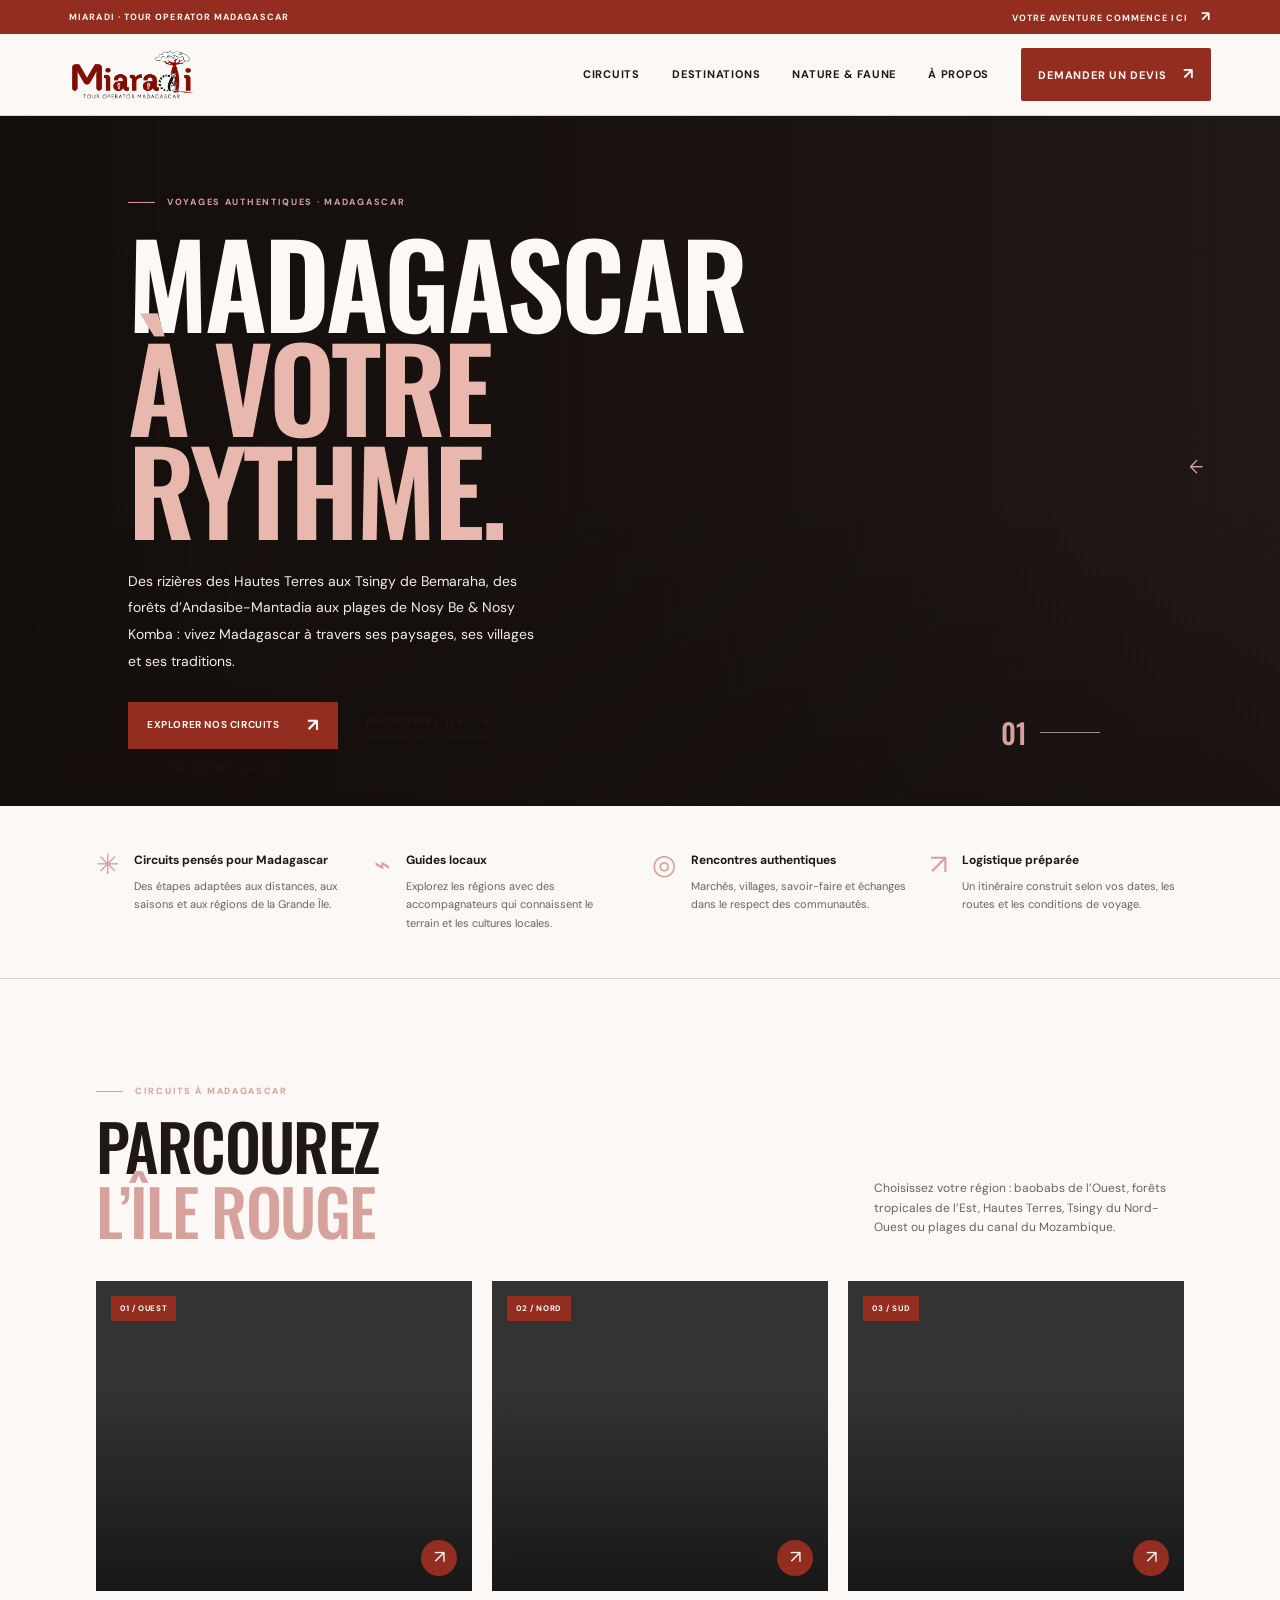
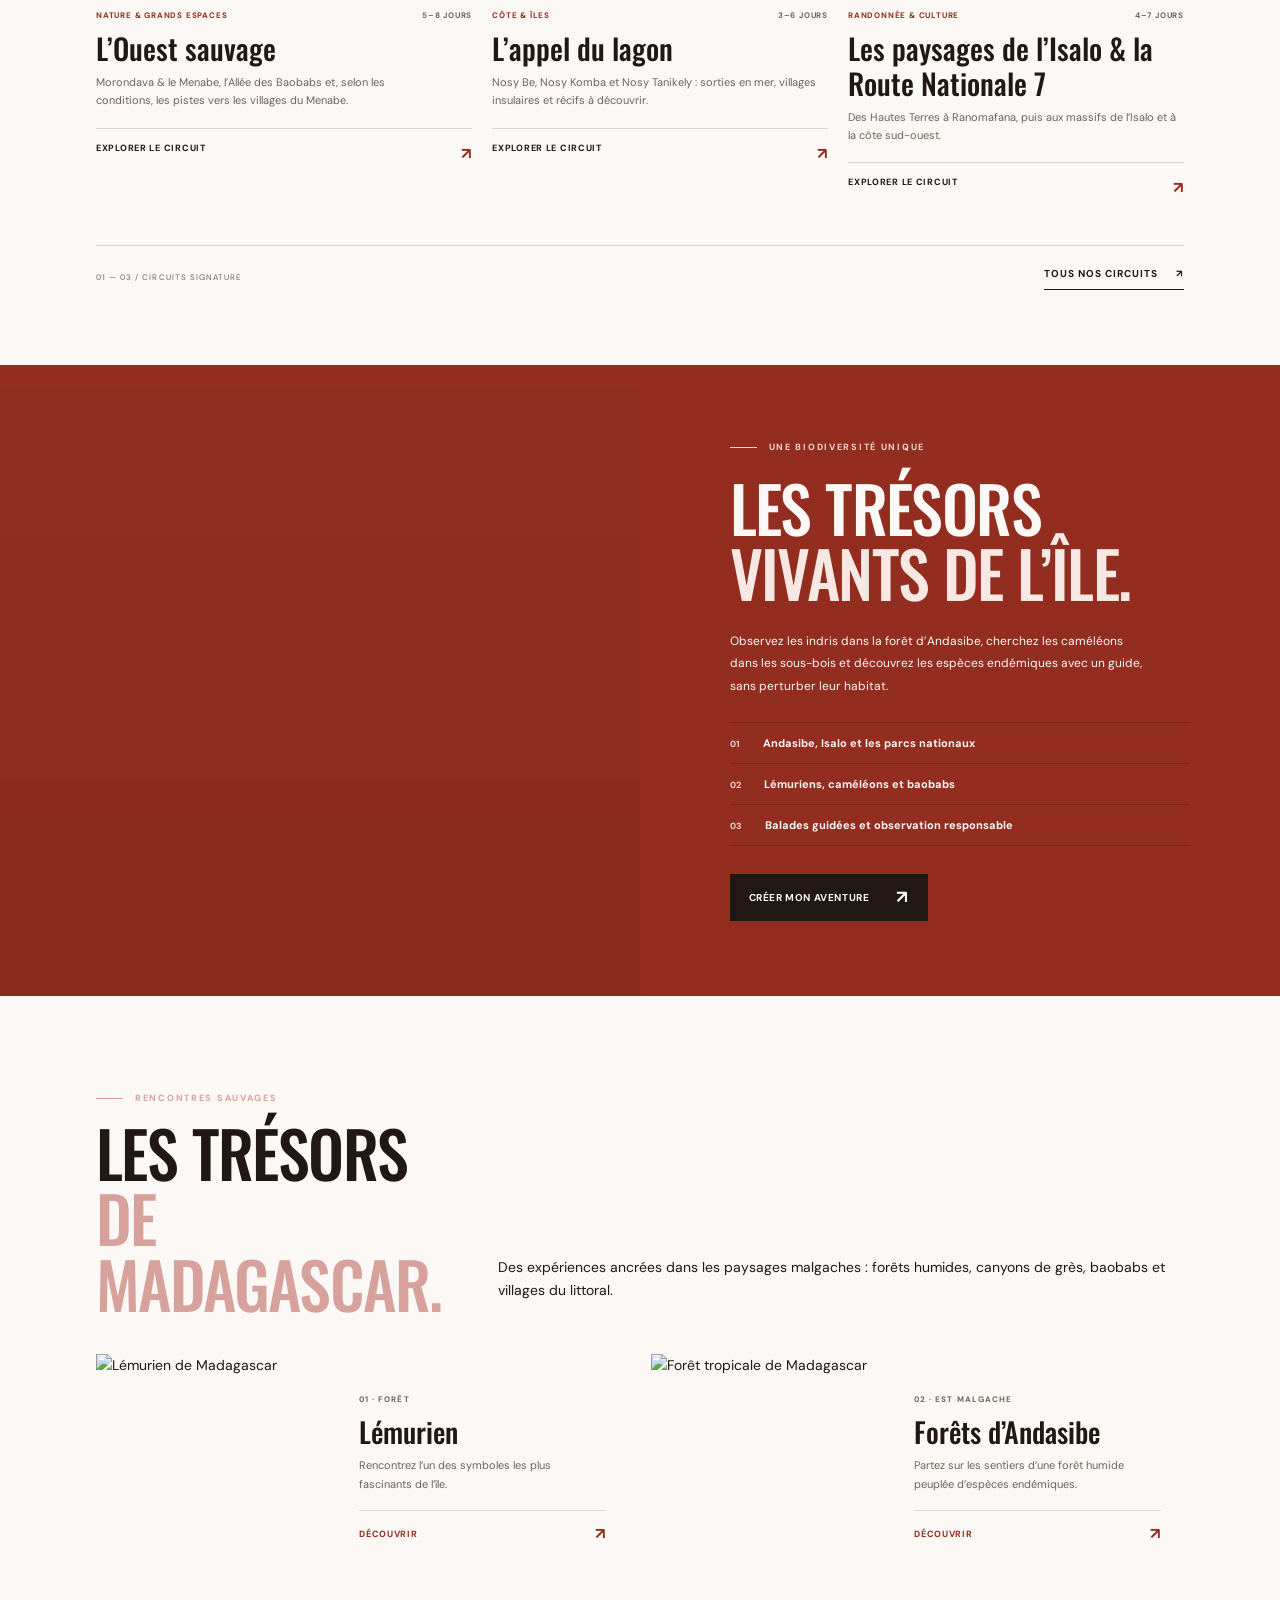
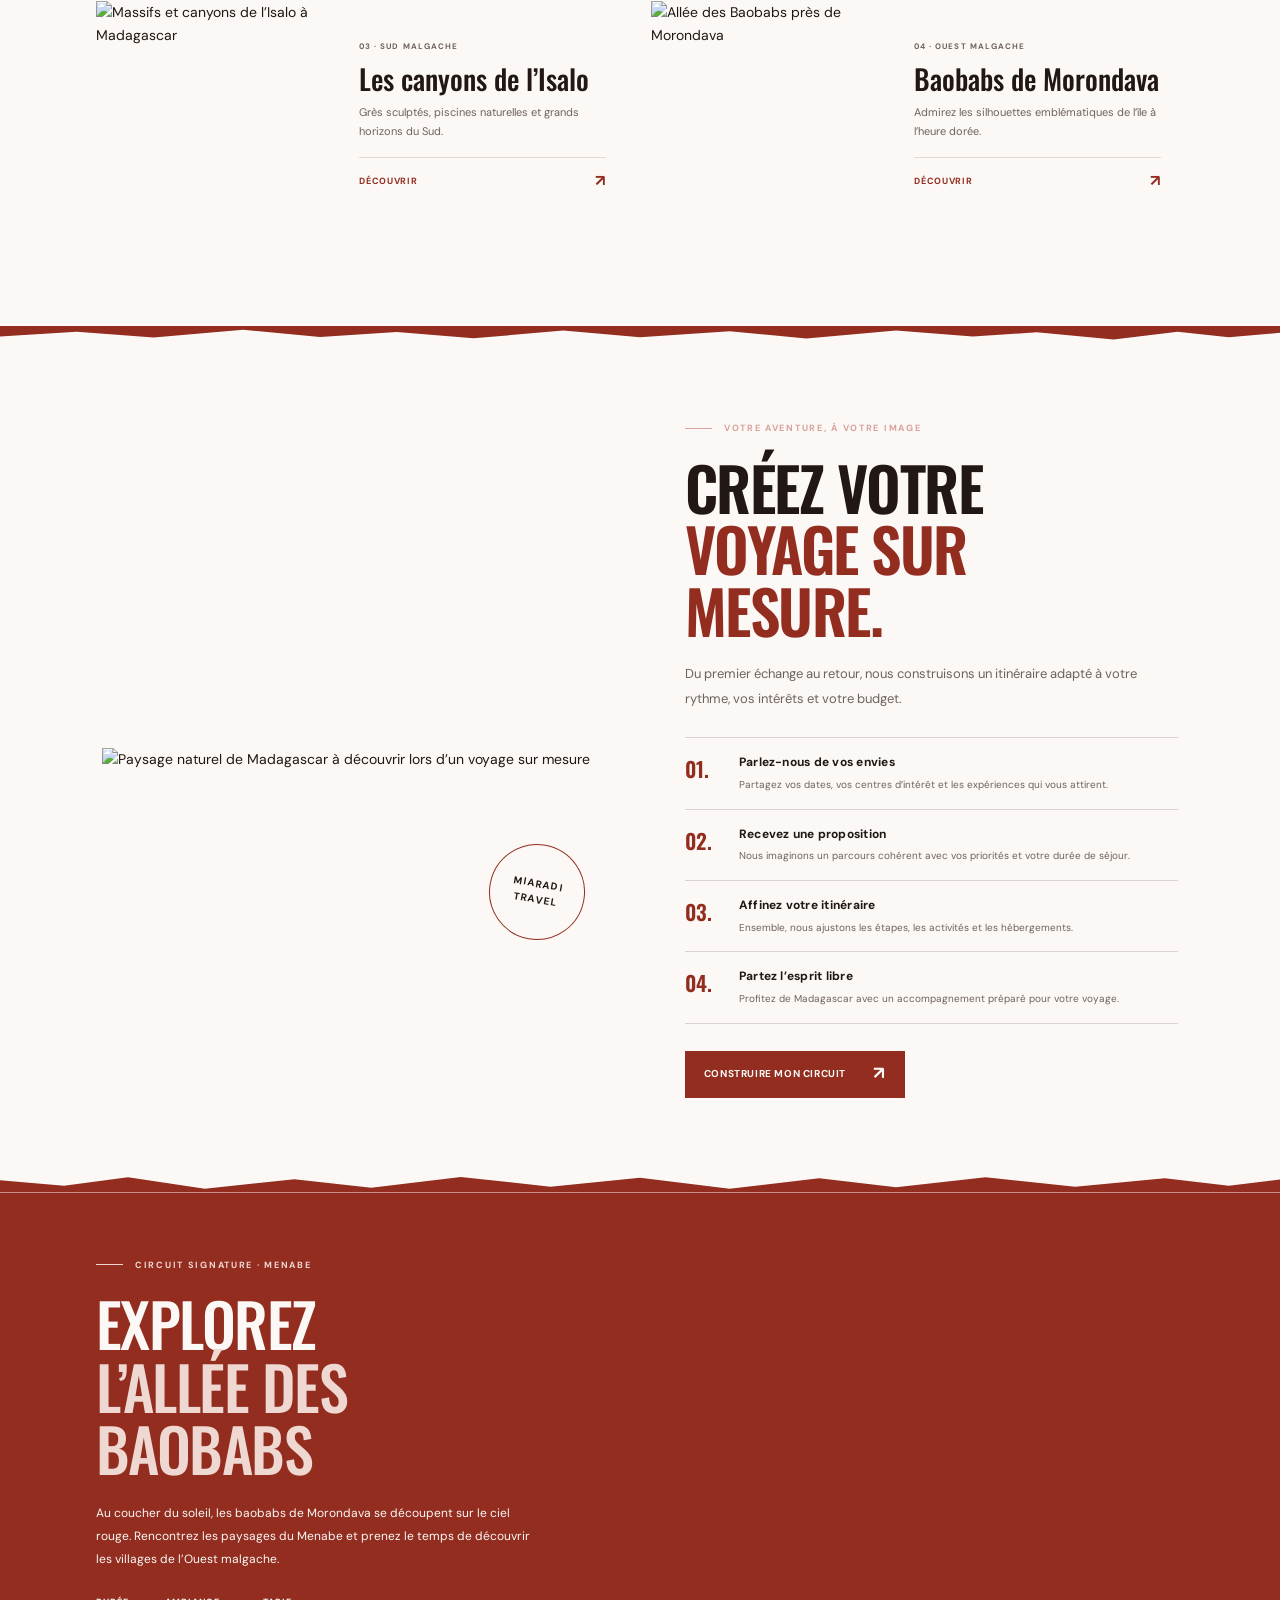
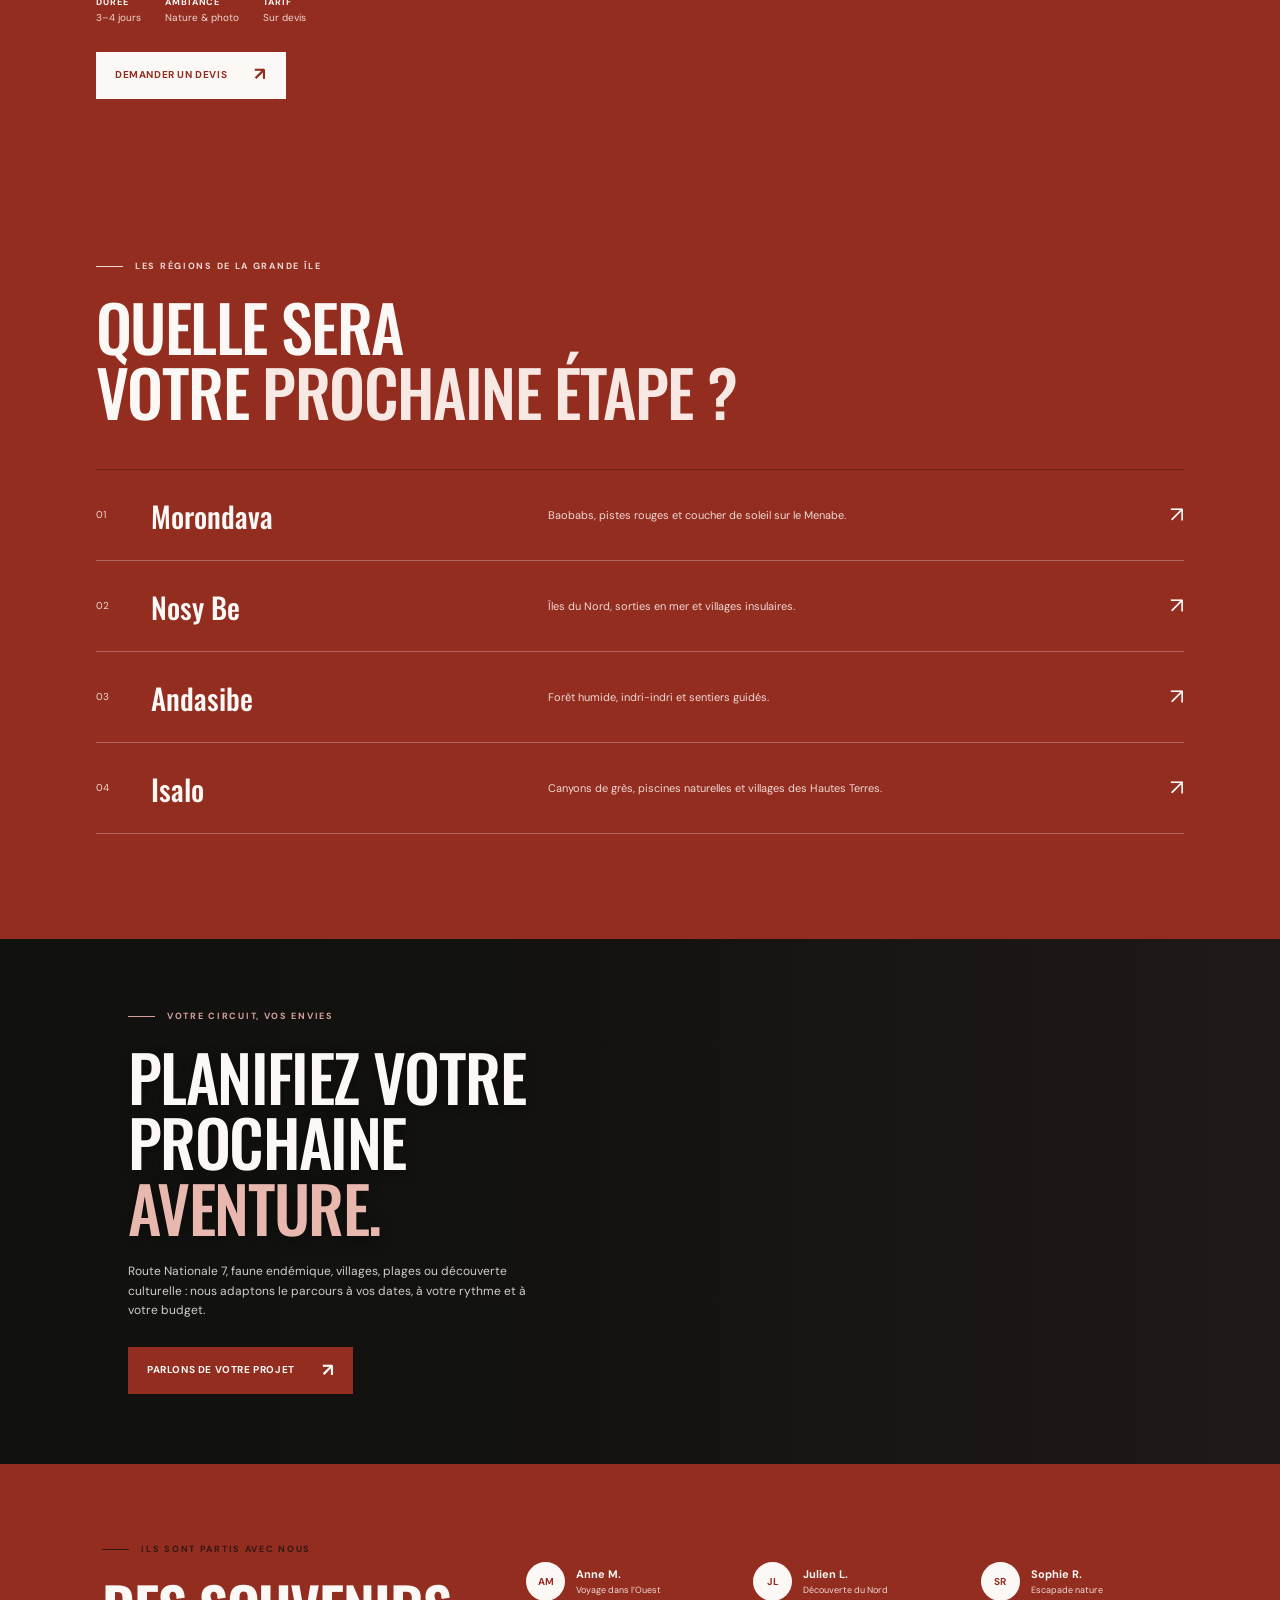
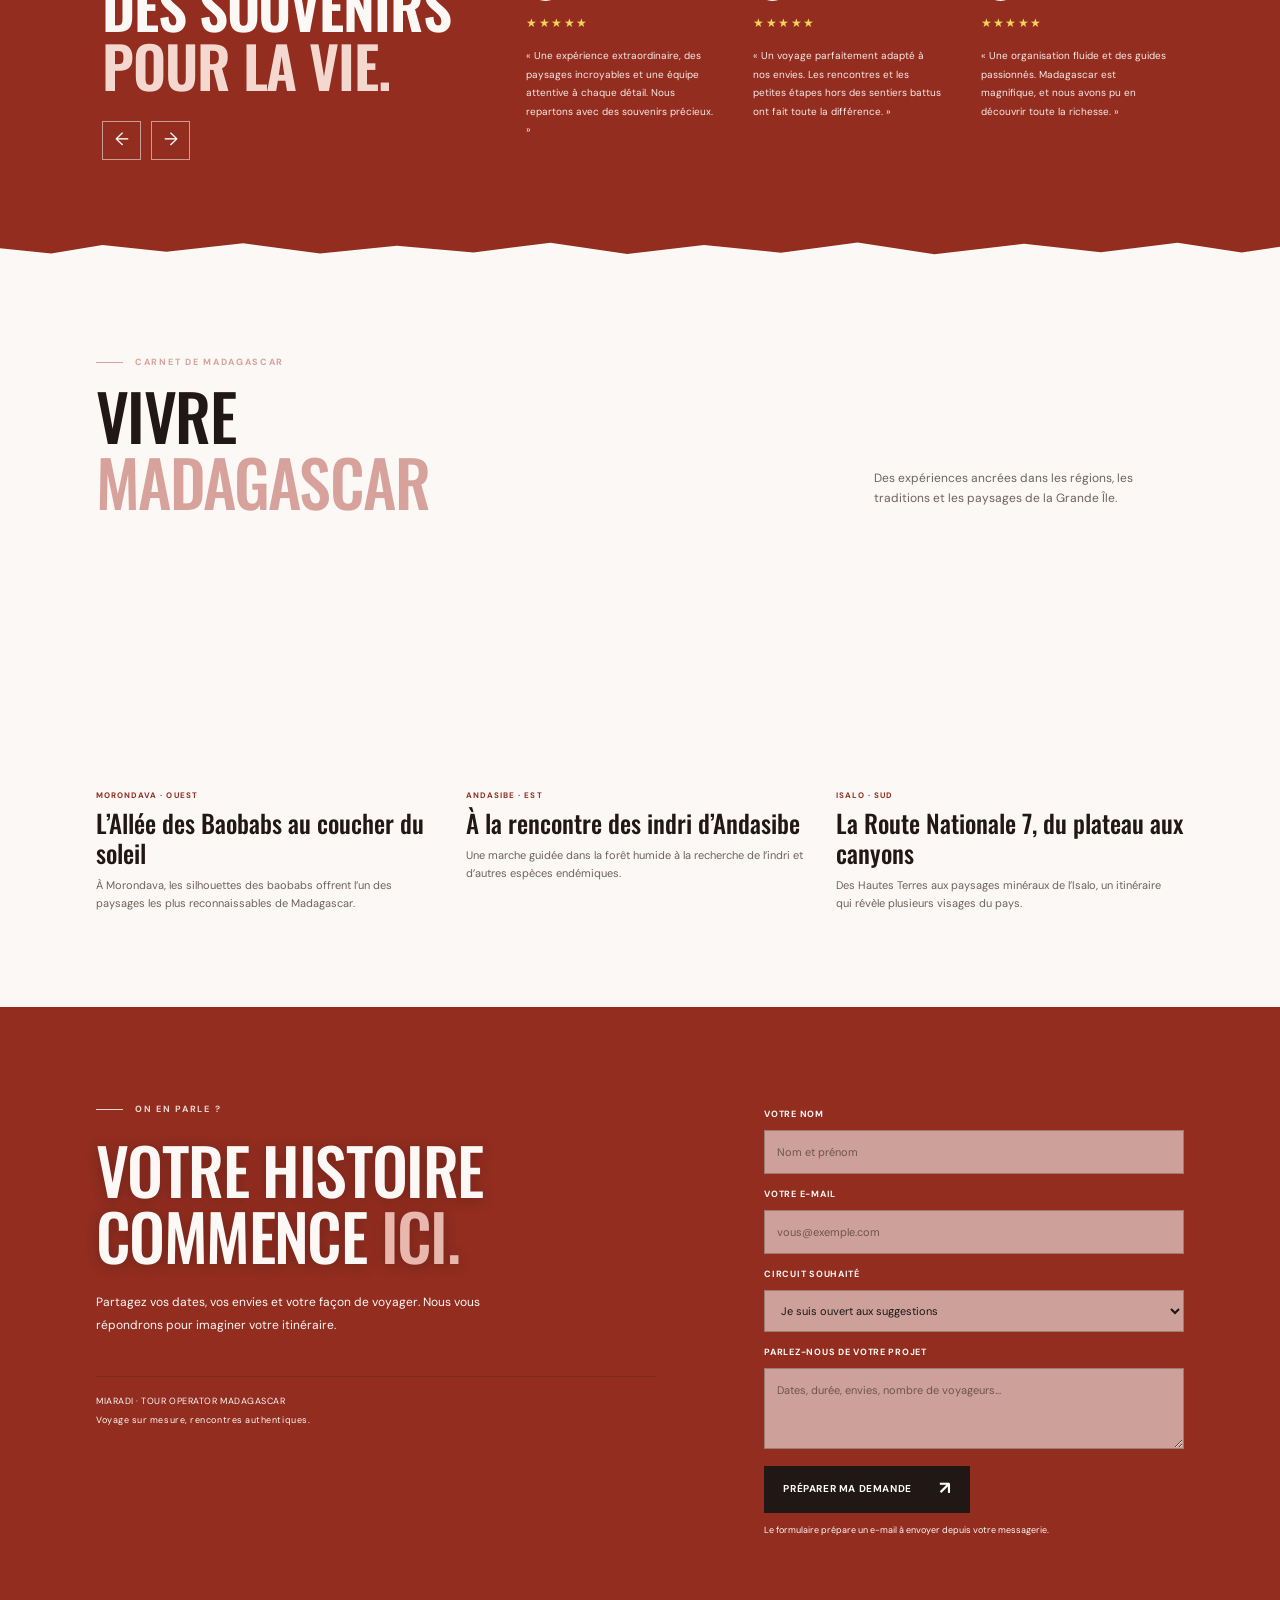
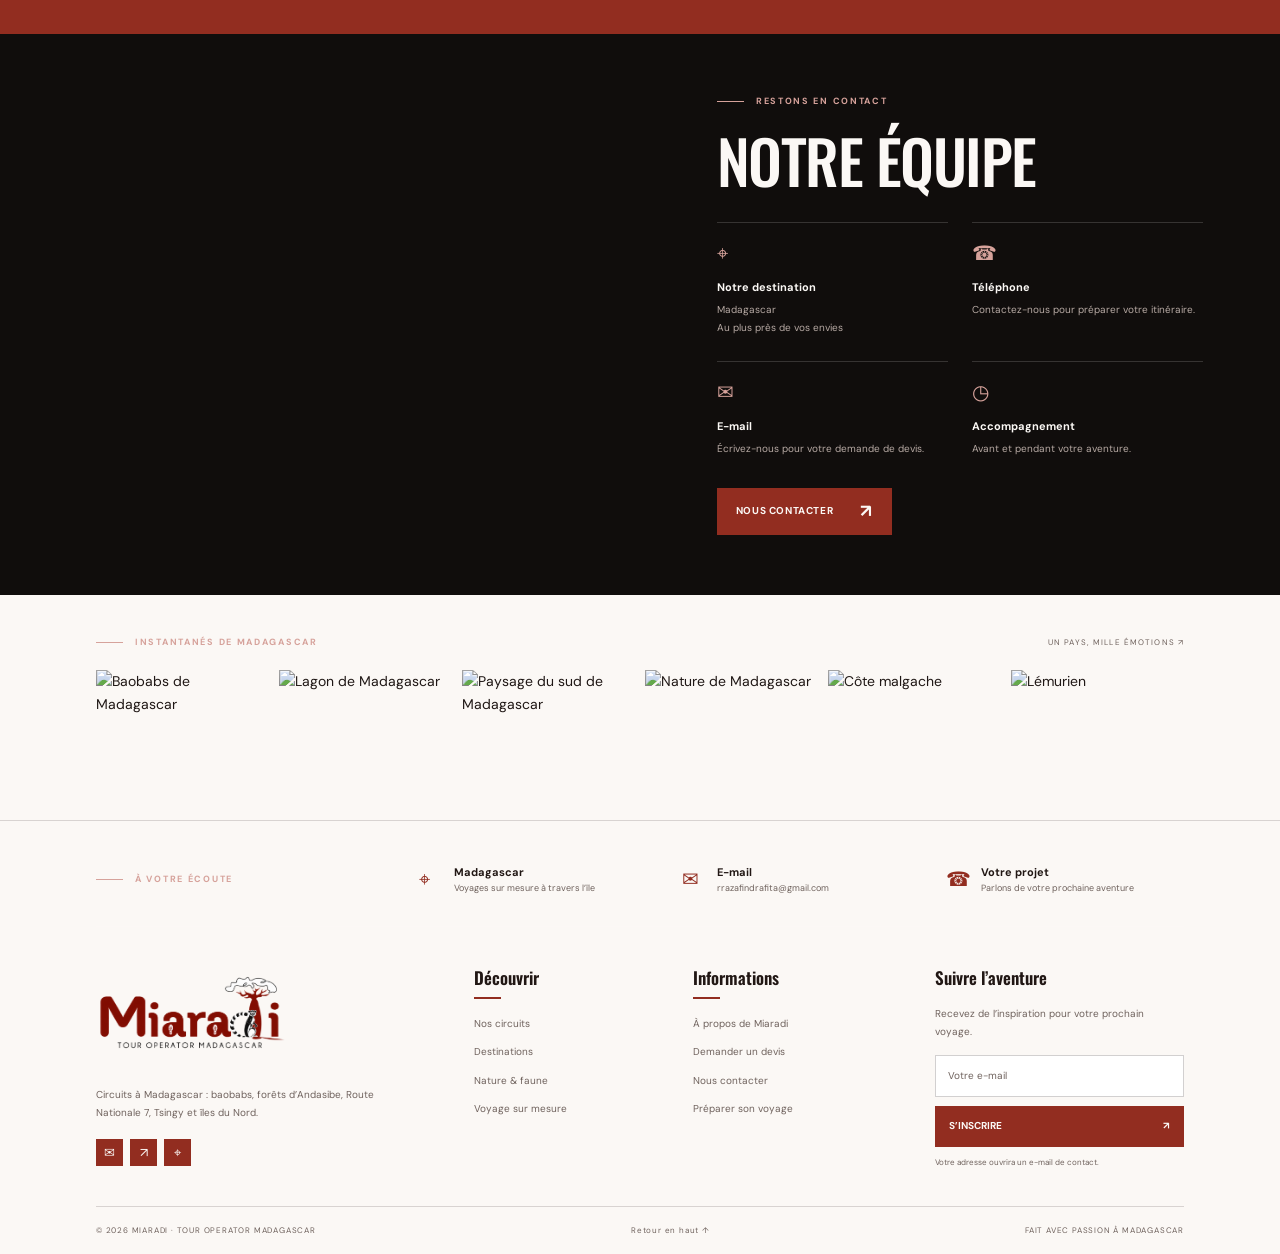
==== index.html @ cb1567d2 "Update title in index.html for branding" ====
<!doctype html>
<html lang="fr">

<head>
    <meta charset="utf-8">
    <meta name="viewport" content="width=device-width,initial-scale=1">
    <meta name="theme-color" content="#922D20">
    <meta name="description"
        content="Miaradi, tour operator à Madagascar. Safaris, circuits nature, baobabs, parcs nationaux et lagons.">
    <title>Miaradi-Travel — Tour Operator Madagascar</title>
    <link rel="preconnect" href="https://fonts.googleapis.com">
    <link rel="preconnect" href="https://fonts.gstatic.com" crossorigin>
    <link
        href="https://fonts.googleapis.com/css2?family=DM+Sans:wght@400;500;600;700&family=Oswald:wght@400;500;600;700&display=swap"
        rel="stylesheet">
    <link rel="stylesheet" href="styles.css">
    <link rel="stylesheet" href="brand-logo.css">
    <link rel="stylesheet" href="reference-sections.css">
</head>

<body>
    <div class="topline"><span>MIARADI · TOUR OPERATOR MADAGASCAR</span><span>VOTRE AVENTURE COMMENCE ICI
            <b>↗</b></span></div>
    <header class="site-header"><a class="brand" href="#accueil" aria-label="Miaradi, accueil"><img class="brand-logo"
                src="assets/miaradi-logo.png" alt="Miaradi — Tour Operator Madagascar"></a>
        <button class="menu-toggle" aria-label="Ouvrir le menu" aria-expanded="false"><i></i><i></i></button>
        <nav class="main-nav" aria-label="Navigation principale"><a href="#circuits">Circuits</a><a
                href="#destinations">Destinations</a><a href="#faune">Nature & faune</a><a href="#apropos">À
                propos</a><a class="nav-cta" href="#contact">Demander un devis <span>↗</span></a></nav>
    </header>
    <main>
        <section class="hero" id="accueil" aria-label="Voyage à Madagascar">
            <div class="hero-bg hero-bg-one is-active"></div>
            <div class="hero-bg hero-bg-two"></div>
            <div class="hero-bg hero-bg-three"></div>
            <div class="hero-shade"></div>
            <div class="hero-content">
                <p class="eyebrow"><span class="eyebrow-line"></span> VOYAGES AUTHENTIQUES · MADAGASCAR</p>
                <h1>MADAGASCAR<br><span>À VOTRE RYTHME.</span></h1>
                <p class="hero-copy">Des rizières des Hautes Terres aux Tsingy de Bemaraha, des forêts d’Andasibe-Mantadia aux plages de Nosy Be & Nosy Komba : vivez Madagascar à travers ses paysages, ses villages et ses traditions.</p>
                <div class="hero-actions"><a class="button button-yellow" href="#circuits">Explorer nos circuits
                        <span>↗</span></a><a class="text-link light-link" href="#destinations">Découvrir l’île
                        <span>↓</span></a></div>
            </div>
            <div class="hero-counter"><strong id="slide-number">01</strong><span></span><small>03 — MADAGASCAR</small>
            </div>
            <div class="hero-caption">TERRE SAUVAGE. RENCONTRES VRAIES.</div>
            <div class="hero-scroll">DÉFILER <span>↓</span></div>
        </section>
        <section class="benefits section-dark" id="apropos">
            <div class="benefit"><span class="benefit-icon">✳</span>
                <div>
                    <h3>Circuits pensés pour Madagascar</h3>
                    <p>Des étapes adaptées aux distances, aux saisons et aux régions de la Grande Île.</p>
                </div>
            </div>
            <div class="benefit"><span class="benefit-icon">⌁</span>
                <div>
                    <h3>Guides locaux</h3>
                    <p>Explorez les régions avec des accompagnateurs qui connaissent le terrain et les cultures locales.</p>
                </div>
            </div>
            <div class="benefit"><span class="benefit-icon">◎</span>
                <div>
                    <h3>Rencontres authentiques</h3>
                    <p>Marchés, villages, savoir-faire et échanges dans le respect des communautés.</p>
                </div>
            </div>
            <div class="benefit"><span class="benefit-icon">↗</span>
                <div>
                    <h3>Logistique préparée</h3>
                    <p>Un itinéraire construit selon vos dates, les routes et les conditions de voyage.</p>
                </div>
            </div>
        </section>
        <section class="tours section-dark" id="circuits">
            <div class="section-heading">
                <div>
                    <p class="eyebrow"><span class="eyebrow-line"></span> CIRCUITS À MADAGASCAR</p>
                    <h2>PARCOUREZ<br><em>L’ÎLE ROUGE</em></h2>
                </div>
                <p class="heading-note">Choisissez votre région : baobabs de l’Ouest, forêts tropicales de l’Est, Hautes Terres, Tsingy du Nord-Ouest ou plages du canal du Mozambique.</p>
            </div>
            <div class="tour-grid"><a class="tour-card" href="#contact" data-circuit="L’Allée des Baobabs & l’Ouest">
                    <div class="tour-image"
                        style="background-image:url('https://i.pinimg.com/1200x/d6/9a/62/d69a620d5d4794825691bd96022f7e22.jpg')">
                        <span class="tour-number">01 / OUEST</span><span class="tour-arrow">↗</span></div>
                    <div class="tour-meta"><span>NATURE & GRANDS ESPACES</span><span>5–8 JOURS</span></div>
                    <h3>L’Ouest sauvage</h3>
                    <p>Morondava & le Menabe, l’Allée des Baobabs et, selon les conditions, les pistes vers les villages du Menabe.</p><span
                        class="tour-bottom">Explorer le circuit <b>↗</b></span>
                </a>
                <a class="tour-card" href="#contact" data-circuit="Nosy Be & les îles du Nord">
                    <div class="tour-image"
                        style="background-image:url('https://i.pinimg.com/1200x/ce/5a/6a/ce5a6a8b551845ef0f94c06014775e08.jpg')">
                        <span class="tour-number">02 / NORD</span><span class="tour-arrow">↗</span></div>
                    <div class="tour-meta"><span>CÔTE & ÎLES</span><span>3–6 JOURS</span></div>
                    <h3>L’appel du lagon</h3>
                    <p>Nosy Be, Nosy Komba et Nosy Tanikely : sorties en mer, villages insulaires et récifs à découvrir.</p><span
                        class="tour-bottom">Explorer le circuit <b>↗</b></span>
                </a>
                <a class="tour-card" href="#contact" data-circuit="La Route Nationale 7">
                    <div class="tour-image"
                        style="background-image:url('https://i.pinimg.com/1200x/e2/0e/b8/e20eb83b04b99a3bc5eb8a1d47cd78f9.jpg')">
                        <span class="tour-number">03 / SUD</span><span class="tour-arrow">↗</span></div>
                    <div class="tour-meta"><span>RANDONNÉE & CULTURE</span><span>4–7 JOURS</span></div>
                    <h3>Les paysages de l’Isalo & la Route Nationale 7</h3>
                    <p>Des Hautes Terres à Ranomafana, puis aux massifs de l’Isalo et à la côte sud-ouest.</p><span class="tour-bottom">Explorer
                        le circuit <b>↗</b></span>
                </a>
            </div>
            <div class="section-foot"><span>01 — 03 / CIRCUITS SIGNATURE</span><a class="text-link light-link"
                    href="#circuit">Tous nos circuits <span>↗</span></a></div>
        </section>
        <section class="wildlife" id="faune">
            <div class="wildlife-photo"></div>
            <div class="wildlife-copy">
                <p class="eyebrow"><span class="eyebrow-line"></span> UNE BIODIVERSITÉ UNIQUE</p>
                <h2>LES TRÉSORS<br><em>VIVANTS DE L’ÎLE.</em></h2>
                <p>Observez les indris dans la forêt d’Andasibe, cherchez les caméléons dans les sous-bois et découvrez les espèces endémiques avec un guide, sans perturber leur habitat.</p>
                <ul>
                    <li><span>01</span> Andasibe, Isalo et les parcs nationaux</li>
                    <li><span>02</span> Lémuriens, caméléons et baobabs</li>
                    <li><span>03</span> Balades guidées et observation responsable</li>
                </ul><a class="button button-dark" href="#contact">Créer mon aventure <span>↗</span></a>
            </div>
        </section>
        <section class="animal-section section-dark">
            <div class="section-heading">
                <div>
                    <p class="eyebrow"><span class="eyebrow-line"></span> RENCONTRES SAUVAGES</p>
                    <h2>LES TRÉSORS<br><em>DE MADAGASCAR.</em></h2>
                </div>
                <p>Des expériences ancrées dans les paysages malgaches : forêts humides, canyons de grès, baobabs et villages du littoral.</p>
            </div>
            <div class="animal-grid">
                <article class="animal-card"><img
                        src="https://i.pinimg.com/1200x/6f/12/fc/6f12fc48f11db8be2513bf3d987f7986.jpg"
                        alt="Lémurien de Madagascar" loading="lazy">
                    <div><span>01 · FORÊT</span>
                        <h3>Lémurien</h3>
                        <p>Rencontrez l’un des symboles les plus fascinants de l’île.</p><a href="#contact"
                            data-circuit="Andasibe & la forêt">Découvrir <b>↗</b></a>
                    </div>
                </article>
                <article class="animal-card"><img
                        src="https://i.pinimg.com/736x/dd/da/d6/dddad6c0ab63dd80abd047c042da6660.jpg"
                        alt="Forêt tropicale de Madagascar" loading="lazy">
                    <div><span>02 · EST MALGACHE</span>
                        <h3>Forêts d’Andasibe</h3>
                        <p>Partez sur les sentiers d’une forêt humide peuplée d’espèces endémiques.</p><a href="#contact"
                            data-circuit="Andasibe & la forêt">Découvrir <b>↗</b></a>
                    </div>
                </article>
                <article class="animal-card"><img
                        src="https://i.pinimg.com/1200x/53/9d/ae/539dae8e523c2ca5fb8d807de6aece96.jpg"
                        alt="Massifs et canyons de l’Isalo à Madagascar" loading="lazy">
                    <div><span>03 · SUD MALGACHE</span>
                        <h3>Les canyons de l’Isalo</h3>
                        <p>Grès sculptés, piscines naturelles et grands horizons du Sud.</p><a href="#contact"
                            data-circuit="Isalo & le grand Sud">Découvrir <b>↗</b></a>
                    </div>
                </article>
                <article class="animal-card"><img
                        src="https://i.pinimg.com/736x/b8/cb/83/b8cb83576ed988700c936399088315d0.jpg"
                        alt="Allée des Baobabs près de Morondava" loading="lazy">
                    <div><span>04 · OUEST MALGACHE</span>
                        <h3>Baobabs de Morondava</h3>
                        <p>Admirez les silhouettes emblématiques de l’île à l’heure dorée.</p><a href="#contact"
                            data-circuit="Morondava & l’Allée des Baobabs">Découvrir <b>↗</b></a>
                    </div>
                </article>
            </div>
        </section>
        <section class="custom-tour section-dark" id="voyage-sur-mesure">
            <div class="custom-tour-art">
                <div class="madagascar-shape" aria-hidden="true"></div><img
                    src="https://i.pinimg.com/1200x/85/e8/76/85e876d92e2cc6d2ae5d0a829f440d01.jpg"
                    alt="Paysage naturel de Madagascar à découvrir lors d’un voyage sur mesure" loading="lazy"><span
                    class="art-stamp">MIARADI<br>TRAVEL</span>
            </div>
            <div class="custom-tour-copy">
                <p class="eyebrow"><span class="eyebrow-line"></span> VOTRE AVENTURE, À VOTRE IMAGE</p>
                <h2>CRÉEZ VOTRE<br><em>VOYAGE SUR MESURE.</em></h2>
                <p>Du premier échange au retour, nous construisons un itinéraire adapté à votre rythme, vos intérêts et
                    votre budget.</p>
                <ol class="tour-steps">
                    <li><span class="step-number">01.</span>
                        <div>
                            <h3>Parlez-nous de vos envies</h3>
                            <p>Partagez vos dates, vos centres d’intérêt et les expériences qui vous attirent.</p>
                        </div>
                    </li>
                    <li><span class="step-number">02.</span>
                        <div>
                            <h3>Recevez une proposition</h3>
                            <p>Nous imaginons un parcours cohérent avec vos priorités et votre durée de séjour.</p>
                        </div>
                    </li>
                    <li><span class="step-number">03.</span>
                        <div>
                            <h3>Affinez votre itinéraire</h3>
                            <p>Ensemble, nous ajustons les étapes, les activités et les hébergements.</p>
                        </div>
                    </li>
                    <li><span class="step-number">04.</span>
                        <div>
                            <h3>Partez l’esprit libre</h3>
                            <p>Profitez de Madagascar avec un accompagnement préparé pour votre voyage.</p>
                        </div>
                    </li>
                </ol><a class="button button-yellow" href="#contact">Construire mon circuit <span>↗</span></a>
            </div>
        </section>
        <section class="featured-trip">
            <div class="featured-copy">
                <p class="eyebrow"><span class="eyebrow-line"></span> CIRCUIT SIGNATURE · MENABE</p>
                <h2>EXPLOREZ<br><em>L’ALLÉE DES BAOBABS</em></h2>
                <p>Au coucher du soleil, les baobabs de Morondava se découpent sur le ciel rouge. Rencontrez les paysages du Menabe et prenez le temps de découvrir les villages de l’Ouest malgache.</p>
                <div class="trip-facts"><span><b>Durée</b> 3–4 jours</span><span><b>Ambiance</b> Nature &
                        photo</span><span><b>Tarif</b> Sur devis</span></div><a class="button button-dark"
                    href="#contact" data-circuit="Morondava & l’Allée des Baobabs">Demander un devis <span>↗</span></a>
            </div>
            <div class="featured-photo"></div>
        </section>
        <section class="destination section-yellow" id="destinations">
            <div class="destination-head">
                <p class="eyebrow"><span class="eyebrow-line"></span> LES RÉGIONS DE LA GRANDE ÎLE</p>
                <h2>QUELLE SERA<br>VOTRE <em>PROCHAINE ÉTAPE ?</em></h2>
            </div>
            <div class="destination-list">
                <a href="morondava.html"><span
                        class="dest-index">01</span><span class="dest-name">Morondava</span><span
                        class="dest-description">Baobabs, pistes rouges et coucher de soleil sur le Menabe.</span><span
                        class="dest-arrow">↗</span>
                    <div class="dest-photo photo-baobab"></div>
                </a>
                <a href="nosy-be.html"><span class="dest-index">02</span><span
                        class="dest-name">Nosy Be</span><span class="dest-description">Îles du Nord, sorties en mer et villages insulaires.</span><span class="dest-arrow">↗</span>
                    <div class="dest-photo photo-beach"></div>
                </a>
                <a href="andasibe.html"><span class="dest-index">03</span><span
                        class="dest-name">Andasibe</span><span class="dest-description">Forêt humide, indri-indri et sentiers guidés.</span><span class="dest-arrow">↗</span>
                    <div class="dest-photo photo-forest"></div>
                </a>
                <a href="isalo.html"><span class="dest-index">04</span><span
                        class="dest-name">Isalo</span><span class="dest-description">Canyons de grès, piscines naturelles et villages des Hautes Terres.</span><span class="dest-arrow">↗</span>
                    <div class="dest-photo photo-isalo"></div>
                </a>
            </div>
        </section>
        <section class="cta-banner">
            <div class="cta-image"></div>
            <div class="cta-content">
                <p class="eyebrow"><span class="eyebrow-line"></span> VOTRE CIRCUIT, VOS ENVIES</p>
                <h2>PLANIFIEZ VOTRE<br>PROCHAINE <em>AVENTURE.</em></h2>
                <p>Route Nationale 7, faune endémique, villages, plages ou découverte culturelle : nous adaptons le parcours à vos dates, à votre rythme et à votre budget.</p><a
                    class="button button-yellow" href="#contact">Parlons de votre projet <span>↗</span></a>
            </div>
        </section>
        <section class="testimonials reference-testimonials">
            <div class="testimonial-title">
                <p class="eyebrow"><span class="eyebrow-line"></span> ILS SONT PARTIS AVEC NOUS</p>
                <h2>DES SOUVENIRS<br><em>POUR LA VIE.</em></h2>
                <div class="testimonial-controls"><button type="button" id="testimonial-prev"
                        aria-label="Témoignage précédent">←</button><button type="button" id="testimonial-next"
                        aria-label="Témoignage suivant">→</button></div>
            </div>
            <div class="testimonial-track" id="testimonial-track">
                <article class="testimonial is-current">
                    <div class="testimonial-person"><span class="avatar">AM</span>
                        <div>
                            <h3>Anne M.</h3><small>Voyage dans l’Ouest</small>
                        </div>
                    </div>
                    <div class="stars">★★★★★</div>
                    <blockquote>« Une expérience extraordinaire, des paysages incroyables et une équipe attentive à
                        chaque détail. Nous repartons avec des souvenirs précieux. »</blockquote>
                </article>
                <article class="testimonial">
                    <div class="testimonial-person"><span class="avatar">JL</span>
                        <div>
                            <h3>Julien L.</h3><small>Découverte du Nord</small>
                        </div>
                    </div>
                    <div class="stars">★★★★★</div>
                    <blockquote>« Un voyage parfaitement adapté à nos envies. Les rencontres et les petites étapes hors
                        des sentiers battus ont fait toute la différence. »</blockquote>
                </article>
                <article class="testimonial">
                    <div class="testimonial-person"><span class="avatar">SR</span>
                        <div>
                            <h3>Sophie R.</h3><small>Escapade nature</small>
                        </div>
                    </div>
                    <div class="stars">★★★★★</div>
                    <blockquote>« Une organisation fluide et des guides passionnés. Madagascar est magnifique, et nous
                        avons pu en découvrir toute la richesse. »</blockquote>
                </article>
            </div>
        </section>
        <section class="journal section-dark">
            <div class="section-heading">
                <div>
                    <p class="eyebrow"><span class="eyebrow-line"></span> CARNET DE MADAGASCAR</p>
                    <h2>VIVRE<br><em>MADAGASCAR</em></h2>
                </div>
                <p class="heading-note">Des expériences ancrées dans les régions, les traditions et les paysages de la Grande Île.</p>
            </div>
            <div class="journal-grid">
                <article>
                    <div class="journal-image journal-one"></div>
                    <p class="journal-category">MORONDAVA · OUEST</p>
                    <h3>L’Allée des Baobabs au coucher du soleil</h3>
                    <p>À Morondava, les silhouettes des baobabs offrent l’un des paysages les plus reconnaissables de Madagascar.</p>
                </article>
                <article>
                    <div class="journal-image journal-two"></div>
                    <p class="journal-category">ANDASIBE · EST</p>
                    <h3>À la rencontre des indri d’Andasibe</h3>
                    <p>Une marche guidée dans la forêt humide à la recherche de l’indri et d’autres espèces endémiques.</p>
                </article>
                <article>
                    <div class="journal-image journal-three"></div>
                    <p class="journal-category">ISALO · SUD</p>
                    <h3>La Route Nationale 7, du plateau aux canyons</h3>
                    <p>Des Hautes Terres aux paysages minéraux de l’Isalo, un itinéraire qui révèle plusieurs visages du pays.</p>
                </article>
            </div>
        </section>
        <section class="contact-section section-yellow" id="contact">
            <div>
                <p class="eyebrow"><span class="eyebrow-line"></span> ON EN PARLE ?</p>
                <h2>VOTRE HISTOIRE<br>COMMENCE <em>ICI.</em></h2>
                <p>Partagez vos dates, vos envies et votre façon de voyager. Nous vous répondrons pour imaginer votre
                    itinéraire.</p>
                <div class="contact-detail"><span>MIARADI · TOUR OPERATOR MADAGASCAR</span><span>Voyage sur mesure,
                        rencontres authentiques.</span></div>
            </div>
            <form class="quote-form" id="quote-form"><label for="name">Votre nom</label><input id="name" name="name"
                    required placeholder="Nom et prénom"><label for="email">Votre e-mail</label><input id="email"
                    name="email" type="email" required placeholder="vous@exemple.com"><label for="circuit">Circuit
                    souhaité</label><select id="circuit" name="circuit">
                    <option value="">Je suis ouvert aux suggestions</option>
                    <option>L’Allée des Baobabs & l’Ouest</option>
                    <option>Nosy Be & les îles du Nord</option>
                    <option>La Route Nationale 7</option>
                    <option>Morondava & l’Allée des Baobabs</option>
                    <option>Nosy Be & Nosy Komba</option>
                    <option>Andasibe-Mantadia</option>
                    <option>Andasibe &amp; la forêt humide</option>
                    <option>Isalo &amp; la Route Nationale 7</option>
                    <option>Isalo & le grand Sud</option>
                    <option>Morondava & le Menabe</option>
                    <option>Voyage sur mesure</option>
                </select><label for="message">Parlez-nous de votre projet</label><textarea id="message" name="message"
                    rows="3" placeholder="Dates, durée, envies, nombre de voyageurs…"></textarea><button
                    class="button button-dark" type="submit">Préparer ma demande <span>↗</span></button>
                <p class="form-note" id="form-note">Le formulaire prépare un e-mail à envoyer depuis votre messagerie.
                </p>
            </form>
        </section>
        <section class="offices">
            <div class="offices-image"></div>
            <div class="offices-panel">
                <p class="eyebrow"><span class="eyebrow-line"></span> RESTONS EN CONTACT</p>
                <h2>NOTRE ÉQUIPE<br><em></em></h2>
                <div class="office-grid">
                    <div><span class="office-icon">⌖</span>
                        <h3>Notre destination</h3>
                        <p>Madagascar<br>Au plus près de vos envies</p>
                    </div>
                    <div><span class="office-icon">☎</span>
                        <h3>Téléphone</h3>
                        <p>Contactez-nous pour préparer votre itinéraire.</p>
                    </div>
                    <div><span class="office-icon">✉</span>
                        <h3>E-mail</h3>
                        <p>Écrivez-nous pour votre demande de devis.</p>
                    </div>
                    <div><span class="office-icon">◷</span>
                        <h3>Accompagnement</h3>
                        <p>Avant et pendant votre aventure.</p>
                    </div>
                </div><a class="button button-yellow" href="#contact">Nous contacter <span>↗</span></a>
            </div>
        </section>
    </main>
    <section class="travel-gallery" aria-label="Galerie de Madagascar">
        <div class="travel-gallery-heading">
            <p class="eyebrow"><span class="eyebrow-line"></span> INSTANTANÉS DE MADAGASCAR</p><span>UN PAYS, MILLE
                ÉMOTIONS ↗</span>
        </div>
        <div class="travel-gallery-grid"><img
                src="https://i.pinimg.com/1200x/e8/8b/93/e88b93ed052915fd778de66064371cd7.jpg"
                alt="Baobabs de Madagascar" loading="lazy"><img
                src="https://i.pinimg.com/1200x/73/11/56/731156af7645c36c724df7b31f07c82f.jpg" alt="Lagon de Madagascar"
                loading="lazy"><img src="https://i.pinimg.com/1200x/53/9d/ae/539dae8e523c2ca5fb8d807de6aece96.jpg"
                alt="Paysage du sud de Madagascar" loading="lazy"><img
                src="https://i.pinimg.com/1200x/c2/54/de/c254dee5bce66d9e261929d6e4b37e70.jpg"
                alt="Nature de Madagascar" loading="lazy"><img
                src="https://i.pinimg.com/1200x/7a/b9/ec/7ab9ec64c60090d18c8f4789a9f16e9e.jpg" alt="Côte malgache"
                loading="lazy"><img
                src="https://images.unsplash.com/photo-1561731216-c3a4d99437d5?auto=format&fit=crop&w=700&q=85"
                alt="Lémurien" loading="lazy"></div>
    </section>
    <footer class="site-footer reference-footer">
        <div class="footer-contact">
            <p class="eyebrow"><span class="eyebrow-line"></span> À VOTRE ÉCOUTE</p>
            <div class="footer-contact-grid">
                <p><span>⌖</span><strong>Madagascar</strong><small>Voyages sur mesure à travers l’île</small></p>
                <p><span>✉</span><strong>E-mail</strong><small>rrazafindrafita@gmail.com</small></p>
                <p><span>☎</span><strong>Votre projet</strong><small>Parlons de votre prochaine aventure</small></p>
            </div>
        </div>
        <div class="footer-gallery-rule"></div>
        <div class="footer-main">
            <div class="footer-about"><a class="brand footer-brand" href="#accueil" aria-label="Miaradi, accueil"><img
                        class="brand-logo" src="assets/miaradi-logo.png" alt="Miaradi — Tour Operator Madagascar"></a>
                <p>Circuits à Madagascar : baobabs, forêts d’Andasibe, Route Nationale 7, Tsingy et îles du Nord.</p>
                <div class="footer-social"><a href="#contact" aria-label="Contact">✉</a><a href="#circuits"
                        aria-label="Circuits">↗</a><a href="#destinations" aria-label="Destinations">⌖</a></div>
            </div>
            <div class="footer-column">
                <h3>Découvrir</h3><a href="#circuits">Nos circuits</a><a href="#destinations">Destinations</a><a
                    href="#faune">Nature & faune</a><a href="#voyage-sur-mesure">Voyage sur mesure</a>
            </div>
            <div class="footer-column">
                <h3>Informations</h3><a href="#apropos">À propos de Miaradi</a><a href="#contact">Demander un
                    devis</a><a href="#contact">Nous contacter</a><a href="#contact">Préparer son voyage</a>
            </div>
            <div class="footer-newsletter">
                <h3>Suivre l’aventure</h3>
                <p>Recevez de l’inspiration pour votre prochain voyage.</p>
                <form id="newsletter-form"><label class="visually-hidden" for="newsletter-email">Votre adresse
                        e-mail</label><input id="newsletter-email" type="email" placeholder="Votre e-mail"
                        required><button type="submit">S’inscrire <span>↗</span></button><small
                        id="newsletter-note">Votre adresse ouvrira un e-mail de contact.</small></form>
            </div>
        </div>
        <div class="footer-bottom"><span>© <span id="year"></span> MIARADI · TOUR OPERATOR MADAGASCAR</span><a
                href="#accueil">Retour en haut ↑</a><span>FAIT AVEC PASSION À MADAGASCAR</span></div>
    </footer>
    <script src="script.js"></script>
</body>

</html>
---- styles.css ----
:root {
  --ink: #171312;
  --ink-soft: #211a18;
  --paper: #f7f3ef;
  --yellow: #922d20;
  --yellow-deep: #762217;
  --white: #fbf8f5;
  --muted: #b7aaa4;
  --line: rgba(251, 248, 245, .16);
  --display: 'Oswald', Impact, sans-serif;
  --body: 'DM Sans', Arial, sans-serif
}

* {
  box-sizing: border-box
}

html {
  scroll-behavior: smooth;
  scroll-padding-top: 84px
}

body {
  margin: 0;
  background: var(--ink);
  color: var(--white);
  font-family: var(--body);
  font-size: 14px;
  line-height: 1.65;
  -webkit-font-smoothing: antialiased
}

a {
  color: inherit;
  text-decoration: none
}

button,
input,
select,
textarea {
  font: inherit
}

.topline {
  height: 34px;
  padding: 0 5.4%;
  display: flex;
  align-items: center;
  justify-content: space-between;
  background: var(--yellow);
  color: #fbf8f5;
  font-size: 9px;
  font-weight: 700;
  letter-spacing: .12em
}

.topline b {
  font-size: 14px;
  margin-left: 10px
}

.site-header {
  height: 82px;
  padding: 0 5.4%;
  display: flex;
  align-items: center;
  justify-content: space-between;
  background: var(--ink);
  border-bottom: 1px solid var(--line);
  position: relative;
  z-index: 10
}

.brand {
  display: inline-flex;
  align-items: center;
  gap: 11px
}

.brand-mark {
  width: 39px;
  height: 39px;
  border: 1px solid var(--yellow);
  border-radius: 50%;
  display: grid;
  place-items: center;
  font: 500 26px var(--display);
  color: var(--yellow)
}

.brand-name {
  font: 600 20px var(--display);
  letter-spacing: .08em;
  line-height: 1.05
}

.brand-name small {
  display: block;
  font: 600 8px var(--body);
  letter-spacing: .16em;
  color: #b5b1a6;
  margin-top: 5px
}

.main-nav {
  display: flex;
  align-items: center;
  gap: 32px;
  font-size: 11px;
  font-weight: 700;
  text-transform: uppercase;
  letter-spacing: .07em
}

.main-nav>a:not(.nav-cta) {
  transition: color .2s
}

.main-nav>a:hover {
  color: var(--yellow)
}

.nav-cta {
  padding: 13px 17px;
  background: var(--yellow);
  color: var(--ink);
  border-radius: 2px
}

.nav-cta span {
  margin-left: 13px;
  font-size: 16px
}

.menu-toggle {
  display: none;
  background: none;
  border: 0
}

.hero {
  height: min(690px, calc(100svh - 116px));
  min-height: 560px;
  position: relative;
  overflow: hidden;
  background: #211a18
}

.hero-bg {
  position: absolute;
  inset: 0;
  background-position: center 48%;
  background-size: cover;
  opacity: 0;
  transform: scale(1.08);
  transition: opacity 1.2s ease;
  animation: heroZoom 12s linear infinite alternate
}

.hero-bg.is-active {
  opacity: 1
}

.hero-bg-one {
  background-image: url('https://i.pinimg.com/736x/8a/25/7f/8a257fb433d74bcf21dae10694b885fb.jpg')
}

.hero-bg-two {
  background-image: url('whttps://i.pinimg.com/1200x/07/2d/a5/072da5c80b9c1261d7d853fb8816b186.jpg')
}

.hero-bg-three {
  background-image: url('https://i.pinimg.com/1200x/53/9d/ae/539dae8e523c2ca5fb8d807de6aece96.jpg')
}

.hero-shade {
  position: absolute;
  inset: 0;
  background: linear-gradient(90deg, rgba(18, 12, 11, .88) 0%, rgba(18, 12, 11, .65) 42%, rgba(18, 12, 11, .12) 100%), linear-gradient(0deg, rgba(18, 12, 11, .42), transparent 45%)
}

.hero-content {
  position: absolute;
  left: 10%;
  top: 50%;
  transform: translateY(-48%);
  max-width: 650px
}

.eyebrow {
  display: flex;
  align-items: center;
  gap: 12px;
  margin: 0 0 20px;
  color: var(--yellow);
  font-size: 9px;
  font-weight: 700;
  letter-spacing: .19em;
  text-transform: uppercase
}

.eyebrow-line {
  width: 27px;
  height: 1px;
  background: currentColor;
  display: inline-block
}

.hero h1 {
  font: 600 clamp(64px, 9vw, 130px)/.9 var(--display);
  letter-spacing: -.025em;
  margin: 0;
  text-transform: uppercase
}

.hero h1 span {
  color: var(--yellow)
}

.hero-copy {
  max-width: 420px;
  color: #f0eee7;
  font-size: 14px;
  line-height: 1.9;
  margin: 27px 0 28px
}

.hero-actions {
  display: flex;
  align-items: center;
  gap: 28px
}

.button {
  display: inline-flex;
  align-items: center;
  justify-content: space-between;
  gap: 27px;
  min-height: 47px;
  padding: 0 19px;
  border: 0;
  font-size: 10px;
  font-weight: 700;
  text-transform: uppercase;
  letter-spacing: .06em;
  cursor: pointer;
  transition: transform .2s, background .2s, color .2s
}

.button:hover {
  transform: translateY(-3px)
}

.button span {
  font-size: 18px
}

.button-yellow {
  background: var(--yellow);
  color: #151512
}

.button-yellow:hover {
  background: #b34b3d
}

.button-dark {
  background: var(--ink);
  color: var(--white)
}

.button-dark:hover {
  background: #3a2b28
}

.text-link {
  font-size: 10px;
  font-weight: 700;
  text-transform: uppercase;
  letter-spacing: .1em;
  border-bottom: 1px solid currentColor;
  padding-bottom: 7px
}

.text-link span {
  margin-left: 15px
}

.light-link {
  color: white
}

.hero-counter {
  position: absolute;
  right: 5.5%;
  bottom: 53px;
  display: flex;
  align-items: center;
  gap: 13px
}

.hero-counter strong {
  font: 500 28px var(--display);
  color: var(--yellow)
}

.hero-counter>span {
  width: 60px;
  height: 1px;
  background: rgba(255, 255, 255, .55)
}

.hero-counter small {
  font-size: 9px;
  letter-spacing: .1em
}

.hero-caption {
  position: absolute;
  left: 5.4%;
  bottom: 30px;
  font-size: 9px;
  letter-spacing: .18em
}

.hero-scroll {
  position: absolute;
  right: 5.5%;
  top: 42%;
  writing-mode: vertical-rl;
  font-size: 8px;
  letter-spacing: .2em;
  display: flex;
  align-items: center;
  gap: 12px
}

.hero-scroll span {
  color: var(--yellow);
  font-size: 18px
}

.benefits {
  display: grid;
  grid-template-columns: repeat(4, 1fr);
  gap: 24px;
  padding: 45px 7.5%;
  border-bottom: 1px solid var(--line)
}

.benefit {
  display: flex;
  gap: 15px;
  align-items: flex-start
}

.benefit-icon {
  color: var(--yellow);
  font-size: 28px;
  line-height: 1
}

.benefit h3 {
  margin: 0 0 6px;
  font-size: 12px;
  font-weight: 700
}

.benefit p {
  margin: 0;
  color: var(--muted);
  font-size: 11px;
  line-height: 1.7;
  max-width: 220px
}

.section-dark {
  background: var(--ink)
}

.tours {
  padding: 105px 7.5% 75px
}

.section-heading {
  display: flex;
  justify-content: space-between;
  align-items: end;
  gap: 35px;
  margin-bottom: 38px
}

.section-heading .eyebrow {
  margin-bottom: 14px
}

.section-heading h2,
.destination h2,
.wildlife h2,
.cta-content h2,
.contact-section h2 {
  font: 500 clamp(38px, 5vw, 65px)/1.02 var(--display);
  letter-spacing: -.025em;
  margin: 0;
  text-transform: uppercase
}

.section-heading h2 em,
.destination h2 em,
.wildlife h2 em,
.cta-content h2 em,
.contact-section h2 em {
  font-style: normal;
  color: var(--yellow)
}

.heading-note {
  max-width: 310px;
  color: #aaa89f;
  font-size: 12px;
  margin: 0 0 5px
}

.tour-grid {
  display: grid;
  grid-template-columns: 1.12fr 1fr 1fr;
  gap: 20px
}

.tour-card {
  display: block;
  min-width: 0
}

.tour-image {
  height: 310px;
  background-size: cover;
  background-position: center;
  position: relative;
  overflow: hidden;
  background-color: #333
}

.tour-image:after {
  content: "";
  position: absolute;
  inset: 35% 0 0;
  background: linear-gradient(transparent, rgba(0, 0, 0, .55))
}

.tour-card:hover .tour-image {
  background-size: cover
}

.tour-card:hover .tour-image:before {
  transform: scale(1.06)
}

.tour-number {
  position: absolute;
  top: 15px;
  left: 15px;
  z-index: 1;
  background: var(--yellow);
  color: #111;
  padding: 6px 9px;
  font-size: 8px;
  font-weight: 700;
  letter-spacing: .08em
}

.tour-arrow {
  position: absolute;
  right: 15px;
  bottom: 15px;
  z-index: 1;
  width: 36px;
  height: 36px;
  border-radius: 50%;
  display: grid;
  place-items: center;
  background: var(--yellow);
  color: #111;
  font-size: 18px;
  transition: transform .25s
}

.tour-card:hover .tour-arrow {
  transform: rotate(45deg)
}

.tour-meta {
  display: flex;
  justify-content: space-between;
  gap: 10px;
  margin-top: 18px;
  color: var(--yellow);
  font-size: 8px;
  font-weight: 700;
  letter-spacing: .1em
}

.tour-meta span:last-child {
  color: #b3b0a6
}

.tour-card h3 {
  font: 500 29px/1.2 var(--display);
  margin: 9px 0 7px
}

.tour-card>p {
  font-size: 11px;
  color: #a9a79f;
  margin: 0 0 18px;
  max-width: 340px
}

.tour-bottom {
  display: flex;
  justify-content: space-between;
  border-top: 1px solid var(--line);
  padding-top: 12px;
  font-size: 9px;
  font-weight: 700;
  letter-spacing: .08em;
  text-transform: uppercase
}

.tour-bottom b {
  color: var(--yellow);
  font-size: 16px
}

.section-foot {
  display: flex;
  justify-content: space-between;
  align-items: center;
  margin-top: 43px;
  padding-top: 20px;
  border-top: 1px solid var(--line);
  font-size: 8px;
  letter-spacing: .13em;
  color: #aaa89f
}

.wildlife {
  display: grid;
  grid-template-columns: 1fr 1fr;
  background: var(--yellow);
  color: #fbf8f5;
  min-height: 510px
}

.wildlife-photo {
  min-height: 480px;
  background-image: linear-gradient(0deg, rgba(0, 0, 0, .05), transparent), url('https://i.pinimg.com/1200x/c9/ce/78/c9ce780a4932a3e43074d985909fcd03.jpg');
  background-size: cover;
  background-position: center
}

.wildlife-copy {
  padding: 75px clamp(35px, 7vw, 105px);
  align-self: center
}

.wildlife-copy .eyebrow {
  color: #321914
}

.wildlife h2 {
  font-size: clamp(42px, 5vw, 66px)
}

.wildlife h2 em {
  color: #fff
}

.wildlife-copy>p:not(.eyebrow) {
  max-width: 420px;
  font-size: 12px;
  line-height: 1.9;
  margin: 24px 0
}

.wildlife ul {
  list-style: none;
  margin: 24px 0 28px;
  padding: 0;
  border-top: 1px solid rgba(0, 0, 0, .18)
}

.wildlife li {
  padding: 11px 0;
  border-bottom: 1px solid rgba(0, 0, 0, .18);
  font-size: 11px;
  font-weight: 700
}

.wildlife li span {
  margin-right: 20px;
  color: #70271e;
  font-size: 9px
}

.destination {
  padding: 95px 7.5% 105px;
  background: var(--yellow);
  color: #fbf8f5
}

.destination-head {
  margin-bottom: 45px
}

.destination .eyebrow {
  color: #25231a
}

.destination h2 {
  max-width: 700px
}

.destination h2 em {
  color: #fff
}

.destination-list {
  border-top: 1px solid rgba(0, 0, 0, .25)
}

.destination-list>a {
  display: grid;
  grid-template-columns: 55px minmax(190px, .8fr) minmax(230px, 1.2fr) 40px;
  align-items: center;
  min-height: 91px;
  border-bottom: 1px solid rgba(0, 0, 0, .25);
  position: relative;
  z-index: 1
}

.dest-index {
  font-size: 10px;
  color: #762217
}

.dest-name {
  font: 500 29px var(--display);
  transition: transform .25s
}

.dest-description {
  font-size: 11px;
  color: #5c4a45
}

.dest-arrow {
  font-size: 22px;
  justify-self: end;
  transition: transform .2s
}

.destination-list>a:hover .dest-name {
  transform: translateX(10px)
}

.destination-list>a:hover .dest-arrow {
  transform: rotate(45deg)
}

.dest-photo {
  position: absolute;
  right: 10%;
  top: 50%;
  width: 220px;
  height: 145px;
  object-fit: cover;
  background-size: cover;
  background-position: center;
  opacity: 0;
  transform: translateY(-45%) rotate(4deg) scale(.9);
  transition: opacity .25s, transform .25s;
  z-index: -1;
  box-shadow: 0 14px 35px #5c211b55
}

.destination-list>a:hover .dest-photo {
  opacity: 1;
  transform: translateY(-50%) rotate(0) scale(1)
}

.photo-baobab {
  background-image: url('https://i.pinimg.com/1200x/e8/8b/93/e88b93ed052915fd778de66064371cd7.jpg')
}

.photo-beach {
  background-image: url('https://i.pinimg.com/1200x/7a/b9/ec/7ab9ec64c60090d18c8f4789a9f16e9e.jpg')
}

.photo-forest {
  background-image: url('https://i.pinimg.com/1200x/c2/54/de/c254dee5bce66d9e261929d6e4b37e70.jpg')
}

.photo-isalo {
  background-image: url('https://i.pinimg.com/1200x/53/9d/ae/539dae8e523c2ca5fb8d807de6aece96.jpg')
}

.cta-banner {
  position: relative;
  min-height: 410px;
  display: flex;
  align-items: center;
  overflow: hidden;
  background: #211a18
}

.cta-image {
  position: absolute;
  inset: 0;
  background: url('https://i.pinimg.com/1200x/e8/8b/93/e88b93ed052915fd778de66064371cd7.jpg') center 52%/cover;
  opacity: .62
}

.cta-banner:after {
  content: "";
  position: absolute;
  inset: 0;
  background: linear-gradient(90deg, #111110 0%, rgba(17, 17, 16, .9) 40%, rgba(17, 17, 16, .1) 100%)
}

.cta-content {
  position: relative;
  z-index: 1;
  padding: 70px 10%;
  max-width: 720px
}

.cta-content h2 {
  font-size: clamp(42px, 5vw, 64px)
}

.cta-content>p:not(.eyebrow) {
  max-width: 410px;
  color: #d0cec6;
  font-size: 12px;
  margin: 22px 0 26px
}

.journal {
  padding: 95px 7.5%
}

.journal-grid {
  display: grid;
  grid-template-columns: repeat(3, 1fr);
  gap: 22px
}

.journal-image {
  height: 220px;
  background-size: cover;
  background-position: center;
  filter: saturate(.85);
  transition: filter .3s, transform .4s
}

.journal article:hover .journal-image {
  filter: saturate(1.1)
}

.journal-one {
  background-image: url('https://i.pinimg.com/1200x/2f/15/de/2f15dea11b76efecbb3653715569e0d4.jpg')
}

.journal-two {
  background-image: url('https://i.pinimg.com/1200x/1c/9a/99/1c9a99413f147b07a1d80eb1602cfcb8.jpg')
}

.journal-three {
  background-image: url('https://i.pinimg.com/1200x/2b/f9/8c/2bf98c579638f57730a1d9515d0a8baa.jpg')
}

.journal-category {
  color: var(--yellow);
  font-size: 8px;
  letter-spacing: .13em;
  font-weight: 700;
  margin: 17px 0 6px
}

.journal article h3 {
  font: 500 25px/1.2 var(--display);
  margin: 0 0 8px
}

.journal article>p:last-child {
  font-size: 11px;
  color: #aaa89f;
  margin: 0;
  max-width: 340px
}

.contact-section {
  padding: 95px 7.5%;
  display: grid;
  grid-template-columns: 1fr minmax(300px, .75fr);
  gap: 10%;
  background: var(--yellow);
  color: #fbf8f5
}

.contact-section .eyebrow {
  color: #25231a
}

.contact-section h2 em {
  color: #fff
}

.contact-section>div>p:not(.eyebrow) {
  font-size: 12px;
  max-width: 390px;
  line-height: 1.9;
  margin: 23px 0
}

.contact-detail {
  border-top: 1px solid #17171435;
  padding-top: 17px;
  margin-top: 40px;
  display: flex;
  flex-direction: column;
  gap: 4px;
  font-size: 9px;
  letter-spacing: .06em
}

.quote-form {
  display: grid;
  gap: 8px
}

.quote-form label {
  font-size: 9px;
  font-weight: 700;
  text-transform: uppercase;
  letter-spacing: .08em;
  margin-top: 5px
}

.quote-form input,
.quote-form select,
.quote-form textarea {
  width: 100%;
  border: 1px solid #17171445;
  background: rgba(255, 255, 255, .55);
  padding: 12px;
  color: #171714;
  border-radius: 0;
  outline: none;
  font-size: 11px
}

.quote-form input:focus,
.quote-form select:focus,
.quote-form textarea:focus {
  border-color: #922d20;
  background: #fffaf7
}

.quote-form input::placeholder,
.quote-form textarea::placeholder {
  color: #6d554f
}

.quote-form .button {
  margin-top: 9px;
  width: max-content
}

.form-note {
  font-size: 9px;
  margin: 2px 0;
  color: #5f433d
}

.site-footer {
  padding: 35px 7.5%;
  display: grid;
  grid-template-columns: 1.1fr 1fr 1fr auto;
  align-items: center;
  gap: 30px;
  background: #100d0c
}

.footer-brand .brand-mark {
  width: 34px;
  height: 34px
}

.footer-brand .brand-name {
  font-size: 17px
}

.site-footer>p {
  font-size: 11px;
  color: #aaa89f
}

.footer-links {
  display: flex;
  gap: 18px;
  font-size: 10px
}

.footer-links a:hover {
  color: var(--yellow)
}

.copyright {
  font-size: 8px;
  letter-spacing: .1em;
  color: #77766f
}

@keyframes heroZoom {
  from {
    transform: scale(1.04)
  }

  to {
    transform: scale(1.14)
  }
}

@media(prefers-reduced-motion:reduce) {

  *,
  *::before,
  *::after {
    scroll-behavior: auto !important;
    animation-duration: .01ms !important;
    animation-iteration-count: 1 !important;
    transition-duration: .01ms !important
  }
}

@media(min-width:1500px) {
  .hero {
    height: 720px
  }

  .hero-content {
    left: 12%
  }

  .tours,
  .journal {
    padding-left: 10%;
    padding-right: 10%
  }

  .tour-image {
    height: 360px
  }
}

@media(max-width:900px) {
  .main-nav {
    gap: 17px
  }

  .nav-cta {
    padding: 12px
  }

  .benefits {
    grid-template-columns: repeat(2, 1fr);
    padding: 35px 6%
  }

  .tours,
  .journal {
    padding: 75px 5%
  }

  .tour-grid {
    gap: 14px
  }

  .tour-image {
    height: 240px
  }

  .tour-card h3 {
    font-size: 25px
  }

  .destination,
  .contact-section {
    padding-left: 6%;
    padding-right: 6%
  }

  .wildlife-copy {
    padding: 55px 7%
  }

  .site-footer {
    grid-template-columns: 1fr 1fr
  }

  .copyright {
    justify-self: start
  }
}

@media(max-width:650px) {
  .topline {
    height: 30px;
    padding: 0 5%;
    font-size: 7px
  }

  .topline span:last-child {
    display: none
  }

  .site-header {
    height: 72px;
    padding: 0 5%
  }

  .brand-mark {
    width: 35px;
    height: 35px
  }

  .brand-name {
    font-size: 18px
  }

  .menu-toggle {
    display: flex;
    flex-direction: column;
    gap: 6px;
    padding: 10px
  }

  .menu-toggle i {
    display: block;
    width: 24px;
    height: 2px;
    background: var(--yellow)
  }

  .main-nav {
    display: none;
    position: absolute;
    top: 72px;
    left: 0;
    right: 0;
    padding: 24px 5% 28px;
    background: #111110;
    flex-direction: column;
    align-items: stretch;
    gap: 0;
    border-bottom: 1px solid var(--line)
  }

  .main-nav.open {
    display: flex
  }

  .main-nav>a:not(.nav-cta) {
    padding: 13px 0;
    border-bottom: 1px solid var(--line)
  }

  .nav-cta {
    margin-top: 18px;
    text-align: center
  }

  .hero {
    height: 690px;
    min-height: 570px
  }

  .hero-content {
    left: 6%;
    right: 6%;
    top: 45%
  }

  .hero h1 {
    font-size: clamp(62px, 16vw, 94px)
  }

  .hero-copy {
    font-size: 12px;
    max-width: 340px
  }

  .hero-actions {
    gap: 18px;
    flex-wrap: wrap
  }

  .hero-scroll {
    display: none
  }

  .hero-counter {
    right: 6%;
    bottom: 52px
  }

  .hero-caption {
    left: 6%;
    font-size: 7px
  }

  .benefits {
    gap: 25px 17px;
    padding: 32px 6%
  }

  .benefit {
    gap: 10px
  }

  .benefit-icon {
    font-size: 23px
  }

  .benefit h3 {
    font-size: 11px
  }

  .benefit p {
    font-size: 10px
  }

  .section-heading {
    align-items: start;
    flex-direction: column;
    gap: 18px
  }

  .section-heading h2,
  .destination h2,
  .wildlife h2,
  .cta-content h2,
  .contact-section h2 {
    font-size: 46px
  }

  .heading-note {
    max-width: 380px
  }

  .tour-grid {
    grid-template-columns: 1fr;
    gap: 35px
  }

  .tour-image {
    height: 310px
  }

  .tour-card h3 {
    font-size: 30px
  }

  .tour-card>p {
    font-size: 12px
  }

  .tour-meta {
    font-size: 8px
  }

  .section-foot {
    gap: 15px
  }

  .wildlife {
    grid-template-columns: 1fr
  }

  .wildlife-photo {
    min-height: 310px
  }

  .wildlife-copy {
    padding: 55px 7%
  }

  .destination {
    padding-top: 70px;
    padding-bottom: 75px
  }

  .destination-list>a {
    grid-template-columns: 35px 1fr 28px;
    min-height: 88px
  }

  .dest-name {
    font-size: 26px
  }

  .dest-description {
    grid-column: 2;
    grid-row: 2;
    margin-top: -19px;
    font-size: 10px;
    padding-bottom: 13px
  }

  .dest-arrow {
    grid-column: 3;
    grid-row: 1/3
  }

  .dest-photo {
    display: none
  }

  .cta-banner {
    min-height: 440px
  }

  .cta-content {
    padding: 55px 6%
  }

  .journal-grid {
    grid-template-columns: 1fr;
    gap: 30px
  }

  .journal-image {
    height: 240px
  }

  .journal article h3 {
    font-size: 27px
  }

  .contact-section {
    grid-template-columns: 1fr;
    gap: 35px;
    padding-top: 70px;
    padding-bottom: 70px
  }

  .contact-detail {
    margin-top: 25px
  }

  .quote-form .button {
    width: 100%
  }

  .site-footer {
    grid-template-columns: 1fr;
    gap: 15px;
    padding: 30px 6%
  }

  .site-footer>p {
    margin: 0
  }

  .footer-links {
    flex-wrap: wrap
  }

  .copyright {
    margin-top: 8px
  }
}


/* Identité officielle Miaradi : rouge et ivoire */
:root {
  --ink: #171312;
  --ink-soft: #211a18;
  --paper: #FBF8F5;
  --yellow: #922D20;
  --yellow-deep: #762217;
  --white: #FBF8F5;
  --muted: #b7aaa4;
  --line: rgba(251, 248, 245, .16);
}

.brand {
  display: inline-flex;
  align-items: center;
  flex: 0 0 auto;
  min-width: 0;
}

.brand-logo {
  display: block;
  width: clamp(150px, 16vw, 225px);
  height: auto;
  max-height: 64px;
  object-fit: contain;
  object-position: left center;
}

.footer-brand .brand-logo {
  width: clamp(180px, 18vw, 260px);
  max-height: 76px;
}

@media(max-width:650px) {
  .brand-logo {
    width: clamp(140px, 42vw, 180px);
    max-height: 52px;
  }

  .footer-brand .brand-logo {
    width: 180px;
    max-height: 65px;
  }
}

/* Palette officielle : rouge Miaradi et ivoire clair */
:root {
  --paper: #FBF8F5;
  --yellow: #922D20;
  --yellow-deep: #762217;
  --white: #FBF8F5;
}

/* Explicit brand palette: use red instead of the former yellow accent everywhere */
:root {
  --ink: #171312;
  --ink-soft: #211a18;
  --paper: #FBF8F5;
  --yellow: #922D20;
  --yellow-deep: #762217;
  --white: #FBF8F5;
  --muted: #b7aaa4;
  --line: rgba(251, 248, 245, .16);
}

.button-yellow,
.nav-cta,
.tour-number,
.tour-arrow {
  background-color: #922D20;
  color: #FBF8F5;
}

.hero h1 span,
.section-heading h2 em,
.destination h2 em,
.wildlife h2 em,
.cta-content h2 em,
.contact-section h2 em,
.benefit-icon,
.tour-meta,
.tour-bottom b,
.hero-counter strong,
.hero-scroll span,
.journal-category {
  color: #922D20;
}

.button-yellow:hover {
  background-color: #762217;
  color: #FBF8F5;
}

.brand-logo {
  display: block;
  width: clamp(150px, 16vw, 225px);
  height: auto;
  max-height: 64px;
  object-fit: contain;
  object-position: left center;
  background: transparent;
}

.footer-brand .brand-logo {
  width: clamp(180px, 18vw, 260px);
  max-height: 76px;
}

@media(max-width:650px) {
  .brand-logo {
    width: clamp(140px, 42vw, 180px);
    max-height: 52px;
  }

  .footer-brand .brand-logo {
    width: 180px;
    max-height: 65px;
  }
}


/* MIARADI redesign — section structure inspired by the supplied safari reference */
:root {
  --ink: #171312;
  --ink-soft: #211a18;
  --paper: #FBF8F5;
  --yellow: #922D20;
  --yellow-deep: #762217;
  --white: #FBF8F5;
  --muted: #b7aaa4;
  --line: rgba(251, 248, 245, .16)
}

body {
  background: var(--ink);
  color: var(--white)
}

.topline {
  background: #922D20;
  color: #FBF8F5
}

.site-header {
  background: #FBF8F5;
  color: #211a18;
  border-bottom: 1px solid rgba(23, 19, 18, .12)
}

.main-nav>a:not(.nav-cta):hover {
  color: #922D20
}

.nav-cta,
.button-yellow,
.tour-number,
.tour-arrow {
  background: #922D20;
  color: #FBF8F5
}

.button-yellow:hover {
  background: #762217;
  color: #FBF8F5
}

.hero h1 span,
.section-heading h2 em,
.destination h2 em,
.wildlife h2 em,
.cta-content h2 em,
.contact-section h2 em,
.benefit-icon,
.tour-meta,
.tour-bottom b,
.hero-counter strong,
.hero-scroll span,
.journal-category {
  color: #d6a29b
}

.eyebrow {
  color: #d6a29b
}

.wildlife,
.destination,
.contact-section {
  background: #922D20;
  color: #FBF8F5
}

.destination .eyebrow,
.contact-section .eyebrow {
  color: #f0d8d2
}

.destination h2 em,
.contact-section h2 em,
.wildlife h2 em {
  color: #f8e8e3
}

.wildlife-copy .eyebrow {
  color: #f0d8d2
}

.wildlife li span {
  color: #f0d8d2
}

.destination-list>a {
  border-color: rgba(251, 248, 245, .28)
}

.dest-index,
.dest-description {
  color: #f0d8d2
}

.dest-photo {
  box-shadow: 0 14px 35px #35100c55
}

.tour-image {
  background-size: cover
}

.tour-card .tour-image {
  isolation: isolate
}

.tour-card .tour-image:before {
  content: "";
  position: absolute;
  inset: 0;
  background: inherit;
  background-size: cover;
  background-position: center;
  z-index: -1;
  transition: transform .65s cubic-bezier(.2, .7, .2, 1)
}

.tour-card:hover .tour-image:before {
  transform: scale(1.07)
}

.animal-section {
  padding: 95px 7.5% 100px
}

.animal-grid {
  display: grid;
  grid-template-columns: repeat(2, minmax(0, 1fr));
  gap: 22px
}

.animal-card {
  display: grid;
  grid-template-columns: minmax(140px, .82fr) 1fr;
  min-height: 225px;
  background: #FBF8F5;
  color: #211a18;
  overflow: hidden
}

.animal-card img {
  width: 100%;
  height: 100%;
  min-height: 225px;
  object-fit: cover;
  transition: transform .7s
}

.animal-card:hover img {
  transform: scale(1.045)
}

.animal-card>div {
  padding: 24px 23px;
  align-self: center
}

.animal-card>div>span {
  font-size: 8px;
  font-weight: 700;
  letter-spacing: .13em;
  color: #922D20
}

.animal-card h3 {
  font: 500 28px/1.1 var(--display);
  margin: 8px 0
}

.animal-card p {
  font-size: 11px;
  line-height: 1.75;
  color: #71645f;
  margin: 0 0 16px
}

.animal-card a {
  display: flex;
  justify-content: space-between;
  align-items: center;
  border-top: 1px solid #e3d8d2;
  padding-top: 10px;
  font-size: 9px;
  text-transform: uppercase;
  letter-spacing: .08em;
  font-weight: 700
}

.animal-card a b {
  font-size: 16px;
  color: #922D20
}

.featured-trip {
  display: grid;
  grid-template-columns: 1fr 1fr;
  min-height: 440px;
  background: #922D20;
  color: #FBF8F5
}

.featured-copy {
  padding: 65px clamp(35px, 7.5vw, 110px);
  align-self: center
}

.featured-copy .eyebrow {
  color: #f0d8d2
}

.featured-copy h2,
.offices-panel h2 {
  font: 500 clamp(38px, 4.7vw, 62px)/1.04 var(--display);
  letter-spacing: -.025em;
  margin: 0;
  text-transform: uppercase
}

.featured-copy h2 em,
.offices-panel h2 em {
  font-style: normal;
  color: #f0d8d2
}

.featured-copy>p:not(.eyebrow) {
  font-size: 12px;
  line-height: 1.9;
  max-width: 440px;
  margin: 22px 0
}

.featured-photo {
  min-height: 400px;
  background: url('https://i.pinimg.com/1200x/62/75/b5/6275b5524c84f37e491d8b9e3ff0929b.jpg') center/cover
}

.trip-facts {
  display: flex;
  flex-wrap: wrap;
  gap: 10px 24px;
  margin: 25px 0
}

.trip-facts span {
  font-size: 10px;
  color: #f0d8d2
}

.trip-facts b {
  display: block;
  color: #FBF8F5;
  font-size: 9px;
  text-transform: uppercase;
  letter-spacing: .1em
}

.featured-copy .button-dark {
  background: #FBF8F5;
  color: #922D20
}

.featured-copy .button-dark:hover {
  background: #f0d8d2
}

.testimonials {
  background: #922D20;
  color: #FBF8F5;
  padding: 75px 7.5%;
  display: grid;
  grid-template-columns: .8fr 1.2fr;
  gap: 8%;
  align-items: center
}

.testimonial-title .eyebrow {
  color: #f0d8d2
}

.testimonial-title h2 {
  font: 500 clamp(35px, 4.5vw, 58px)/1.05 var(--display);
  margin: 0
}

.testimonial-title h2 em {
  font-style: normal;
  color: #f0d8d2
}

.testimonial-controls {
  display: flex;
  gap: 9px;
  margin-top: 28px
}

.testimonial-controls button {
  width: 42px;
  height: 42px;
  border: 1px solid #ffffff70;
  background: transparent;
  color: #FBF8F5;
  font-size: 20px;
  cursor: pointer;
  transition: background .2s
}

.testimonial-controls button:hover {
  background: #762217
}

.testimonial-track {
  display: grid;
  grid-template-columns: repeat(3, minmax(0, 1fr));
  gap: 22px
}

.testimonial {
  padding: 5px 0
}

.testimonial-person {
  display: flex;
  gap: 10px;
  align-items: center
}

.avatar {
  width: 38px;
  height: 38px;
  border-radius: 50%;
  display: grid;
  place-items: center;
  background: #FBF8F5;
  color: #922D20;
  font-size: 11px;
  font-weight: 700
}

.testimonial-person h3 {
  font-size: 11px;
  margin: 0
}

.testimonial-person small {
  display: block;
  color: #f0d8d2;
  font-size: 9px
}

.stars {
  color: #f3d5a8;
  letter-spacing: .12em;
  font-size: 11px;
  margin: 18px 0 10px
}

.testimonial blockquote {
  margin: 0;
  color: #fff1ed;
  font-size: 11px;
  line-height: 1.9
}

.offices {
  position: relative;
  background: #100d0c;
  color: #FBF8F5;
  min-height: 500px;
  display: grid;
  grid-template-columns: 1fr 1fr
}

.offices-image {
  background: url('https://i.pinimg.com/1200x/f3/f4/e6/f3f4e6d7b26ec6a64d40cedcf98309c1.jpg') center/cover;
  min-height: 430px
}

.offices-panel {
  padding: 60px clamp(30px, 6vw, 85px);
  align-self: center
}

.offices-panel .eyebrow {
  color: #d6a29b
}

.office-grid {
  display: grid;
  grid-template-columns: 1fr 1fr;
  gap: 24px;
  margin: 30px 0
}

.office-grid>div {
  border-top: 1px solid var(--line);
  padding-top: 14px
}

.office-icon {
  color: #d6a29b;
  font-size: 20px
}

.office-grid h3 {
  font-size: 11px;
  margin: 8px 0 5px
}

.office-grid p {
  font-size: 10px;
  line-height: 1.8;
  color: #b7aaa4;
  margin: 0
}

.site-footer {
  background: #100d0c
}

.brand-logo {
  width: clamp(155px, 17vw, 230px);
  max-height: 64px
}

.footer-brand .brand-logo {
  width: clamp(175px, 18vw, 245px);
  max-height: 74px
}

@media(max-width:900px) {
  .animal-section {
    padding: 75px 5%
  }

  .animal-grid {
    gap: 15px
  }

  .animal-card {
    grid-template-columns: .8fr 1fr
  }

  .animal-card>div {
    padding: 17px
  }

  .testimonials {
    padding: 65px 5%;
    grid-template-columns: 1fr;
    gap: 30px
  }

  .testimonial-track {
    gap: 20px
  }

  .featured-copy {
    padding: 55px 6%
  }

  .offices-panel {
    padding: 45px 6%
  }
}

@media(max-width:650px) {
  .animal-section {
    padding: 65px 6%
  }

  .animal-grid {
    grid-template-columns: 1fr;
    gap: 16px
  }

  .animal-card {
    grid-template-columns: 42% 1fr;
    min-height: 190px
  }

  .animal-card img {
    min-height: 190px
  }

  .animal-card>div {
    padding: 15px
  }

  .animal-card h3 {
    font-size: 24px
  }

  .animal-card p {
    font-size: 10px
  }

  .featured-trip {
    grid-template-columns: 1fr
  }

  .featured-copy {
    padding: 55px 6%
  }

  .featured-photo {
    min-height: 280px;
    grid-row: 1
  }

  .trip-facts {
    gap: 10px 20px
  }

  .testimonials {
    padding: 60px 6%
  }

  .testimonial-track {
    grid-template-columns: 1fr;
    gap: 25px
  }

  .testimonial:not(.is-current) {
    display: none
  }

  .testimonial blockquote {
    font-size: 12px
  }

  .offices {
    grid-template-columns: 1fr
  }

  .offices-image {
    min-height: 250px
  }

  .offices-panel {
    padding: 48px 6%
  }

  .office-grid {
    gap: 18px
  }

  .brand-logo {
    width: 150px
  }

  .footer-brand .brand-logo {
    width: 175px
  }
}


/* MIARADI LIGHT THEME — ivory replaces dark section backgrounds */
:root {
  --ink: #FBF8F5;
  --ink-soft: #F2EBE5;
  --paper: #FBF8F5;
  --white: #211714;
  --muted: #6F625D;
  --line: rgba(34, 23, 20, .16)
}

body {
  background: #FBF8F5;
  color: #211714
}

.site-header,
.section-dark,
.tours,
.animal-section,
.journal,
.site-footer {
  background: #FBF8F5;
  color: #211714
}

.site-header {
  border-bottom-color: rgba(34, 23, 20, .16)
}

.brand-name small,
.heading-note,
.tour-card>p,
.section-foot,
.journal article>p:last-child,
.site-footer>p {
  color: #6F625D
}

.brand-mark {
  color: #922D20;
  border-color: #922D20
}

.main-nav>a:not(.nav-cta) {
  color: #211714
}

.main-nav>a:hover,
.footer-links a:hover {
  color: #922D20
}

.nav-cta {
  background: #922D20;
  color: #FBF8F5
}

.menu-toggle i {
  background: #922D20
}

.benefits,
.tour-bottom,
.section-foot,
.tour-steps,
.tour-steps li {
  border-color: rgba(34, 23, 20, .16)
}

.benefit h3,
.tour-card h3,
.tour-bottom,
.journal article h3 {
  color: #211714
}

.benefit p,
.tour-card>p,
.tour-meta span:last-child,
.journal article>p:last-child {
  color: #6F625D
}

.tour-meta,
.tour-bottom b,
.journal-category {
  color: #922D20
}

.tour-number,
.tour-arrow {
  background: #922D20;
  color: #FBF8F5
}

.button-dark {
  background: #211714;
  color: #FBF8F5
}

.button-dark:hover {
  background: #922D20;
  color: #FBF8F5
}

.light-link {
  color: #211714
}

.animal-section .animal-card,
.animal-card>div {
  background: #FBF8F5;
  color: #211714
}

.animal-card p,
.animal-card>div>span {
  color: #6F625D
}

.animal-card a {
  color: #922D20
}

.site-footer {
  border-top: 1px solid rgba(34, 23, 20, .16)
}

.copyright {
  color: #6F625D
}

@media(max-width:650px) {
  .main-nav {
    background: #FBF8F5;
    color: #211714
  }

  .main-nav>a:not(.nav-cta) {
    color: #211714
  }
}

/* Contrast fix — contact / "Planifiez votre prochaine aventure" section */
.contact-section,
.contact-section.section-yellow {
  color: #FBF8F5 !important;
}
.contact-section h2,
.contact-section h2 strong,
.contact-section h2 span {
  color: #FBF8F5 !important;
  text-shadow: 0 2px 14px rgba(0,0,0,.22);
}
.contact-section h2 em {
  color: #E8B8AE !important;
}
.contact-section .eyebrow,
.contact-section .eyebrow-line {
  color: #F0D8D2 !important;
  border-color: #F0D8D2 !important;
}
.contact-section > div > p:not(.eyebrow),
.contact-section p:not(.eyebrow) {
  color: #FBF8F5 !important;
}
.contact-section .button,
.contact-section a.button,
.contact-section .button-yellow {
  color: #FBF8F5 !important;
}


/* Final contrast override for the CTA banner title */
.cta-banner .cta-content h2,
.cta-banner .cta-content h2 *,
.cta-banner .cta-content h2:not(em) {
  color: #FBF8F5 !important;
  opacity: 1 !important;
  -webkit-text-fill-color: #FBF8F5 !important;
  text-shadow: 0 2px 12px rgba(0, 0, 0, .4) !important;
}
.cta-banner .cta-content h2 em,
.cta-banner .cta-content h2 em *,
.cta-banner .cta-content h2 .accent {
  color: #E8B8AE !important;
  -webkit-text-fill-color: #E8B8AE !important;
}


/* Hero title: make the first word "SAFARI" ivory instead of near-black */
.hero .hero-content h1 {
  color: #FBF8F5 !important;
  -webkit-text-fill-color: #FBF8F5 !important;
}
.hero .hero-content h1 > span {
  color: #E8B8AE !important;
  -webkit-text-fill-color: #E8B8AE !important;
}
---- brand-logo.css ----
/* Palette and official MIARADI logo */
:root{--ink:#171312;--ink-soft:#211a18;--paper:#FBF8F5;--yellow:#922D20;--yellow-deep:#762217;--white:#FBF8F5;--muted:#b7aaa4;--line:rgba(251,248,245,.16);}
.brand{display:inline-flex;align-items:center;flex:0 0 auto;min-width:0}.brand-logo{display:block;width:clamp(150px,16vw,225px);height:auto;max-height:64px;object-fit:contain;object-position:left center;background:transparent}.footer-brand .brand-logo{width:clamp(180px,18vw,260px);max-height:76px}@media(max-width:650px){.brand-logo{width:clamp(140px,42vw,180px);max-height:52px}.footer-brand .brand-logo{width:180px;max-height:65px}}
---- reference-sections.css ----
/* Additional editorial sections inspired by the supplied safari references.
   Brand palette: Miaradi red #922D20 and ivory #FBF8F5. */
.custom-tour{position:relative;display:grid;grid-template-columns:1fr 1fr;gap:clamp(35px,7vw,100px);align-items:center;padding:95px 8%;overflow:hidden;background:#171312;color:#FBF8F5}
.custom-tour:before,.custom-tour:after{content:"";position:absolute;left:0;right:0;height:15px;background:#922D20;pointer-events:none}
.custom-tour:before{top:0;clip-path:polygon(0 0,100% 0,100% 45%,96% 75%,92% 38%,87% 90%,81% 42%,76% 70%,70% 30%,63% 83%,57% 35%,50% 75%,44% 30%,37% 82%,31% 40%,25% 74%,19% 25%,12% 76%,6% 38%,0 70%)}
.custom-tour:after{bottom:0;height:19px;clip-path:polygon(0 35%,5% 65%,10% 20%,16% 80%,23% 30%,29% 75%,36% 18%,43% 70%,50% 22%,57% 80%,64% 25%,70% 72%,77% 20%,84% 70%,91% 25%,96% 65%,100% 32%,100% 100%,0 100%)}
.custom-tour-art{position:relative;min-height:440px;display:grid;place-items:center;isolation:isolate}
.madagascar-shape{position:absolute;z-index:-1;inset:10% 0 0;color:#922D20;font:700 clamp(45px,8vw,110px)/.8 'Oswald',Impact,sans-serif;letter-spacing:-.06em;opacity:.23;transform:rotate(-12deg);overflow:hidden;overflow-wrap:anywhere}
.custom-tour-art img{display:block;width:min(100%,600px);height:auto;max-height:none;object-fit:contain;object-position:center;border:0;border-radius:0;box-shadow:none;filter:none;mask-image:none;-webkit-mask-image:none}
.art-stamp{position:absolute;right:2%;bottom:9%;display:grid;place-items:center;width:96px;height:96px;border:1px solid #922D20;border-radius:50%;background:#171312;color:#FBF8F5;text-align:center;font-size:10px;font-weight:700;letter-spacing:.12em;transform:rotate(10deg)}
.custom-tour-copy{max-width:590px}
.custom-tour-copy h2{margin:0;font:600 clamp(38px,4.7vw,64px)/1.02 'Oswald',Impact,sans-serif;letter-spacing:-.025em}
.custom-tour-copy h2 em{font-style:normal;color:#922D20}
.custom-tour-copy>p:not(.eyebrow){max-width:480px;color:#c9bdb7;font-size:13px;line-height:1.9;margin:22px 0 26px}
.tour-steps{list-style:none;padding:0;margin:0 0 27px;border-top:1px solid rgba(251,248,245,.15)}
.tour-steps li{display:grid;grid-template-columns:42px 1fr;gap:12px;padding:15px 0;border-bottom:1px solid rgba(251,248,245,.15)}
.step-number{color:#922D20;font:600 21px 'Oswald',Impact,sans-serif}
.tour-steps h3{margin:0 0 4px;font-size:12px;letter-spacing:.02em}
.tour-steps p{margin:0;color:#b7aaa4;font-size:10px;line-height:1.65}
.reference-testimonials{position:relative;display:grid;grid-template-columns:.8fr 1.5fr;gap:6%;align-items:center;padding:78px 8% 100px;background:#922D20;color:#FBF8F5;isolation:isolate}
.reference-testimonials:after{content:"";position:absolute;z-index:-1;bottom:-1px;left:0;right:0;height:24px;background:#FBF8F5;clip-path:polygon(0 48%,4% 70%,8% 35%,13% 63%,19% 28%,25% 70%,31% 38%,37% 66%,43% 25%,49% 72%,55% 35%,61% 67%,67% 24%,73% 73%,80% 30%,86% 65%,92% 25%,97% 66%,100% 42%,100% 100%,0 100%)}
.reference-testimonials .eyebrow{color:#351711}
.testimonial-title h2{font:600 clamp(36px,4.5vw,58px)/1.03 'Oswald',Impact,sans-serif;margin:0;letter-spacing:-.02em}
.testimonial-title h2 em{font-style:normal;color:#F4D8CF}
.testimonial-controls{display:flex;gap:10px;margin-top:25px}
.testimonial-controls button{width:39px;height:39px;border:1px solid rgba(251,248,245,.55);background:transparent;color:#FBF8F5;cursor:pointer;font-size:18px}
.testimonial-controls button:hover{background:#FBF8F5;color:#922D20}
.reference-testimonials .testimonial-track{display:grid;grid-template-columns:repeat(3,minmax(0,1fr));gap:22px}
.reference-testimonials .testimonial{display:block;padding:0 8px}
.reference-testimonials .testimonial-person{display:flex;align-items:center;gap:11px}
.reference-testimonials .avatar{width:39px;height:39px;display:grid;place-items:center;border-radius:50%;background:#FBF8F5;color:#922D20;font-size:10px;font-weight:700;border:2px solid rgba(251,248,245,.65)}
.reference-testimonials .testimonial h3{font-size:11px;margin:0}
.reference-testimonials .testimonial small{font-size:9px;color:#f0d9d3}
.reference-testimonials .stars{margin:13px 0;color:#f5d25a;letter-spacing:.12em;font-size:12px}
.reference-testimonials .testimonial blockquote{margin:0;color:#f8e9e5;font-size:10px;line-height:1.85}
.travel-gallery{background:#171312;color:#FBF8F5;padding:40px 7.5% 35px}
.travel-gallery-heading{display:flex;justify-content:space-between;align-items:center;gap:20px;margin-bottom:20px}
.travel-gallery-heading .eyebrow{margin:0}
.travel-gallery-heading>span{font-size:8px;letter-spacing:.14em;color:#b7aaa4}
.travel-gallery-grid{display:grid;grid-template-columns:repeat(6,minmax(0,1fr));gap:10px}
.travel-gallery-grid img{display:block;width:100%;height:115px;object-fit:cover;filter:saturate(.8);transition:filter .25s,transform .25s}
.travel-gallery-grid img:hover{filter:saturate(1.1);transform:translateY(-3px)}
.reference-footer{padding:42px 7.5% 0;background:#171312;color:#FBF8F5}
.footer-contact{display:grid;grid-template-columns:1fr 2fr;align-items:center;gap:30px;padding-bottom:27px}
.footer-contact .eyebrow{margin:0}
.footer-contact-grid{display:grid;grid-template-columns:repeat(3,minmax(0,1fr));gap:20px}
.footer-contact-grid p{margin:0;display:grid;grid-template-columns:27px 1fr;column-gap:8px;align-items:center}
.footer-contact-grid p>span{grid-row:span 2;color:#922D20;font-size:20px}
.footer-contact-grid strong{font-size:11px}
.footer-contact-grid small{color:#b7aaa4;font-size:9px;line-height:1.5}
.footer-gallery-rule{height:1px;background:rgba(251,248,245,.14)}
.footer-main{display:grid;grid-template-columns:1.35fr .8fr .9fr 1.1fr;gap:35px;padding:35px 0}
.footer-about>p,.footer-newsletter>p{max-width:250px;font-size:10px;line-height:1.8;color:#b7aaa4}
.footer-social{display:flex;gap:7px;margin-top:17px}
.footer-social a{display:grid;place-items:center;width:27px;height:27px;background:#922D20;color:#FBF8F5;font-size:13px}
.footer-column,.footer-newsletter{display:flex;flex-direction:column;align-items:flex-start;gap:10px}
.footer-column h3,.footer-newsletter h3{margin:0 0 5px;font:600 17px 'Oswald',Impact,sans-serif}
.footer-column h3:after{content:"";display:block;width:27px;height:2px;background:#922D20;margin-top:7px}
.footer-column a{font-size:10px;color:#b7aaa4}
.footer-column a:hover{color:#FBF8F5}
.footer-newsletter>p{margin:0 0 4px}
.footer-newsletter form{width:100%;display:grid;grid-template-columns:1fr;gap:9px}
.footer-newsletter input{min-width:0;width:100%;border:1px solid rgba(251,248,245,.18);background:#24201f;color:#FBF8F5;padding:12px;font-size:10px;outline:none}
.footer-newsletter input:focus{border-color:#922D20}
.footer-newsletter button{display:flex;justify-content:space-between;align-items:center;gap:20px;width:100%;border:0;background:#922D20;color:#FBF8F5;padding:12px 14px;font-size:10px;font-weight:700;text-transform:uppercase;cursor:pointer}
.footer-newsletter small{font-size:8px;color:#b7aaa4;line-height:1.5}
.footer-bottom{display:flex;justify-content:space-between;align-items:center;gap:20px;padding:17px 0;border-top:1px solid rgba(251,248,245,.14);color:#8d817c;font-size:8px;letter-spacing:.1em}
.footer-bottom a:hover{color:#FBF8F5}
.visually-hidden{position:absolute;width:1px;height:1px;padding:0;margin:-1px;overflow:hidden;clip:rect(0,0,0,0);white-space:nowrap;border:0}
@media(max-width:900px){.custom-tour{padding:75px 6%;gap:30px}.custom-tour-art{min-height:350px}.custom-tour-art img{height:auto;max-height:none;width:min(100%,600px)}.reference-testimonials{grid-template-columns:1fr;gap:30px}.reference-testimonials .testimonial-track{gap:15px}.footer-main{grid-template-columns:repeat(2,minmax(0,1fr))}.footer-contact{grid-template-columns:1fr}.footer-contact-grid{gap:14px}}
@media(max-width:600px){.custom-tour{grid-template-columns:1fr;padding:65px 6%;gap:25px}.custom-tour-art{min-height:270px}.custom-tour-art img{height:auto;max-height:none;width:100%}.art-stamp{width:75px;height:75px;font-size:8px}.custom-tour-copy h2{font-size:43px}.reference-testimonials{padding:65px 6% 80px}.reference-testimonials .testimonial-track{grid-template-columns:1fr;gap:24px}.reference-testimonials .testimonial:not(.is-current){display:none}.travel-gallery{padding:30px 6%}.travel-gallery-heading{align-items:flex-start;flex-direction:column}.travel-gallery-grid{grid-template-columns:repeat(3,minmax(0,1fr));gap:8px}.travel-gallery-grid img{height:100px}.reference-footer{padding:32px 6% 0}.footer-contact-grid{grid-template-columns:1fr;gap:16px}.footer-main{grid-template-columns:1fr 1fr;gap:28px 20px}.footer-about{grid-column:1/-1}.footer-bottom{align-items:flex-start;flex-direction:column;gap:10px}.footer-bottom span:last-child{display:none}}


/* Ivory theme overrides for editorial sections */
.custom-tour,.travel-gallery,.reference-footer{background:#FBF8F5;color:#211714}
.custom-tour-copy>p:not(.eyebrow),.tour-steps p,.travel-gallery-heading>span,.footer-about>p,.footer-newsletter>p,.footer-column a,.footer-newsletter small,.footer-contact-grid small{color:#6F625D}
.tour-steps{border-top-color:rgba(34,23,20,.16)}
.tour-steps li{border-bottom-color:rgba(34,23,20,.16)}
.tour-steps h3,.footer-contact-grid strong,.footer-column h3,.footer-newsletter h3{color:#211714}
.art-stamp{background:#FBF8F5;color:#211714}
.footer-gallery-rule,.footer-bottom{border-color:rgba(34,23,20,.16)}
.footer-social a,.footer-newsletter button{background:#922D20;color:#FBF8F5}
.footer-newsletter input{background:#fff;color:#211714;border-color:rgba(34,23,20,.2)}
.footer-newsletter input::placeholder{color:#6F625D}
.footer-bottom{color:#6F625D}
.footer-column h3:after{background:#922D20}
@media(max-width:600px){.reference-footer{background:#FBF8F5}}


/* Footer layout correction: keep the footer sections in normal vertical flow */
.reference-footer{
  display:block;
  width:100%;
  box-sizing:border-box;
  padding:42px clamp(24px,7.5%,110px) 0;
}
.reference-footer *{box-sizing:border-box}
.reference-footer .footer-contact{
  display:grid;
  grid-template-columns:minmax(180px,.75fr) minmax(0,2fr);
  gap:36px;
  align-items:center;
  padding-bottom:30px;
}
.reference-footer .footer-contact-grid{
  grid-template-columns:repeat(3,minmax(0,1fr));
  gap:clamp(14px,2vw,30px);
}
.reference-footer .footer-contact-grid p{
  min-width:0;
  overflow-wrap:anywhere;
}
.reference-footer .footer-main{
  display:grid;
  grid-template-columns:minmax(220px,1.5fr) minmax(110px,.8fr) minmax(130px,.9fr) minmax(180px,1.1fr);
  gap:clamp(22px,3vw,48px);
  align-items:start;
  padding:38px 0;
}
.reference-footer .footer-about,
.reference-footer .footer-column,
.reference-footer .footer-newsletter{min-width:0}
.reference-footer .footer-brand{display:inline-flex;max-width:100%;align-items:center}
.reference-footer .footer-brand .brand-logo{display:block;width:clamp(160px,15vw,220px);max-width:100%;height:auto;max-height:none}
.reference-footer .footer-about>p{max-width:310px;margin:18px 0 0}
.reference-footer .footer-column{gap:12px}
.reference-footer .footer-column a{line-height:1.65}
.reference-footer .footer-newsletter form{max-width:260px}
.reference-footer .footer-bottom{display:flex;flex-wrap:wrap;justify-content:space-between;gap:12px 24px}
@media(max-width:900px){
  .reference-footer{padding:36px 5% 0}
  .reference-footer .footer-contact{grid-template-columns:1fr;gap:22px}
  .reference-footer .footer-main{grid-template-columns:repeat(2,minmax(0,1fr));gap:32px 28px}
  .reference-footer .footer-about{grid-column:1/-1}
  .reference-footer .footer-about>p{max-width:420px}
  .reference-footer .footer-newsletter form{max-width:320px}
}
@media(max-width:600px){
  .reference-footer{padding:30px 6% 0}
  .reference-footer .footer-contact-grid{grid-template-columns:1fr;gap:17px}
  .reference-footer .footer-main{grid-template-columns:repeat(2,minmax(0,1fr));gap:28px 18px;padding:30px 0}
  .reference-footer .footer-about{grid-column:1/-1}
  .reference-footer .footer-brand .brand-logo{width:180px}
  .reference-footer .footer-bottom{align-items:flex-start;flex-direction:column;gap:10px}
  .reference-footer .footer-bottom span:last-child{display:none}
}
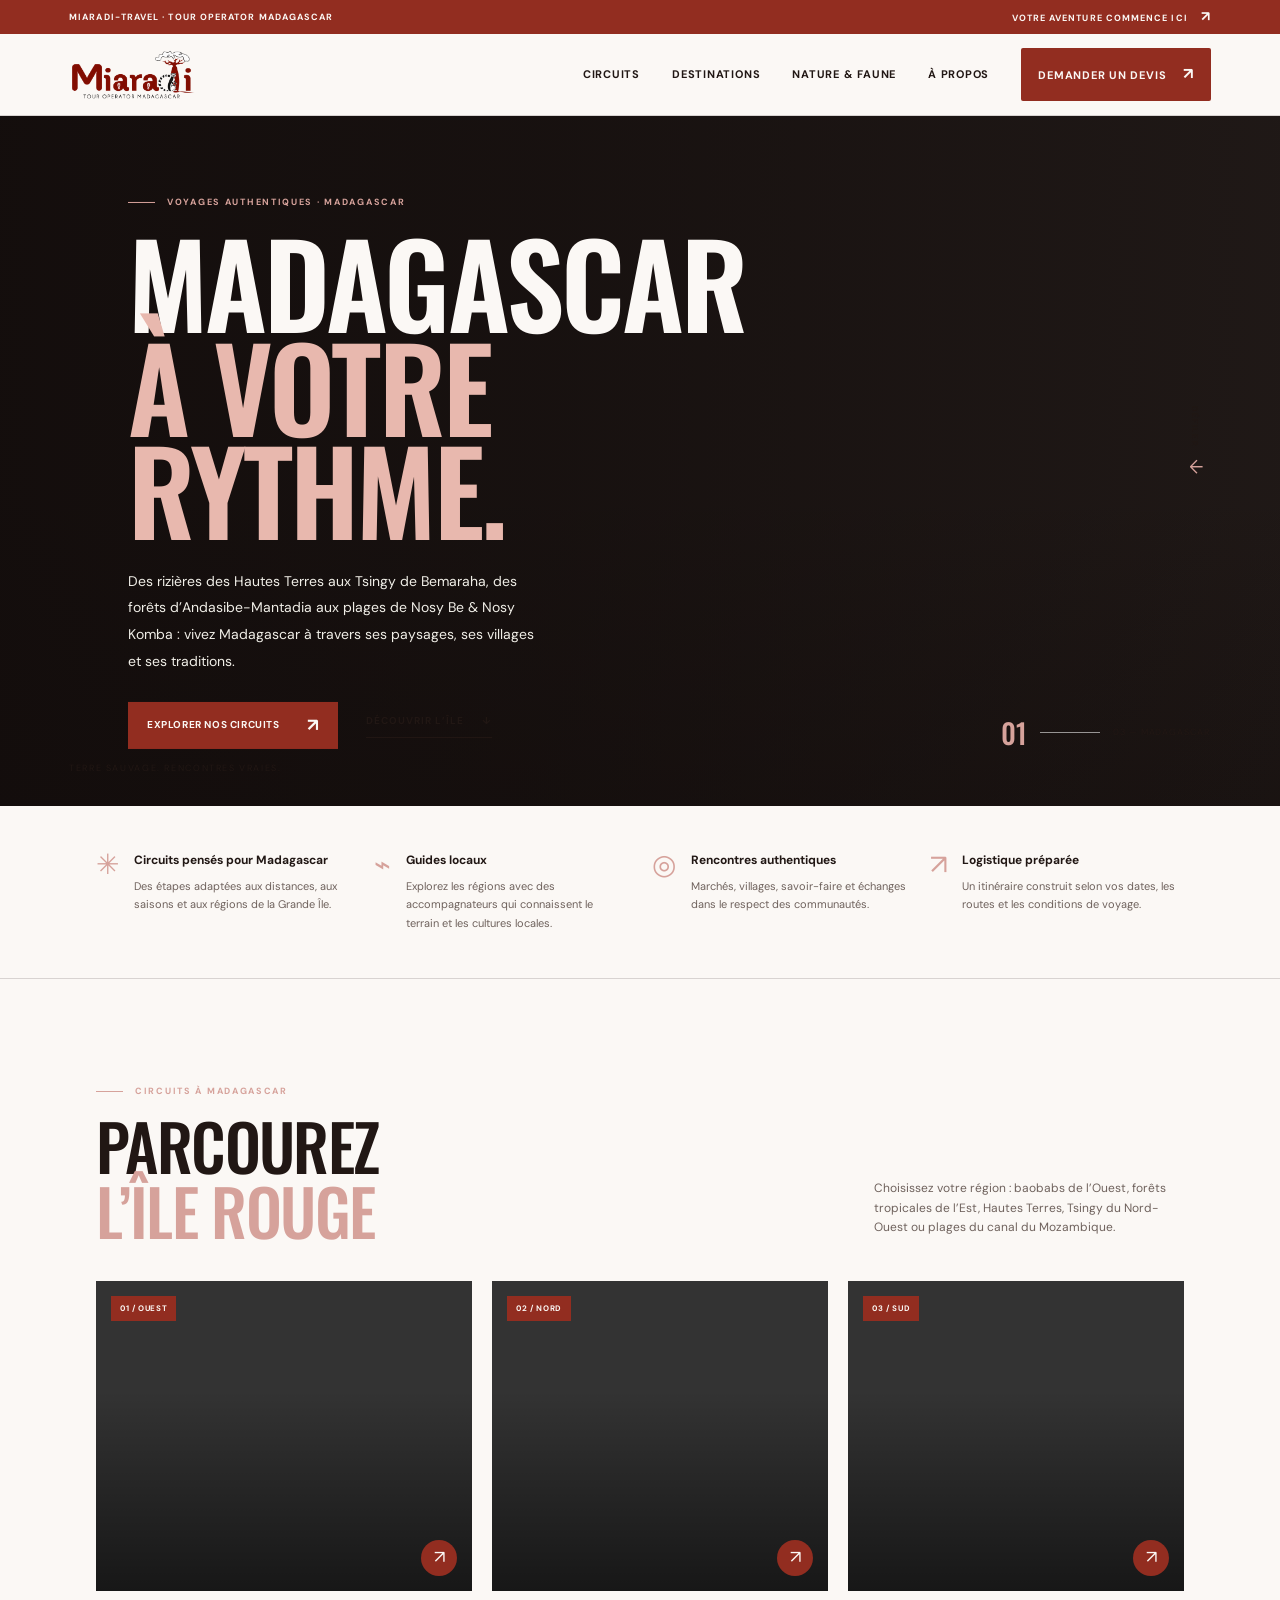
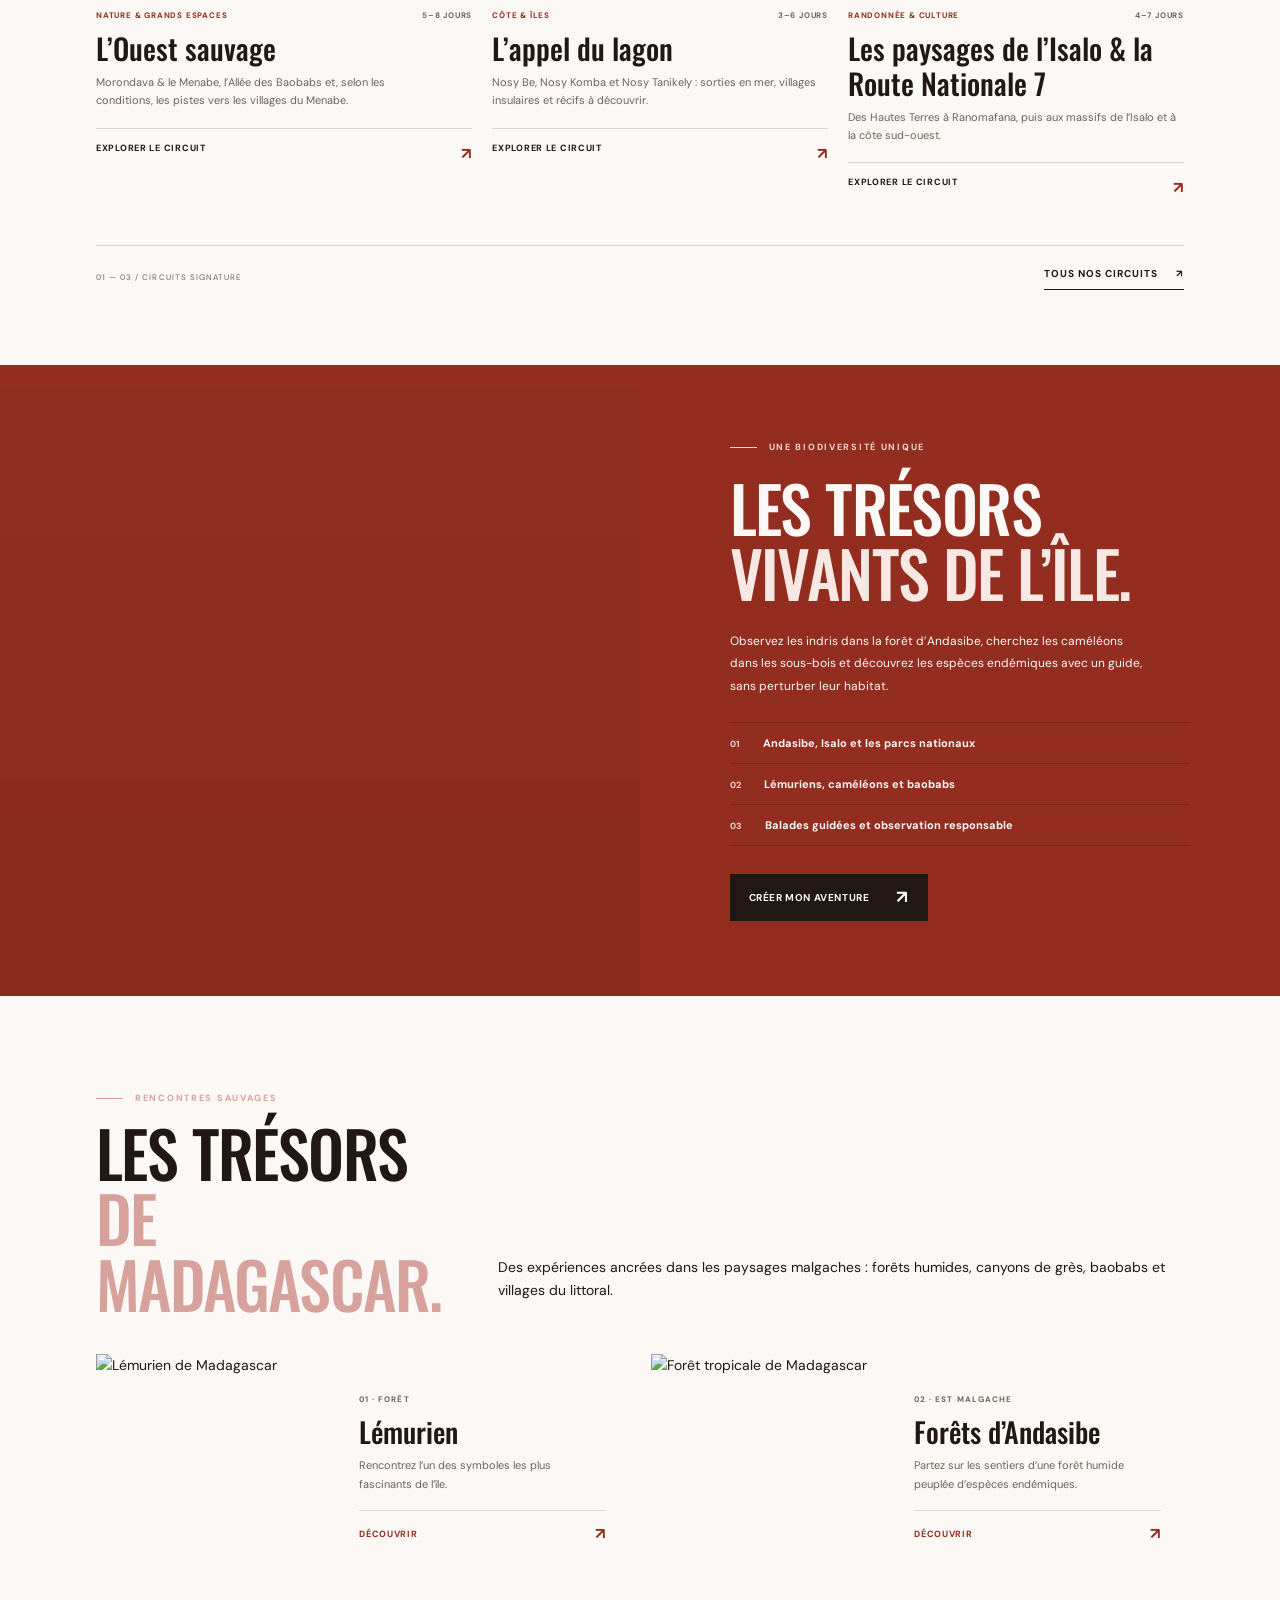
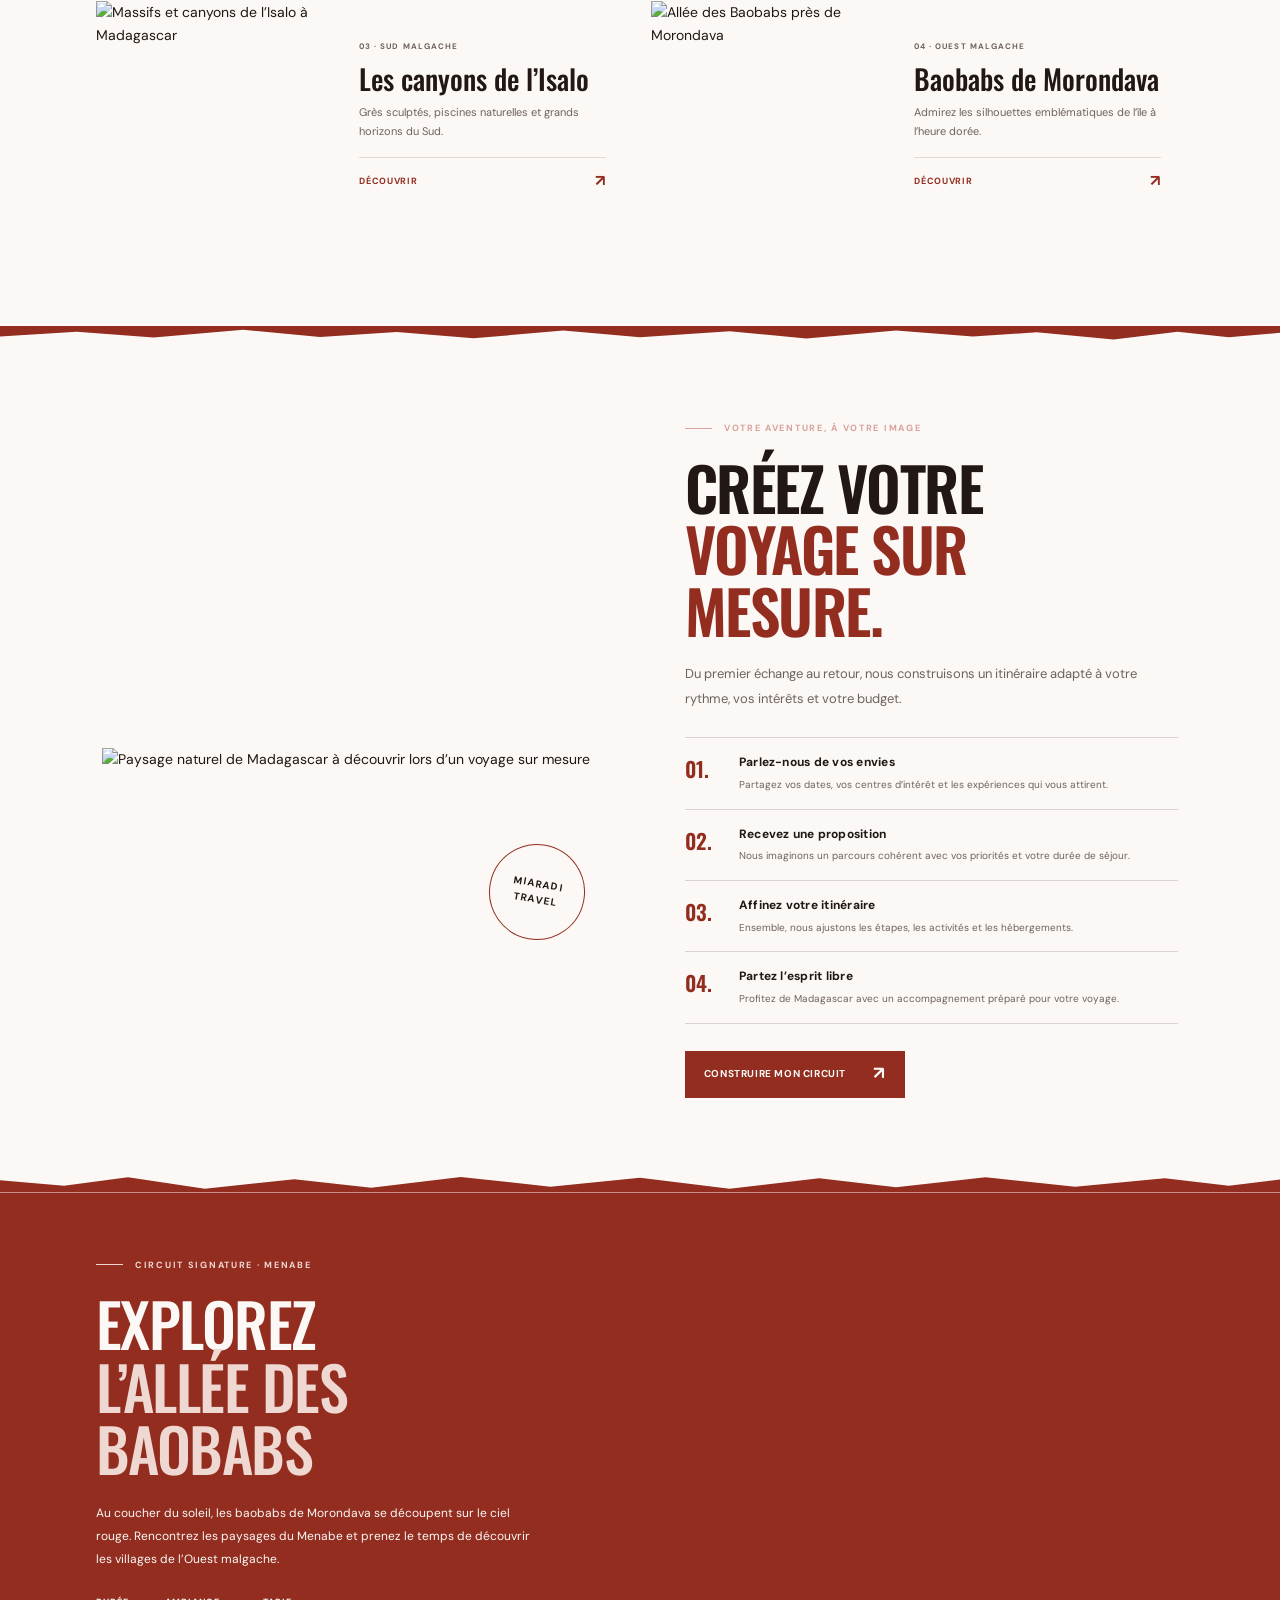
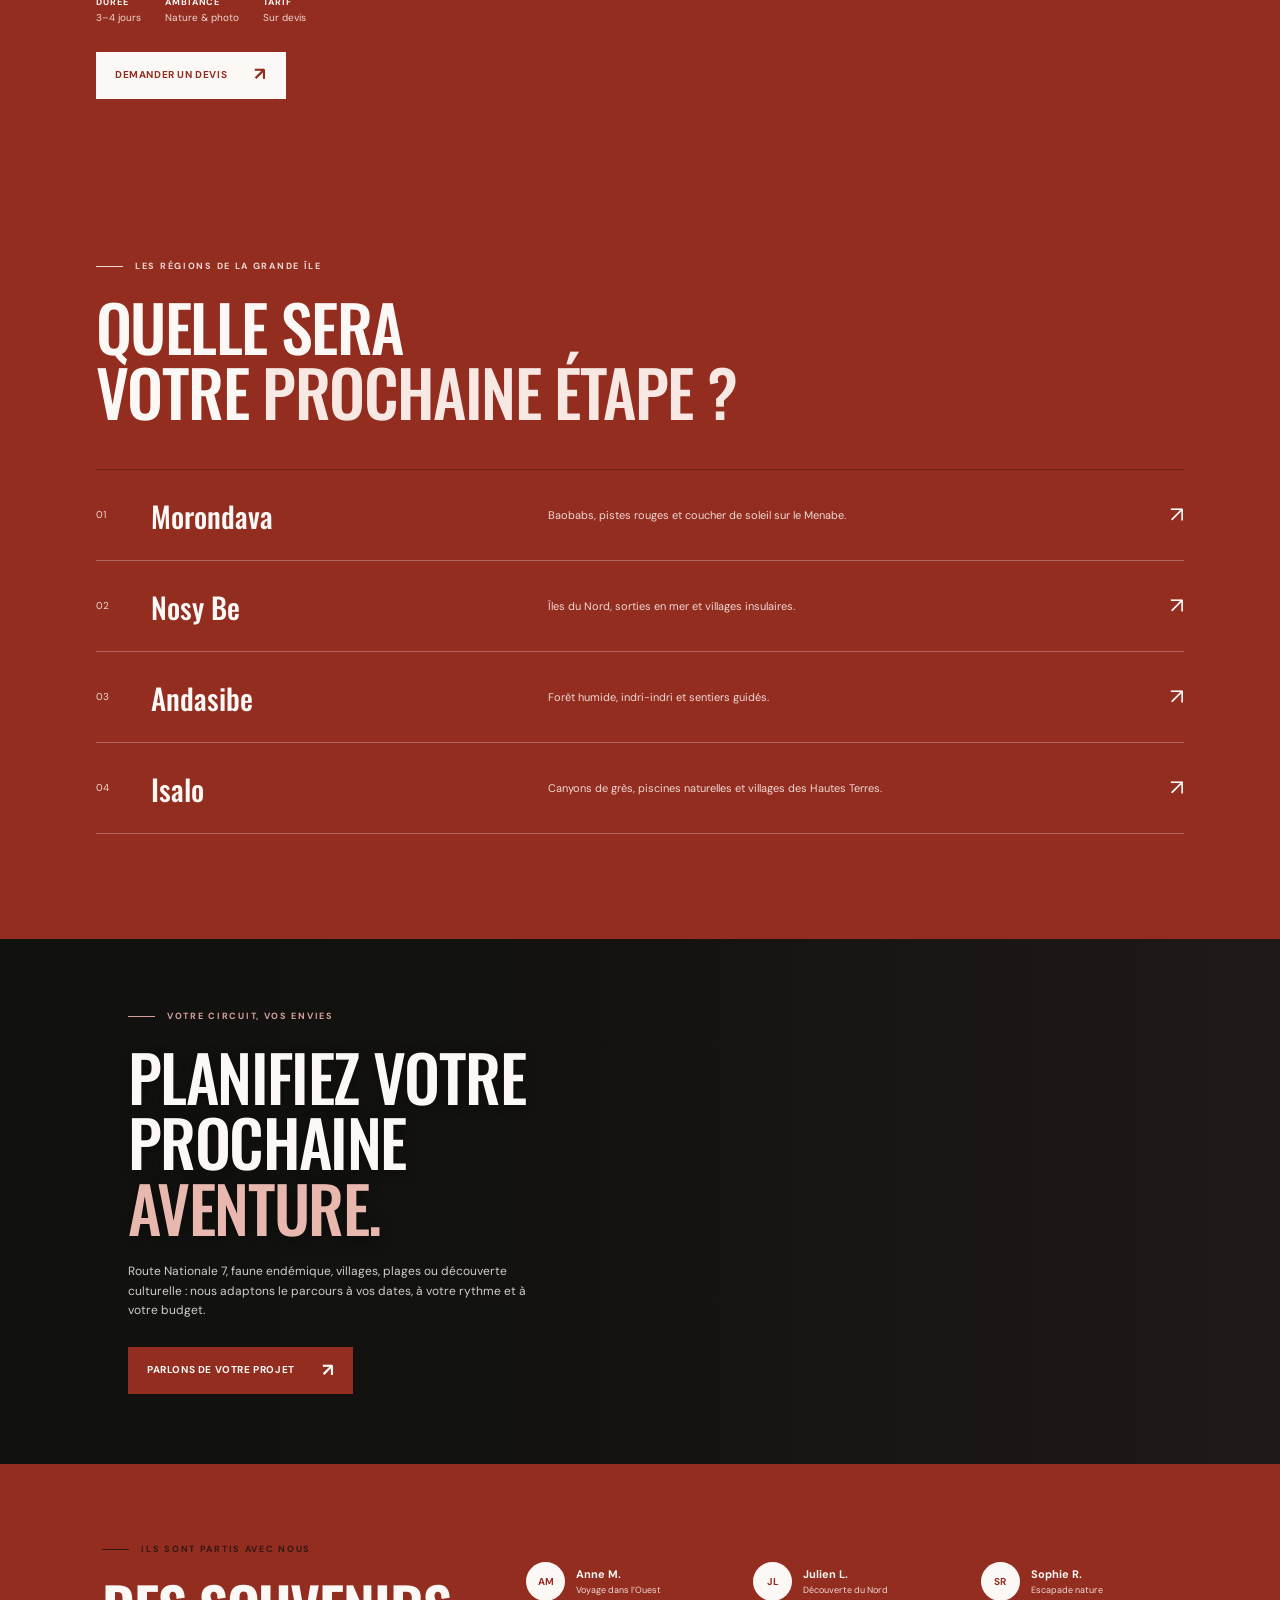
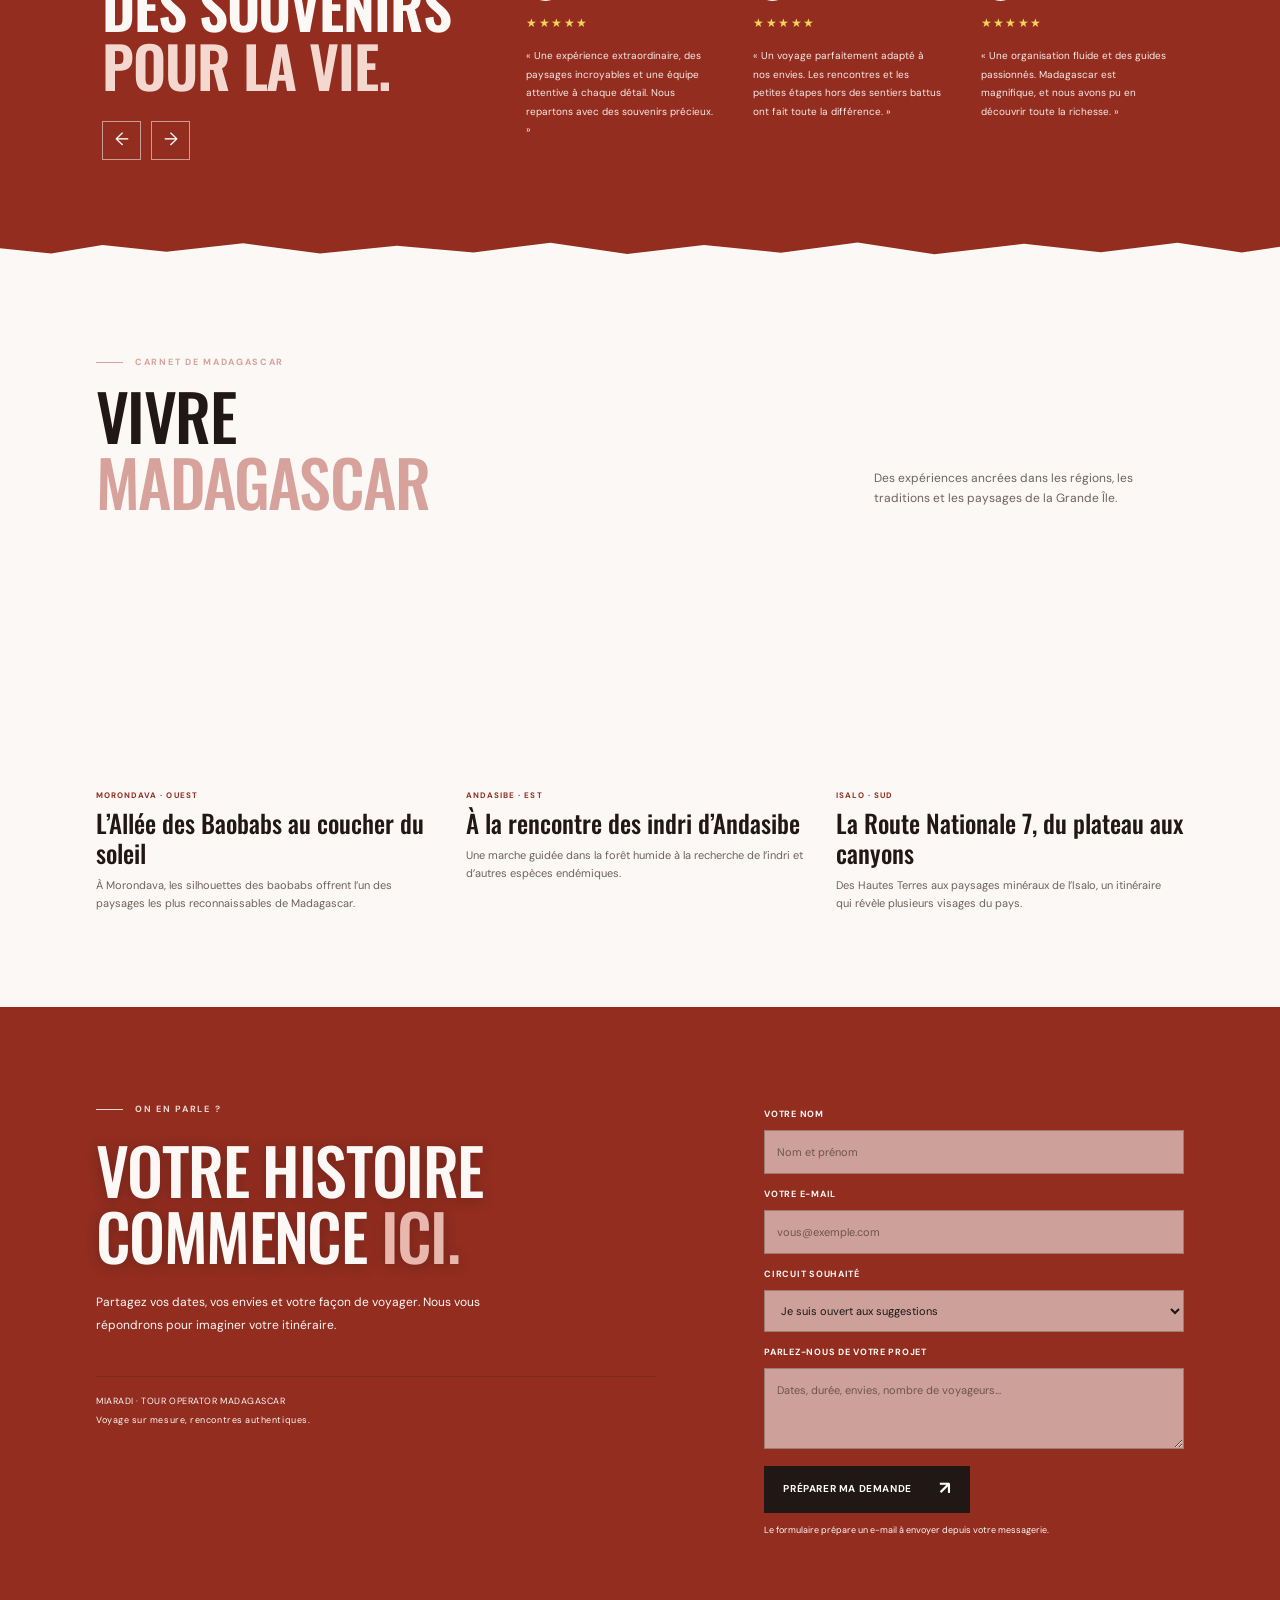
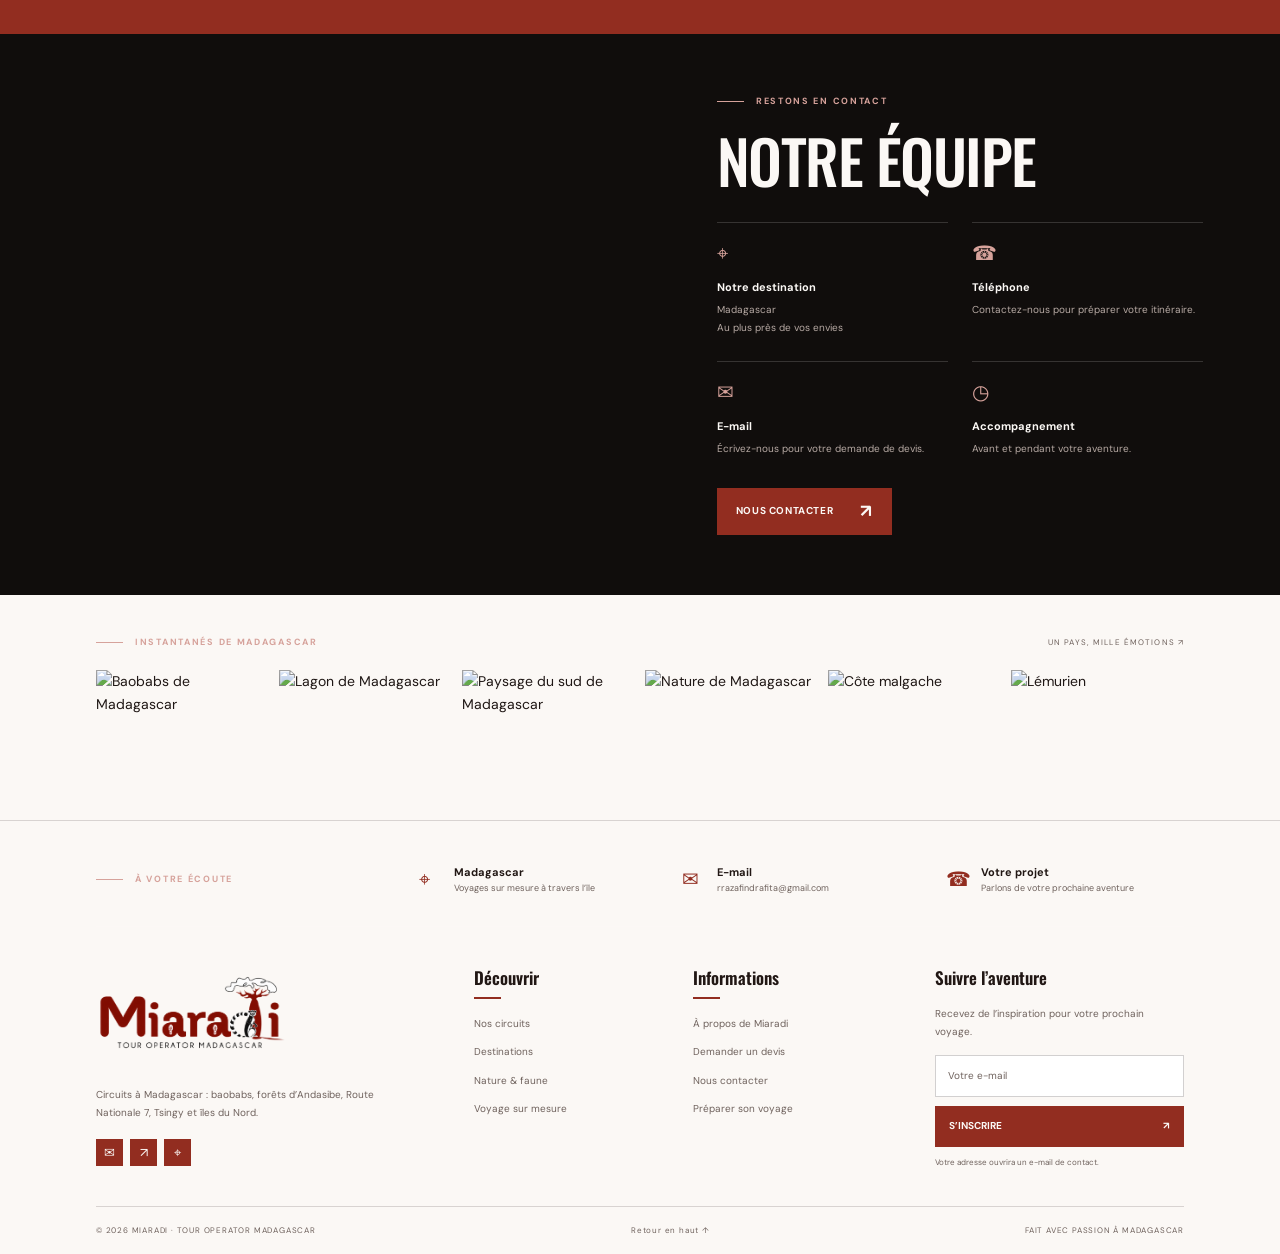
==== commit c67ca36e: "Update company name in the header section" ====
--- a/index.html
+++ b/index.html
@@ -19,7 +19,7 @@
 </head>
 
 <body>
-    <div class="topline"><span>MIARADI · TOUR OPERATOR MADAGASCAR</span><span>VOTRE AVENTURE COMMENCE ICI
+    <div class="topline"><span>MIARADI-TRAVEL · TOUR OPERATOR MADAGASCAR</span><span>VOTRE AVENTURE COMMENCE ICI
             <b>↗</b></span></div>
     <header class="site-header"><a class="brand" href="#accueil" aria-label="Miaradi, accueil"><img class="brand-logo"
                 src="assets/miaradi-logo.png" alt="Miaradi — Tour Operator Madagascar"></a>
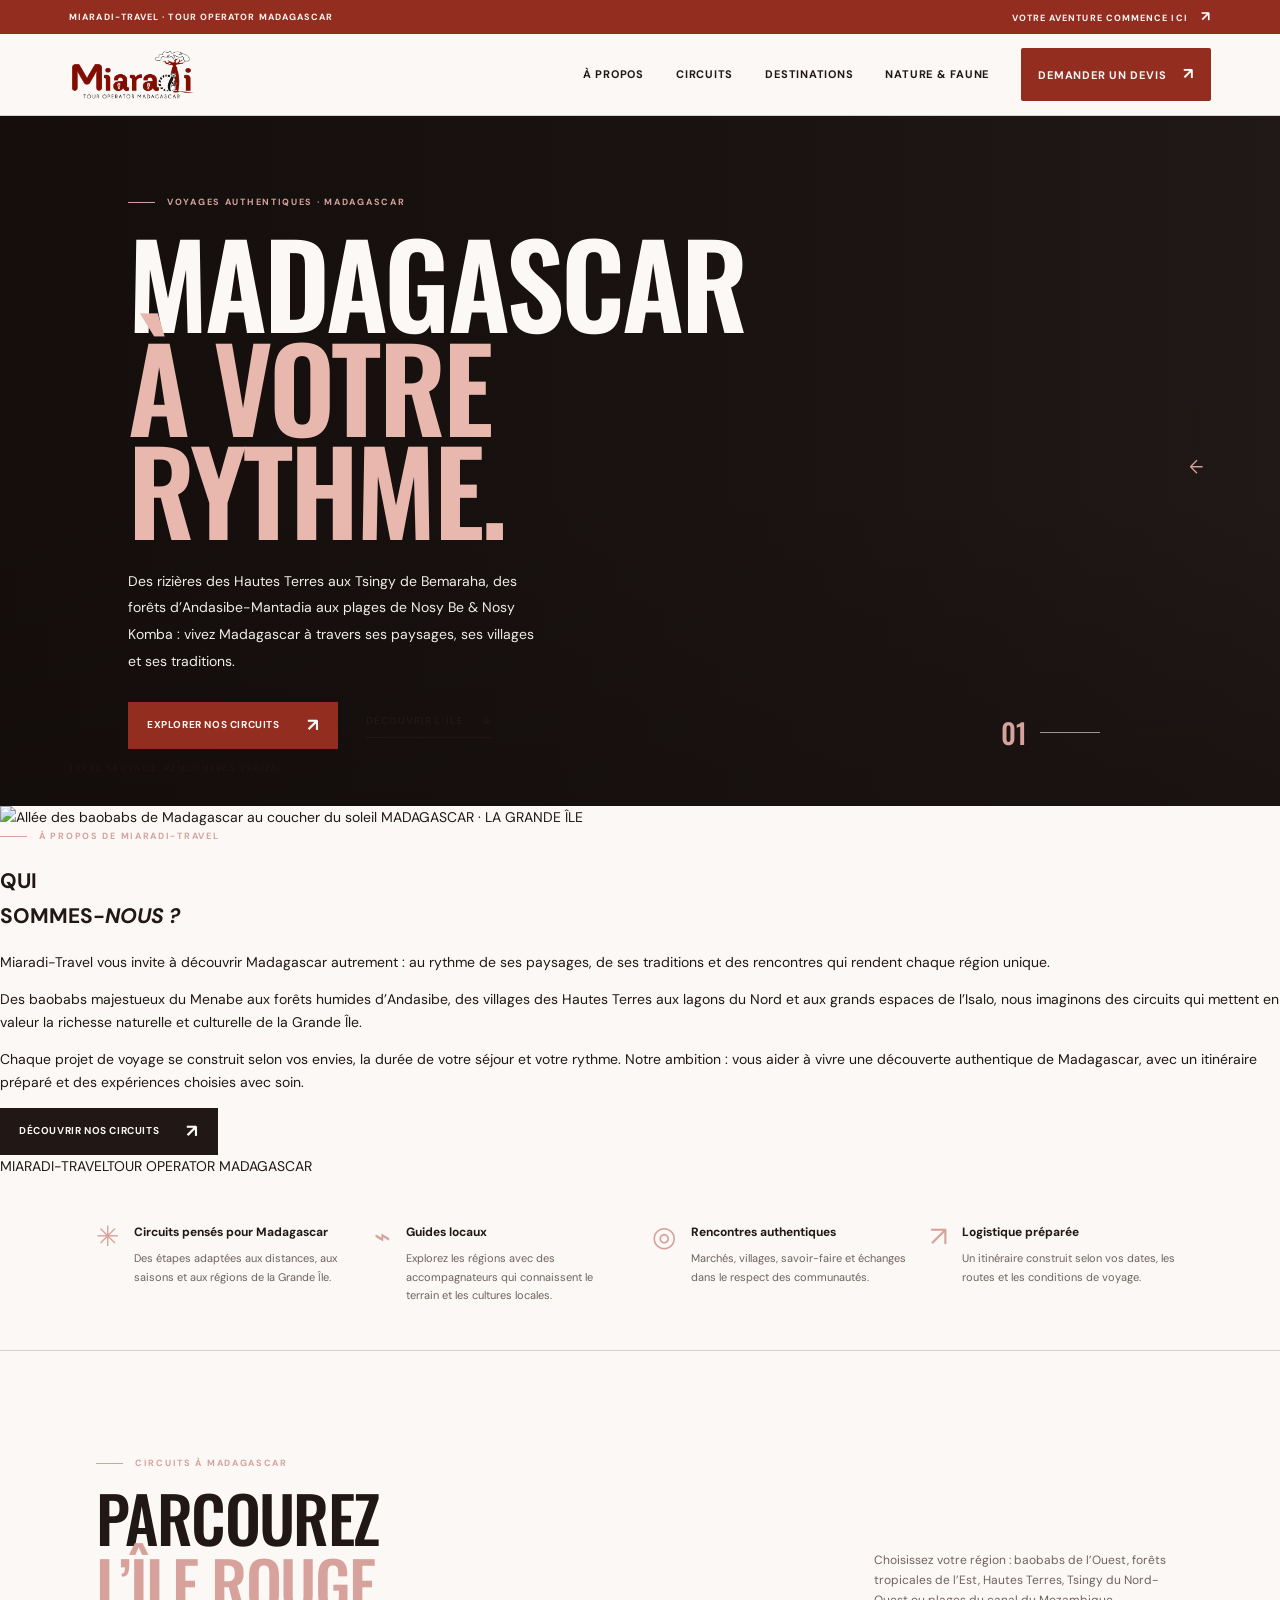
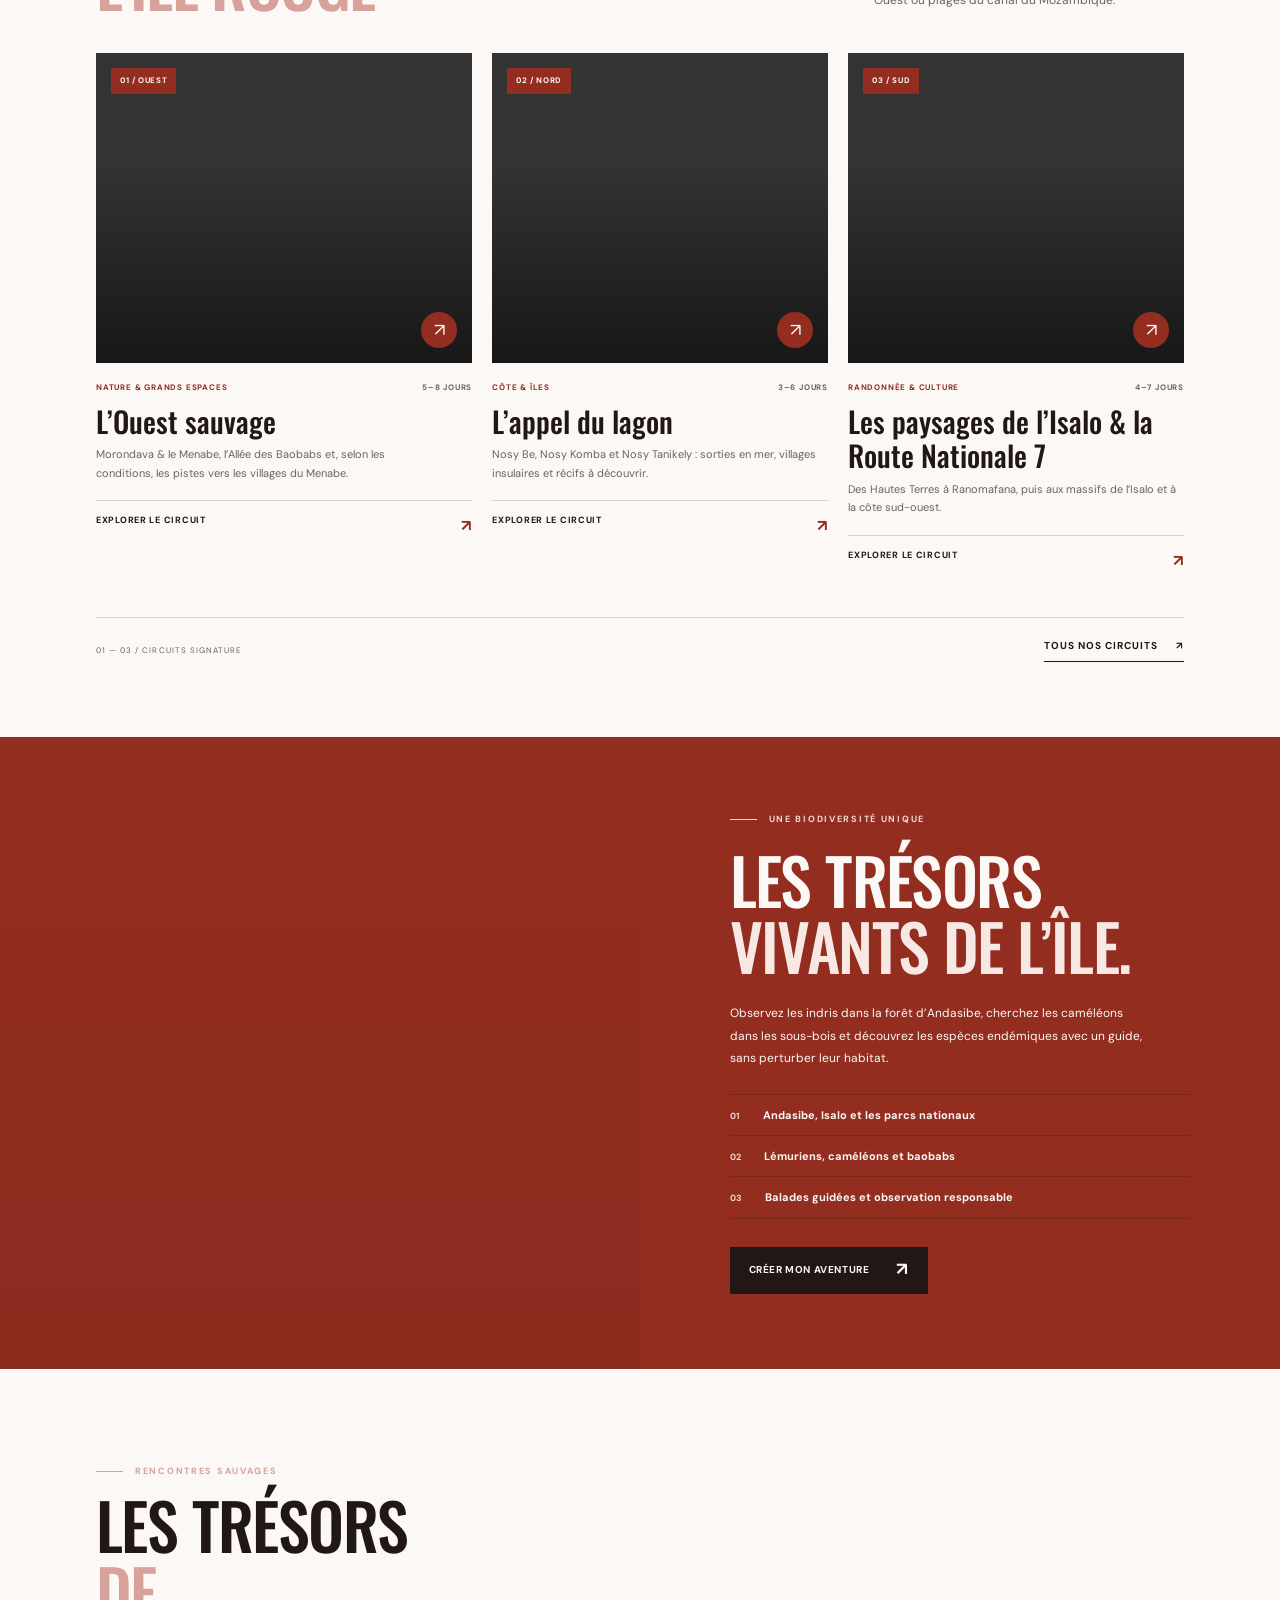
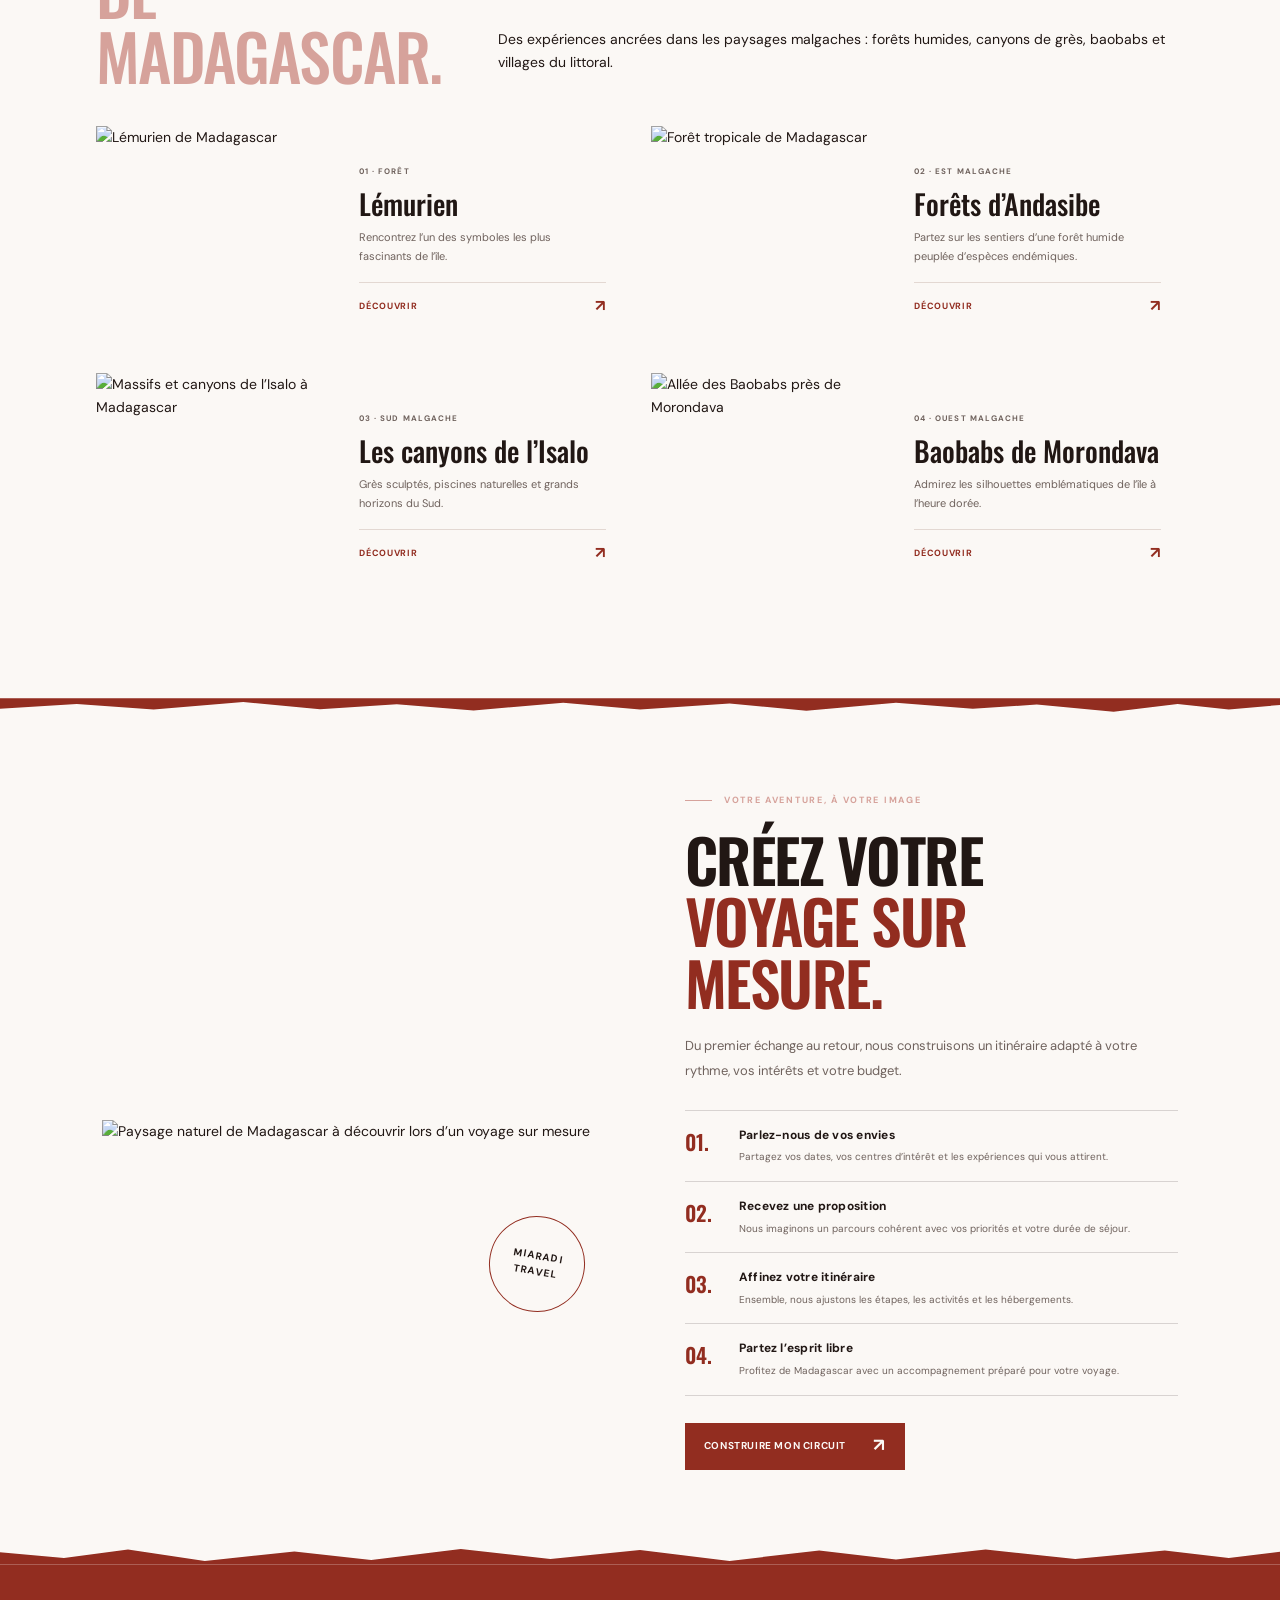
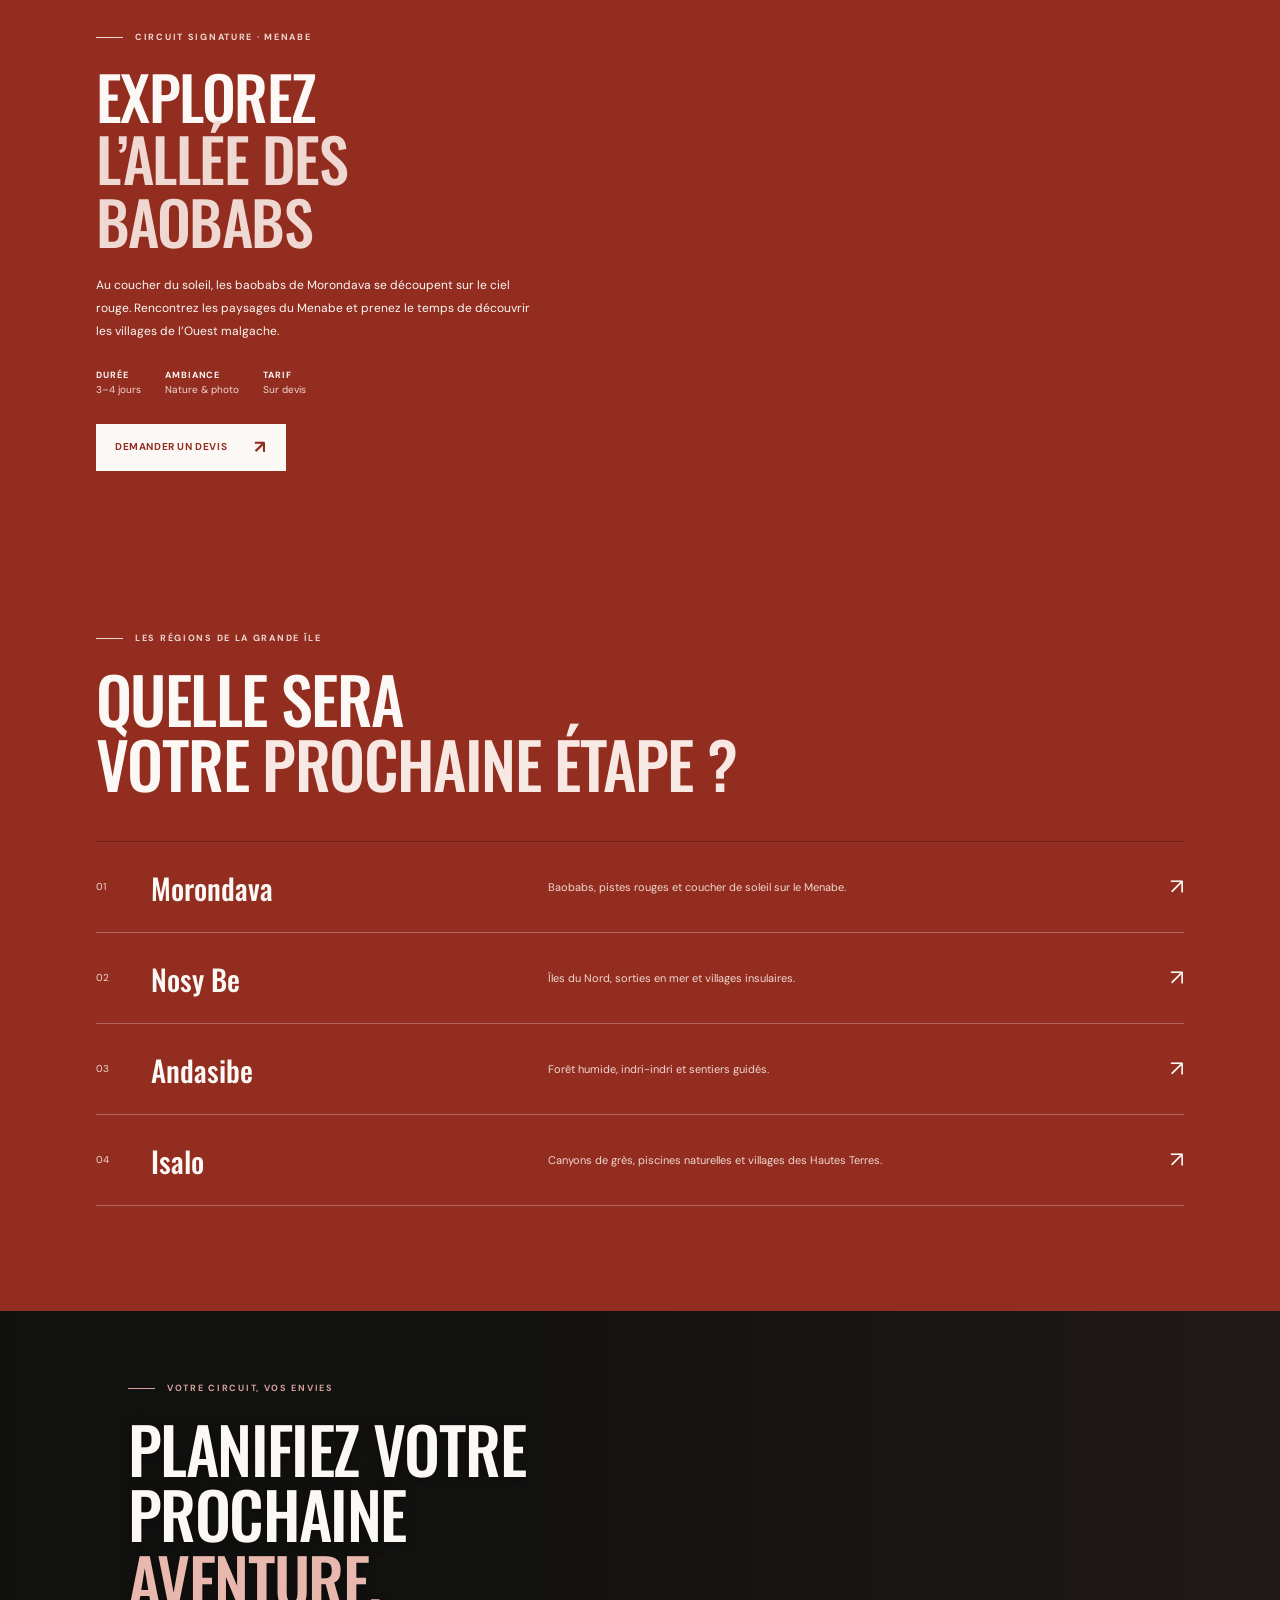
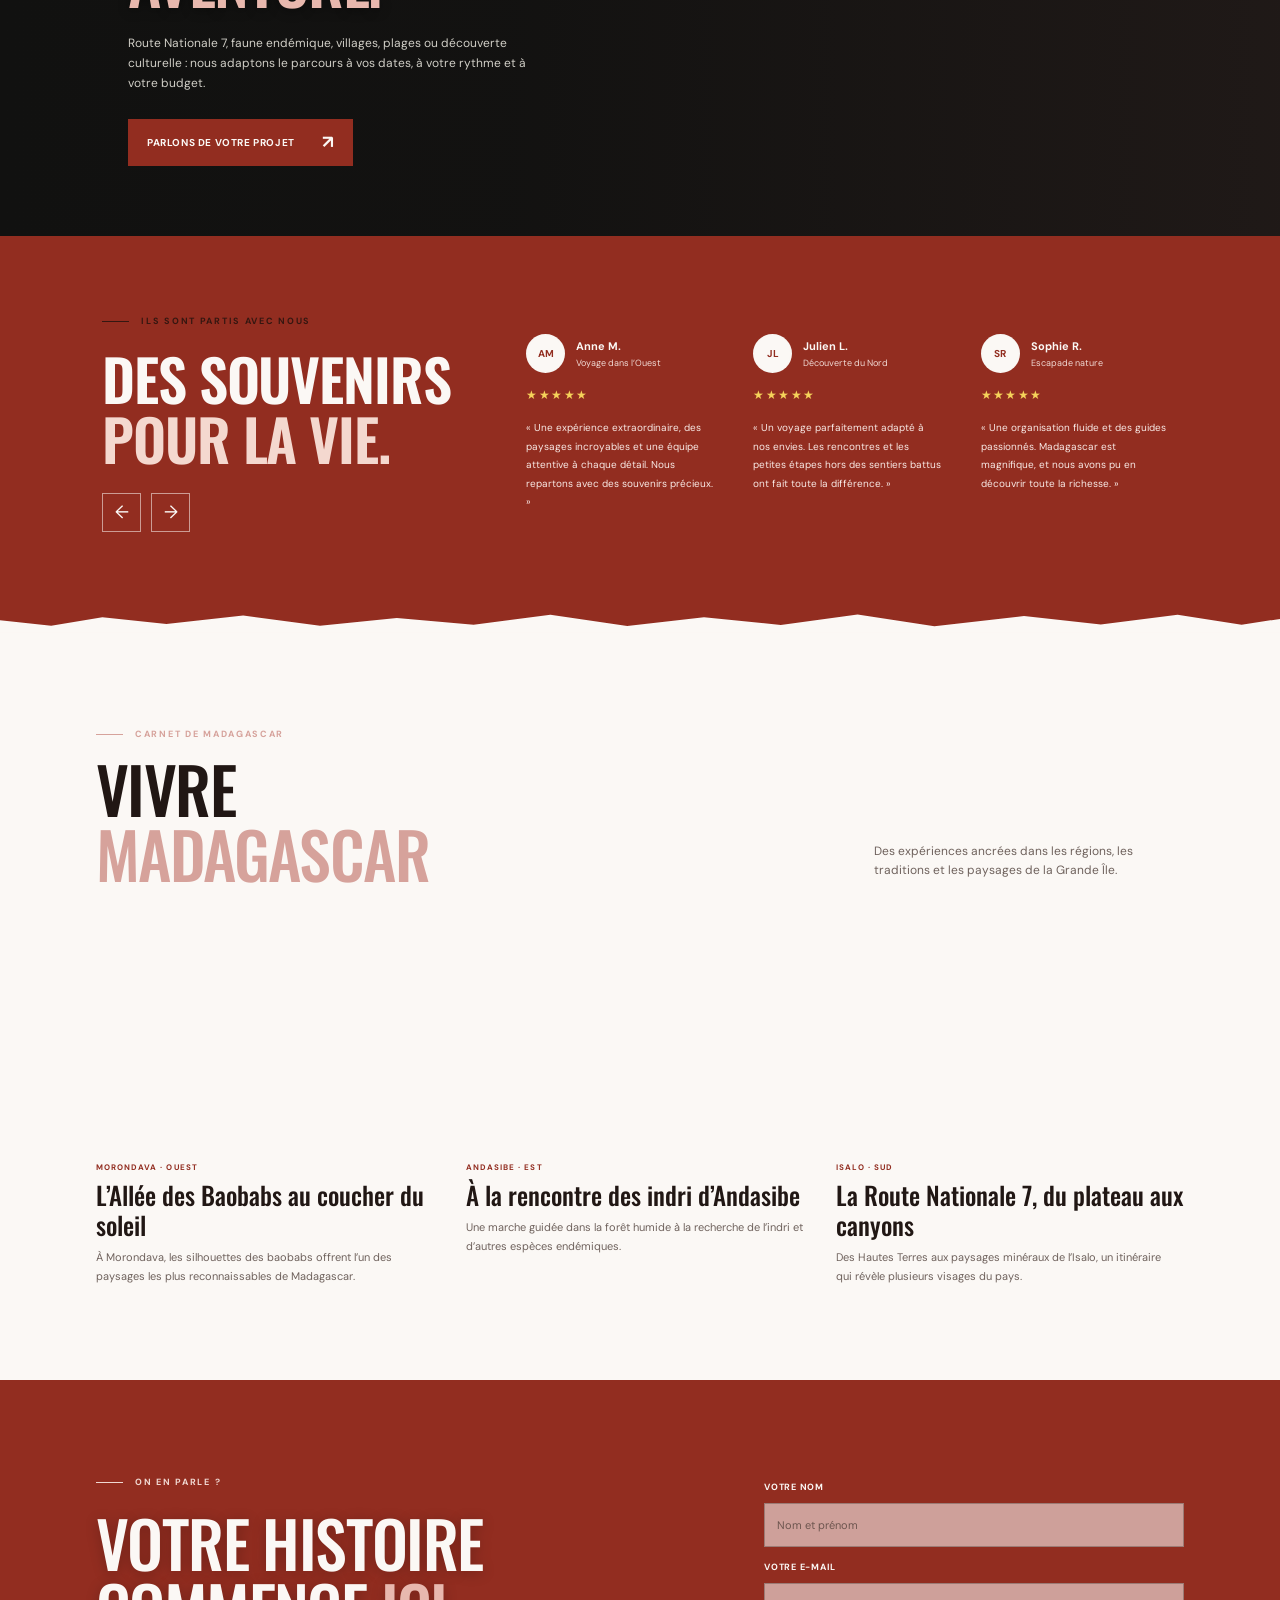
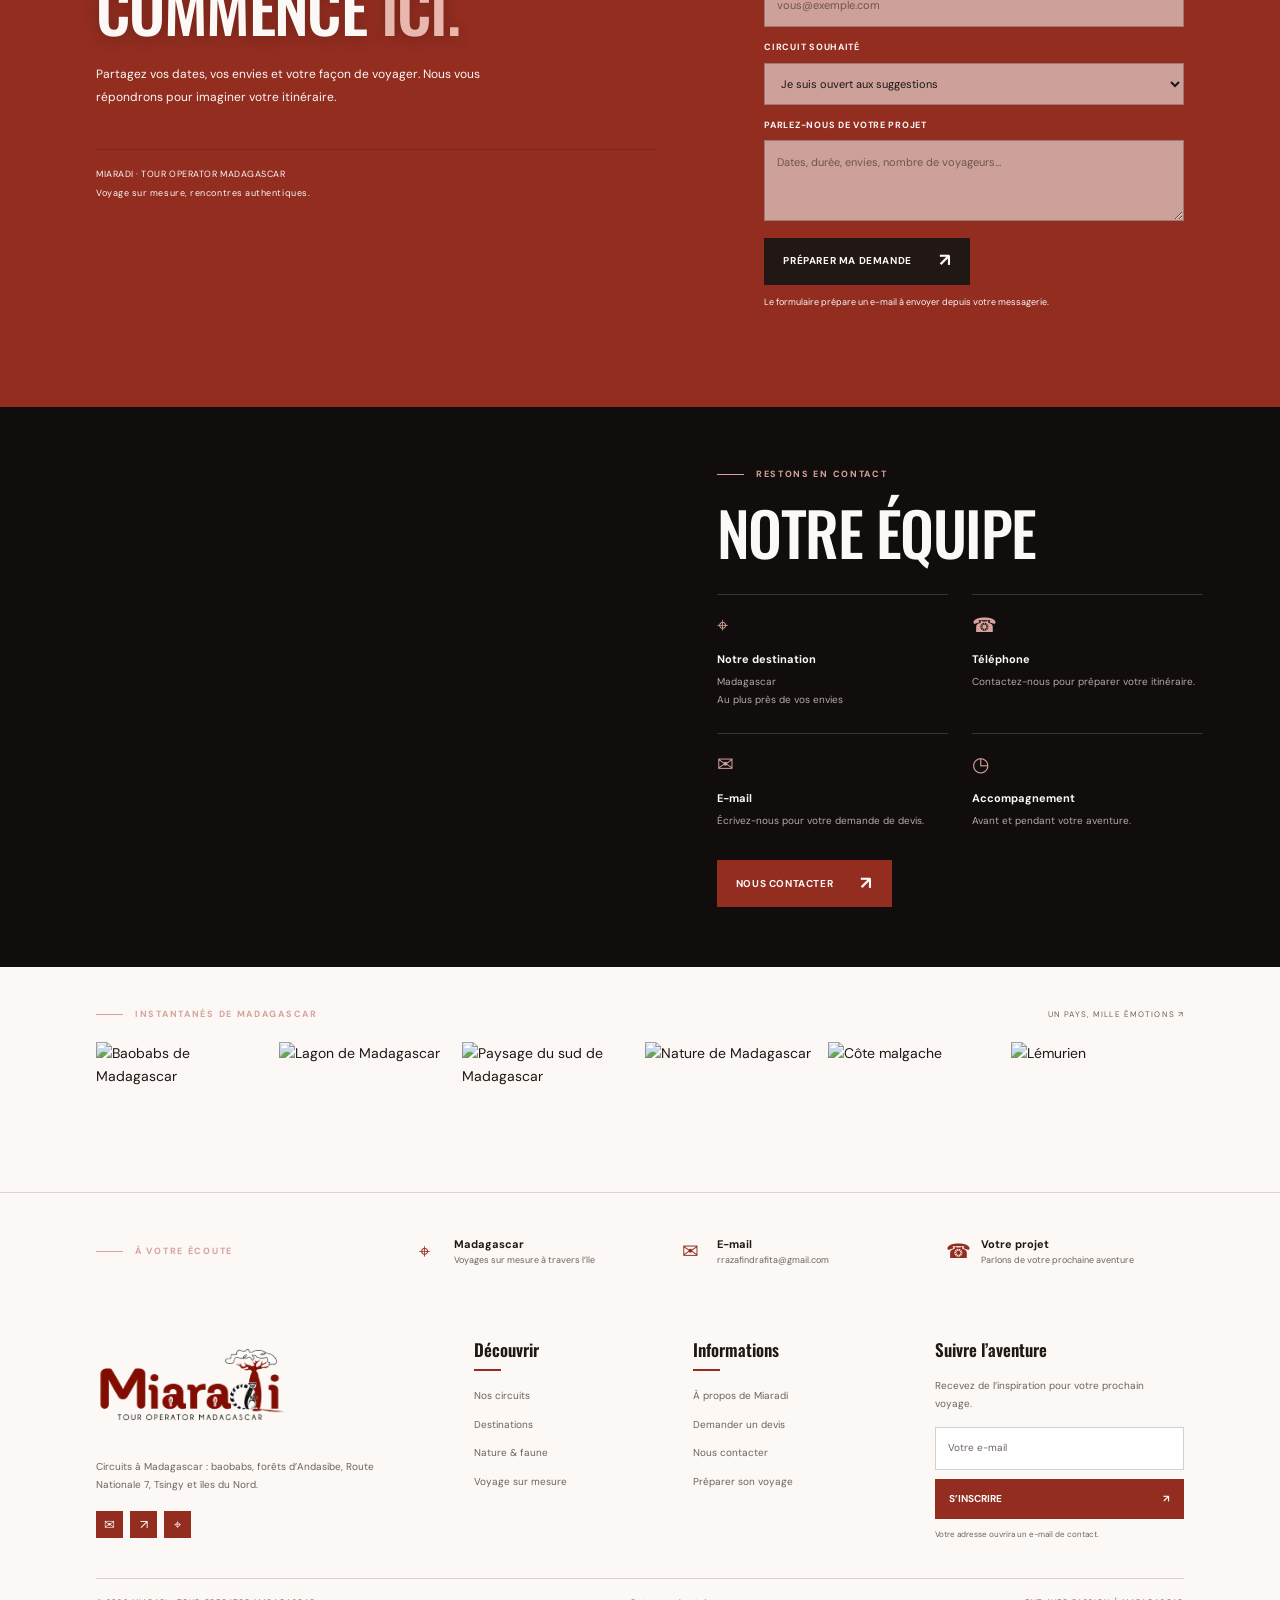
==== commit afc7b57b: "Add Miaradi about section and move About first in navigation" ====
--- a/index.html
+++ b/index.html
@@ -24,9 +24,8 @@
     <header class="site-header"><a class="brand" href="#accueil" aria-label="Miaradi, accueil"><img class="brand-logo"
                 src="assets/miaradi-logo.png" alt="Miaradi — Tour Operator Madagascar"></a>
         <button class="menu-toggle" aria-label="Ouvrir le menu" aria-expanded="false"><i></i><i></i></button>
-        <nav class="main-nav" aria-label="Navigation principale"><a href="#circuits">Circuits</a><a
-                href="#destinations">Destinations</a><a href="#faune">Nature & faune</a><a href="#apropos">À
-                propos</a><a class="nav-cta" href="#contact">Demander un devis <span>↗</span></a></nav>
+        <nav class="main-nav" aria-label="Navigation principale"><a href="#apropos">À propos</a><a href="#circuits">Circuits</a><a
+                href="#destinations">Destinations</a><a href="#faune">Nature & faune</a><a class="nav-cta" href="#contact">Demander un devis <span>↗</span></a></nav>
     </header>
     <main>
         <section class="hero" id="accueil" aria-label="Voyage à Madagascar">
@@ -47,7 +46,23 @@
             <div class="hero-caption">TERRE SAUVAGE. RENCONTRES VRAIES.</div>
             <div class="hero-scroll">DÉFILER <span>↓</span></div>
         </section>
-        <section class="benefits section-dark" id="apropos">
+        <section class="about-miaradi" id="apropos" aria-labelledby="about-title">
+            <div class="about-miaradi-photo">
+                <img src="https://i.pinimg.com/1200x/e8/8b/93/e88b93ed052915fd778de66064371cd7.jpg"
+                    alt="Allée des baobabs de Madagascar au coucher du soleil" loading="lazy">
+                <span class="about-photo-label">MADAGASCAR · LA GRANDE ÎLE</span>
+            </div>
+            <div class="about-miaradi-copy">
+                <p class="eyebrow"><span class="eyebrow-line"></span> À PROPOS DE MIARADI-TRAVEL</p>
+                <h2 id="about-title">QUI<br>SOMMES-<em>NOUS&nbsp;?</em></h2>
+                <p class="about-lead">Miaradi-Travel vous invite à découvrir Madagascar autrement : au rythme de ses paysages, de ses traditions et des rencontres qui rendent chaque région unique.</p>
+                <p>Des baobabs majestueux du Menabe aux forêts humides d’Andasibe, des villages des Hautes Terres aux lagons du Nord et aux grands espaces de l’Isalo, nous imaginons des circuits qui mettent en valeur la richesse naturelle et culturelle de la Grande Île.</p>
+                <p>Chaque projet de voyage se construit selon vos envies, la durée de votre séjour et votre rythme. Notre ambition : vous aider à vivre une découverte authentique de Madagascar, avec un itinéraire préparé et des expériences choisies avec soin.</p>
+                <a class="button button-dark" href="#circuits">Découvrir nos circuits <span>↗</span></a>
+                <div class="about-signature"><span>MIARADI-TRAVEL</span><span>TOUR OPERATOR MADAGASCAR</span></div>
+            </div>
+        </section>
+        <section class="benefits section-dark">
             <div class="benefit"><span class="benefit-icon">✳</span>
                 <div>
                     <h3>Circuits pensés pour Madagascar</h3>
--- a/styles.css
+++ b/styles.css
@@ -167,11 +167,11 @@
 }
 
 .hero-bg-two {
-  background-image: url('whttps://i.pinimg.com/1200x/07/2d/a5/072da5c80b9c1261d7d853fb8816b186.jpg')
+  background-image: url('https://fr.pinterest.com/pin/515662226090832860/')
 }
 
 .hero-bg-three {
-  background-image: url('https://i.pinimg.com/1200x/53/9d/ae/539dae8e523c2ca5fb8d807de6aece96.jpg')
+  background-image: url('https://www.lanouvellerepublique.fr/indre/commune/montipouret/brigitte-moreau-a-madagascar-dans-la-peau')
 }
 
 .hero-shade {
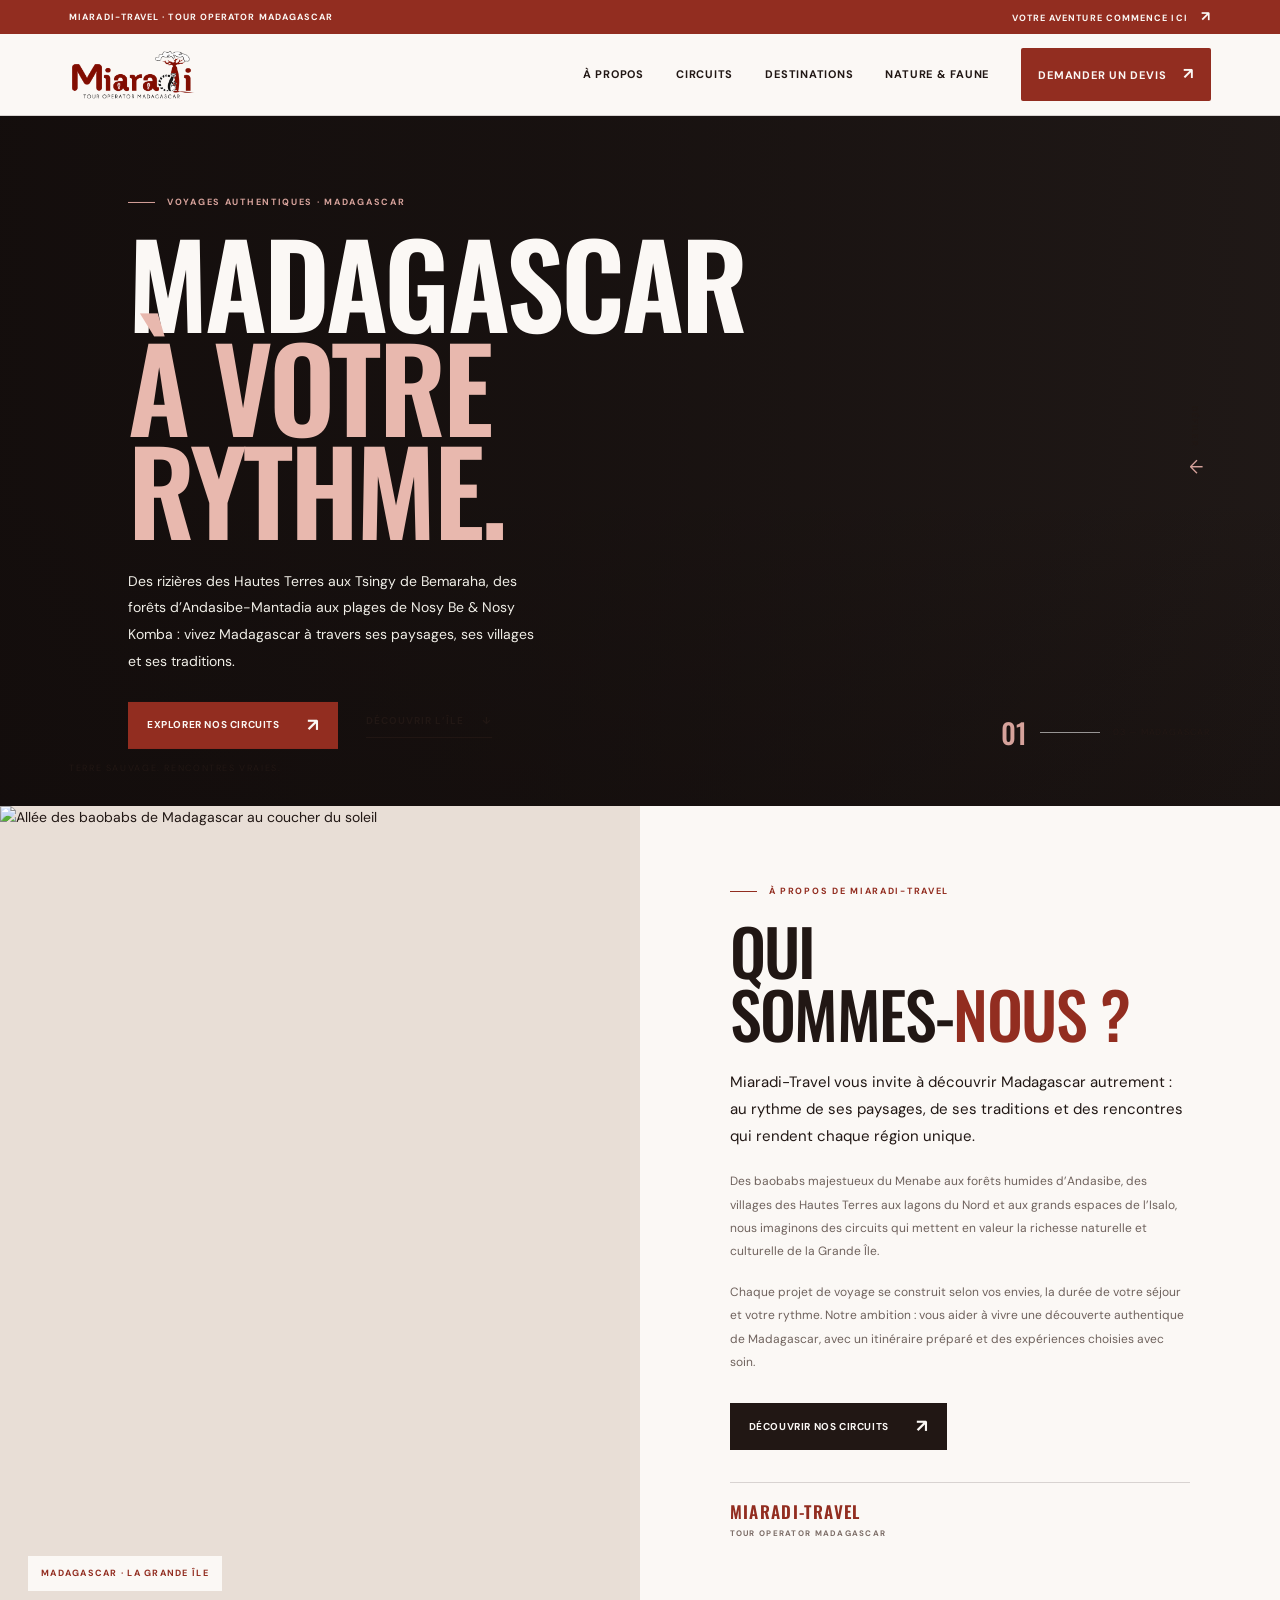
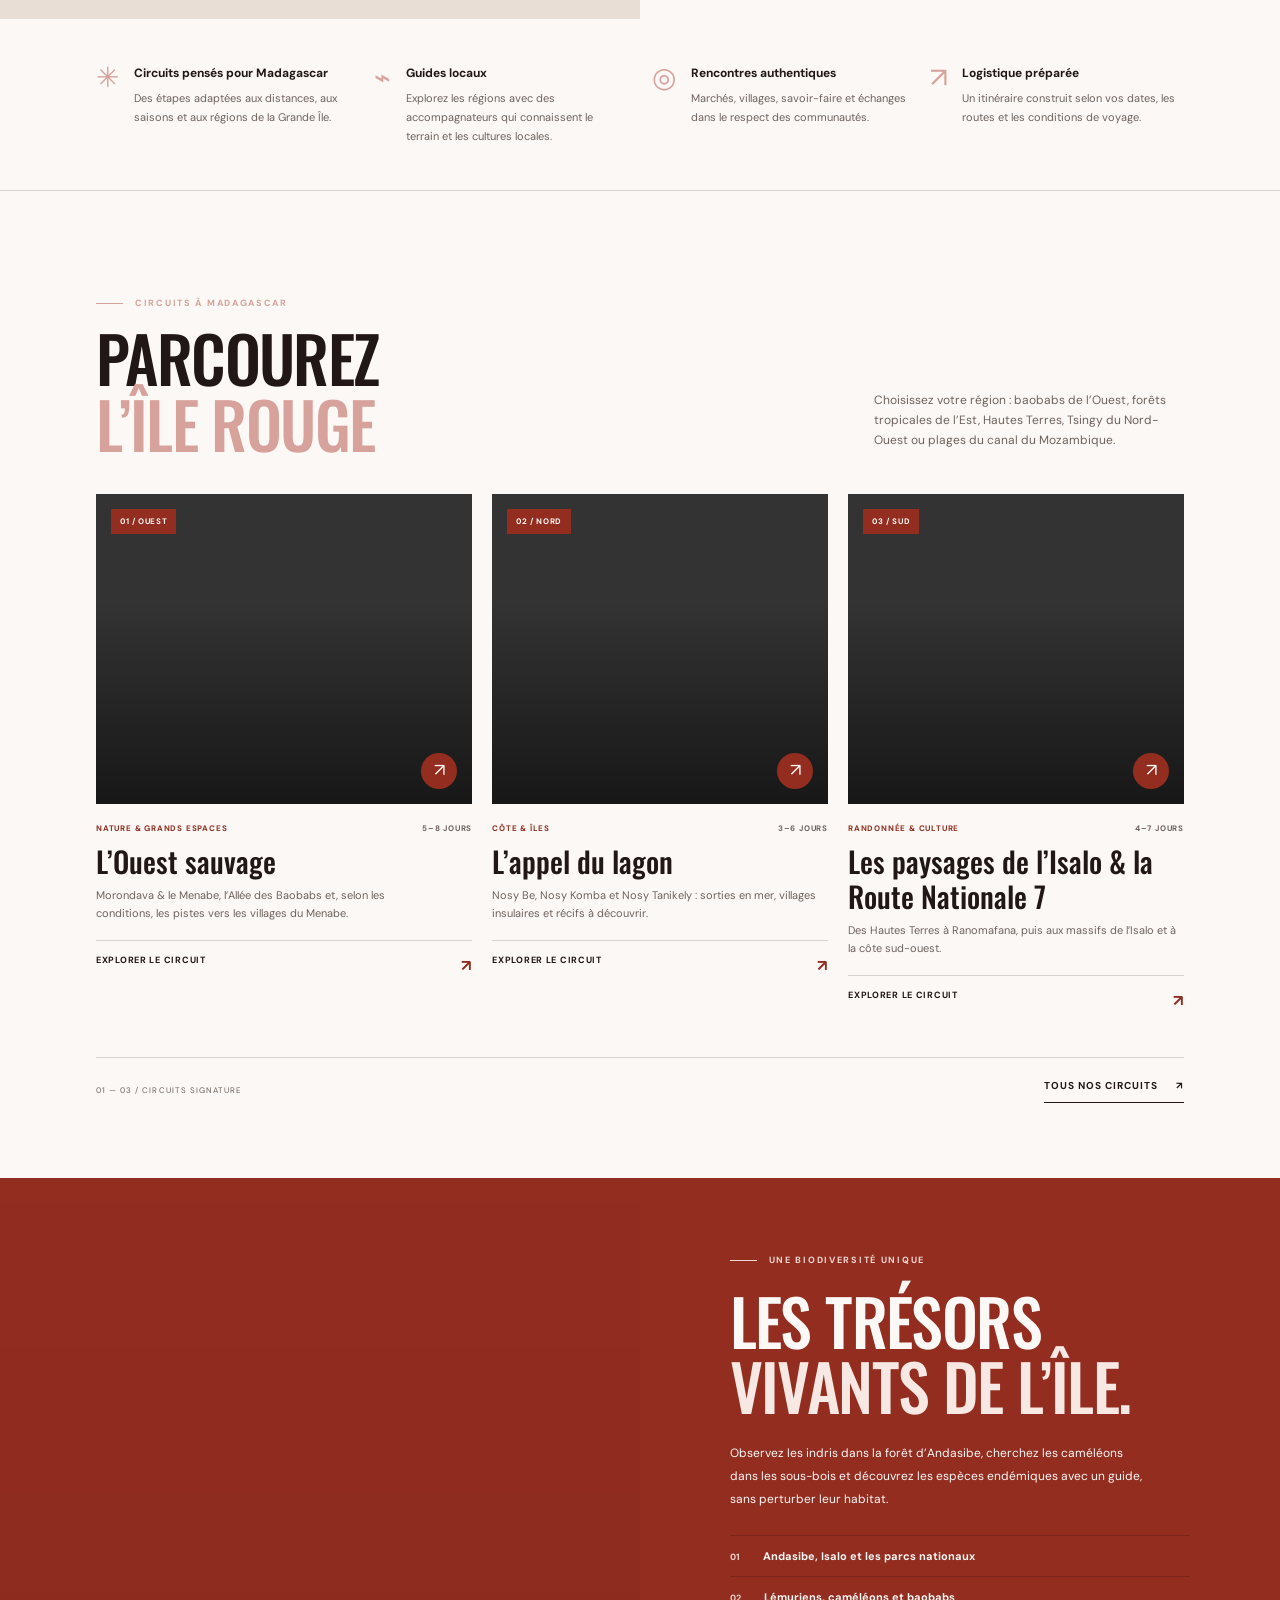
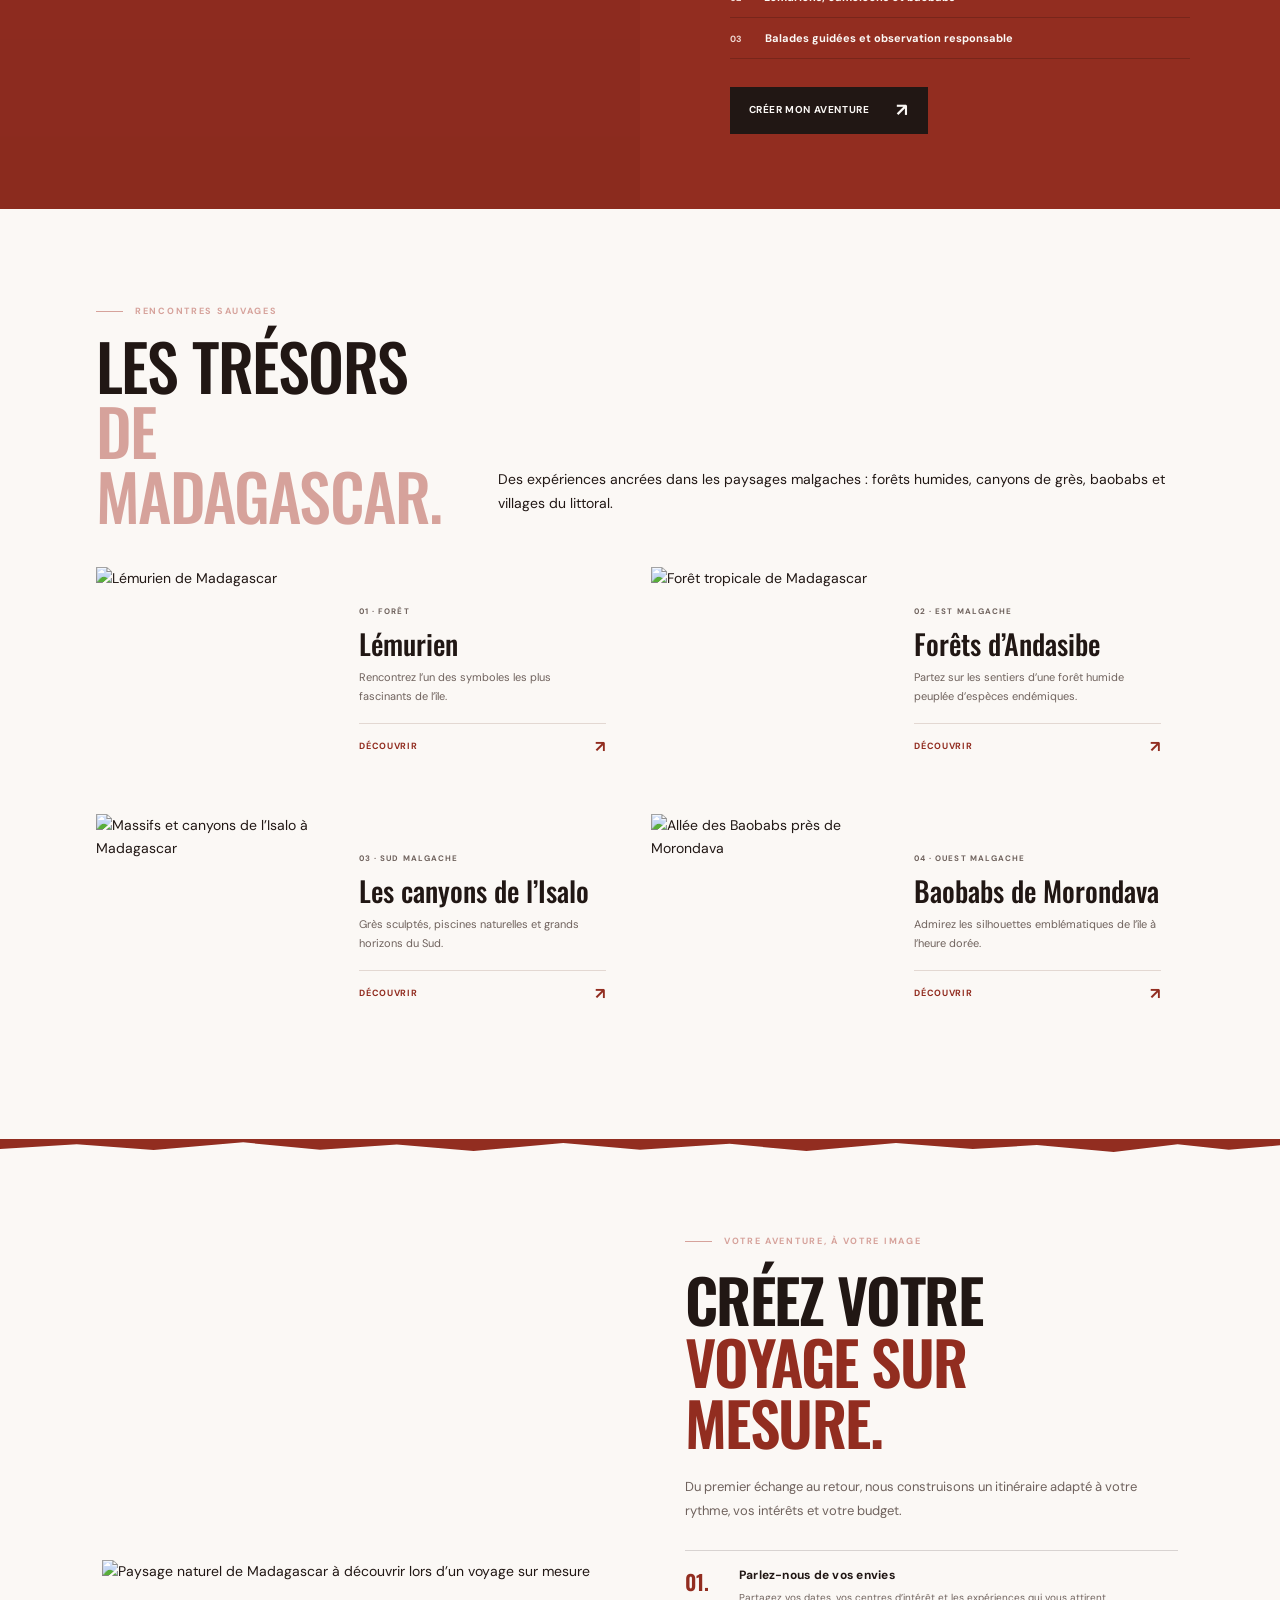
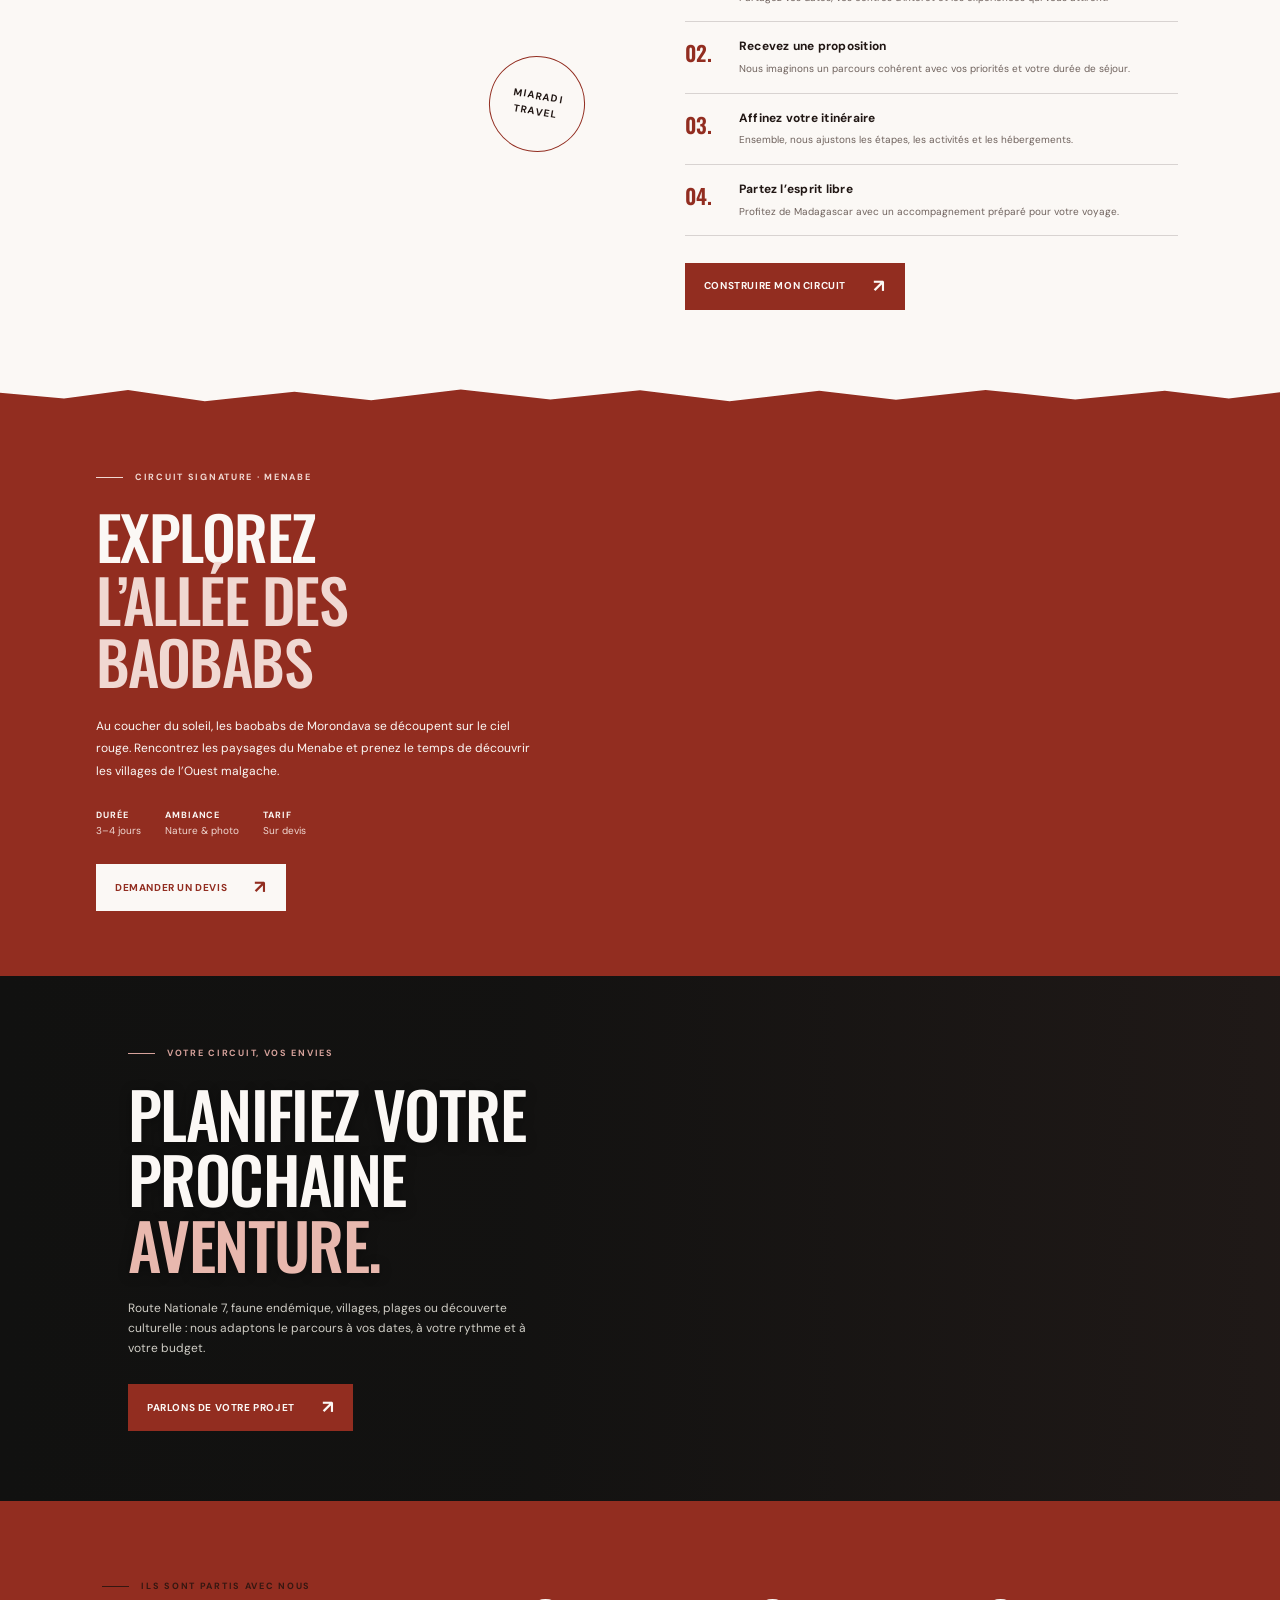
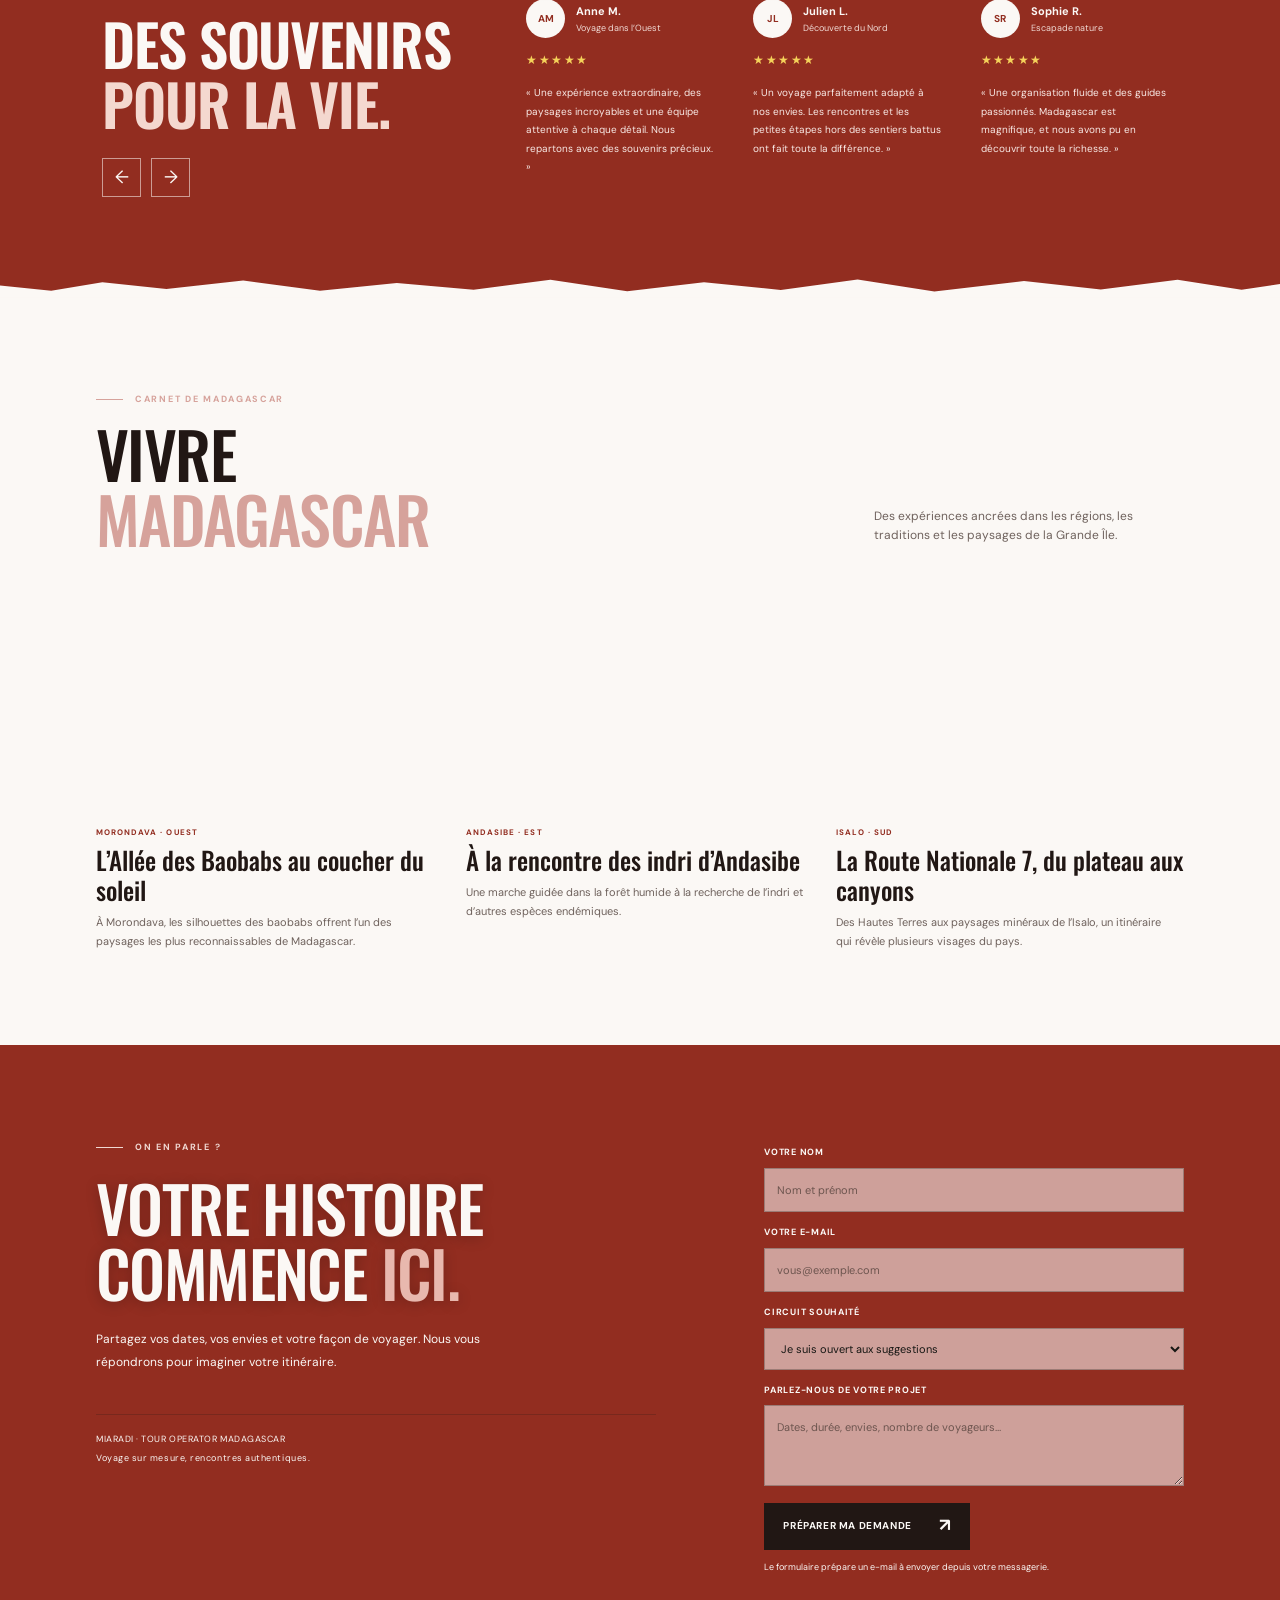
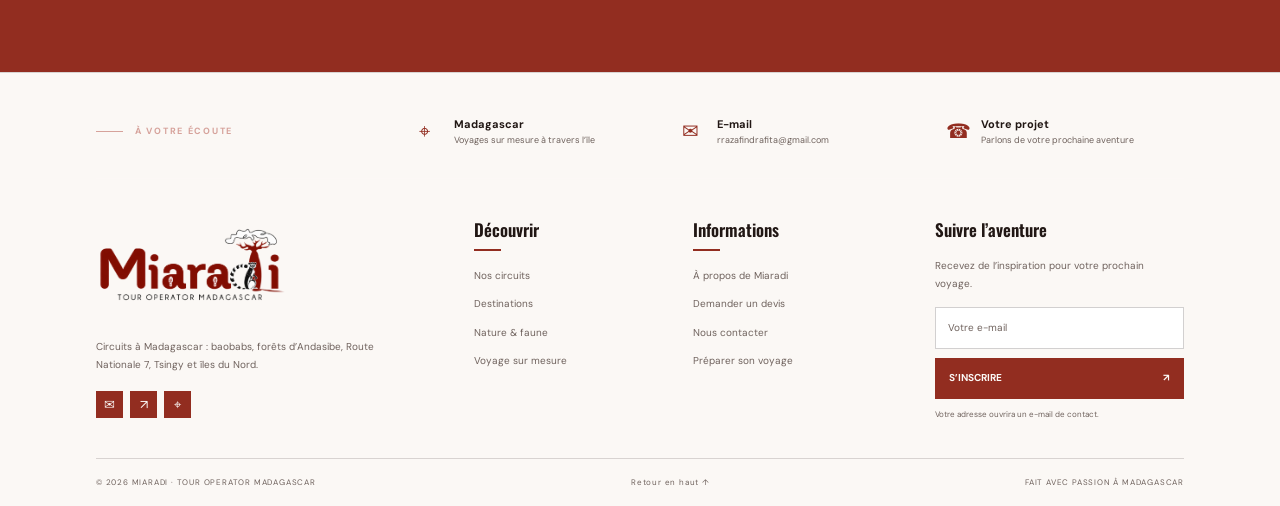
==== commit b5607bd6: "Remove redundant gallery, offices and destination sections" ====
--- a/index.html
+++ b/index.html
@@ -238,32 +238,6 @@
             </div>
             <div class="featured-photo"></div>
         </section>
-        <section class="destination section-yellow" id="destinations">
-            <div class="destination-head">
-                <p class="eyebrow"><span class="eyebrow-line"></span> LES RÉGIONS DE LA GRANDE ÎLE</p>
-                <h2>QUELLE SERA<br>VOTRE <em>PROCHAINE ÉTAPE ?</em></h2>
-            </div>
-            <div class="destination-list">
-                <a href="morondava.html"><span
-                        class="dest-index">01</span><span class="dest-name">Morondava</span><span
-                        class="dest-description">Baobabs, pistes rouges et coucher de soleil sur le Menabe.</span><span
-                        class="dest-arrow">↗</span>
-                    <div class="dest-photo photo-baobab"></div>
-                </a>
-                <a href="nosy-be.html"><span class="dest-index">02</span><span
-                        class="dest-name">Nosy Be</span><span class="dest-description">Îles du Nord, sorties en mer et villages insulaires.</span><span class="dest-arrow">↗</span>
-                    <div class="dest-photo photo-beach"></div>
-                </a>
-                <a href="andasibe.html"><span class="dest-index">03</span><span
-                        class="dest-name">Andasibe</span><span class="dest-description">Forêt humide, indri-indri et sentiers guidés.</span><span class="dest-arrow">↗</span>
-                    <div class="dest-photo photo-forest"></div>
-                </a>
-                <a href="isalo.html"><span class="dest-index">04</span><span
-                        class="dest-name">Isalo</span><span class="dest-description">Canyons de grès, piscines naturelles et villages des Hautes Terres.</span><span class="dest-arrow">↗</span>
-                    <div class="dest-photo photo-isalo"></div>
-                </a>
-            </div>
-        </section>
         <section class="cta-banner">
             <div class="cta-image"></div>
             <div class="cta-content">
@@ -375,50 +349,7 @@
                 </p>
             </form>
         </section>
-        <section class="offices">
-            <div class="offices-image"></div>
-            <div class="offices-panel">
-                <p class="eyebrow"><span class="eyebrow-line"></span> RESTONS EN CONTACT</p>
-                <h2>NOTRE ÉQUIPE<br><em></em></h2>
-                <div class="office-grid">
-                    <div><span class="office-icon">⌖</span>
-                        <h3>Notre destination</h3>
-                        <p>Madagascar<br>Au plus près de vos envies</p>
-                    </div>
-                    <div><span class="office-icon">☎</span>
-                        <h3>Téléphone</h3>
-                        <p>Contactez-nous pour préparer votre itinéraire.</p>
-                    </div>
-                    <div><span class="office-icon">✉</span>
-                        <h3>E-mail</h3>
-                        <p>Écrivez-nous pour votre demande de devis.</p>
-                    </div>
-                    <div><span class="office-icon">◷</span>
-                        <h3>Accompagnement</h3>
-                        <p>Avant et pendant votre aventure.</p>
-                    </div>
-                </div><a class="button button-yellow" href="#contact">Nous contacter <span>↗</span></a>
-            </div>
-        </section>
-    </main>
-    <section class="travel-gallery" aria-label="Galerie de Madagascar">
-        <div class="travel-gallery-heading">
-            <p class="eyebrow"><span class="eyebrow-line"></span> INSTANTANÉS DE MADAGASCAR</p><span>UN PAYS, MILLE
-                ÉMOTIONS ↗</span>
-        </div>
-        <div class="travel-gallery-grid"><img
-                src="https://i.pinimg.com/1200x/e8/8b/93/e88b93ed052915fd778de66064371cd7.jpg"
-                alt="Baobabs de Madagascar" loading="lazy"><img
-                src="https://i.pinimg.com/1200x/73/11/56/731156af7645c36c724df7b31f07c82f.jpg" alt="Lagon de Madagascar"
-                loading="lazy"><img src="https://i.pinimg.com/1200x/53/9d/ae/539dae8e523c2ca5fb8d807de6aece96.jpg"
-                alt="Paysage du sud de Madagascar" loading="lazy"><img
-                src="https://i.pinimg.com/1200x/c2/54/de/c254dee5bce66d9e261929d6e4b37e70.jpg"
-                alt="Nature de Madagascar" loading="lazy"><img
-                src="https://i.pinimg.com/1200x/7a/b9/ec/7ab9ec64c60090d18c8f4789a9f16e9e.jpg" alt="Côte malgache"
-                loading="lazy"><img
-                src="https://images.unsplash.com/photo-1561731216-c3a4d99437d5?auto=format&fit=crop&w=700&q=85"
-                alt="Lémurien" loading="lazy"></div>
-    </section>
+        </main>
     <footer class="site-footer reference-footer">
         <div class="footer-contact">
             <p class="eyebrow"><span class="eyebrow-line"></span> À VOTRE ÉCOUTE</p>
--- a/styles.css
+++ b/styles.css
@@ -2166,3 +2166,105 @@
   color: #E8B8AE !important;
   -webkit-text-fill-color: #E8B8AE !important;
 }
+
+
+/* Section À propos — présentation de Miaradi-Travel */
+.about-miaradi {
+  display: grid;
+  grid-template-columns: minmax(0, 1fr) minmax(0, 1fr);
+  align-items: stretch;
+  background: #FBF8F5;
+  color: #211714;
+}
+.about-miaradi-photo {
+  min-height: 570px;
+  position: relative;
+  overflow: hidden;
+  background: #e8ded6;
+}
+.about-miaradi-photo img {
+  display: block;
+  width: 100%;
+  height: 100%;
+  min-height: 570px;
+  position: absolute;
+  inset: 0;
+  object-fit: cover;
+  object-position: center;
+}
+.about-photo-label {
+  position: absolute;
+  left: 28px;
+  bottom: 28px;
+  padding: 10px 13px;
+  background: #FBF8F5;
+  color: #922D20;
+  font-size: 9px;
+  font-weight: 700;
+  letter-spacing: .14em;
+}
+.about-miaradi-copy {
+  align-self: center;
+  padding: 78px clamp(34px, 7vw, 105px);
+}
+.about-miaradi-copy .eyebrow {
+  color: #922D20;
+}
+.about-miaradi-copy h2 {
+  margin: 0 0 25px;
+  color: #211714;
+  font: 500 clamp(48px, 5vw, 72px)/.98 var(--display);
+  letter-spacing: -.025em;
+}
+.about-miaradi-copy h2 em {
+  color: #922D20;
+  font-style: normal;
+}
+.about-miaradi-copy > p:not(.eyebrow) {
+  max-width: 540px;
+  color: #6F625D;
+  font-size: 12px;
+  line-height: 1.95;
+  margin: 0 0 17px;
+}
+.about-miaradi-copy > p.about-lead {
+  color: #211714;
+  font-size: 15px;
+  line-height: 1.8;
+  margin-bottom: 20px;
+}
+.about-miaradi-copy .button {
+  margin-top: 12px;
+}
+.about-signature {
+  display: flex;
+  flex-direction: column;
+  gap: 3px;
+  margin-top: 32px;
+  padding-top: 16px;
+  border-top: 1px solid rgba(34, 23, 20, .16);
+}
+.about-signature span:first-child {
+  color: #922D20;
+  font: 600 17px var(--display);
+  letter-spacing: .08em;
+}
+.about-signature span:last-child {
+  color: #7B6C66;
+  font-size: 8px;
+  font-weight: 700;
+  letter-spacing: .16em;
+}
+@media (max-width: 760px) {
+  .about-miaradi {
+    grid-template-columns: 1fr;
+  }
+  .about-miaradi-photo,
+  .about-miaradi-photo img {
+    min-height: 330px;
+    height: 330px;
+  }
+  .about-miaradi-copy {
+    padding: 55px 7%;
+  }
+}
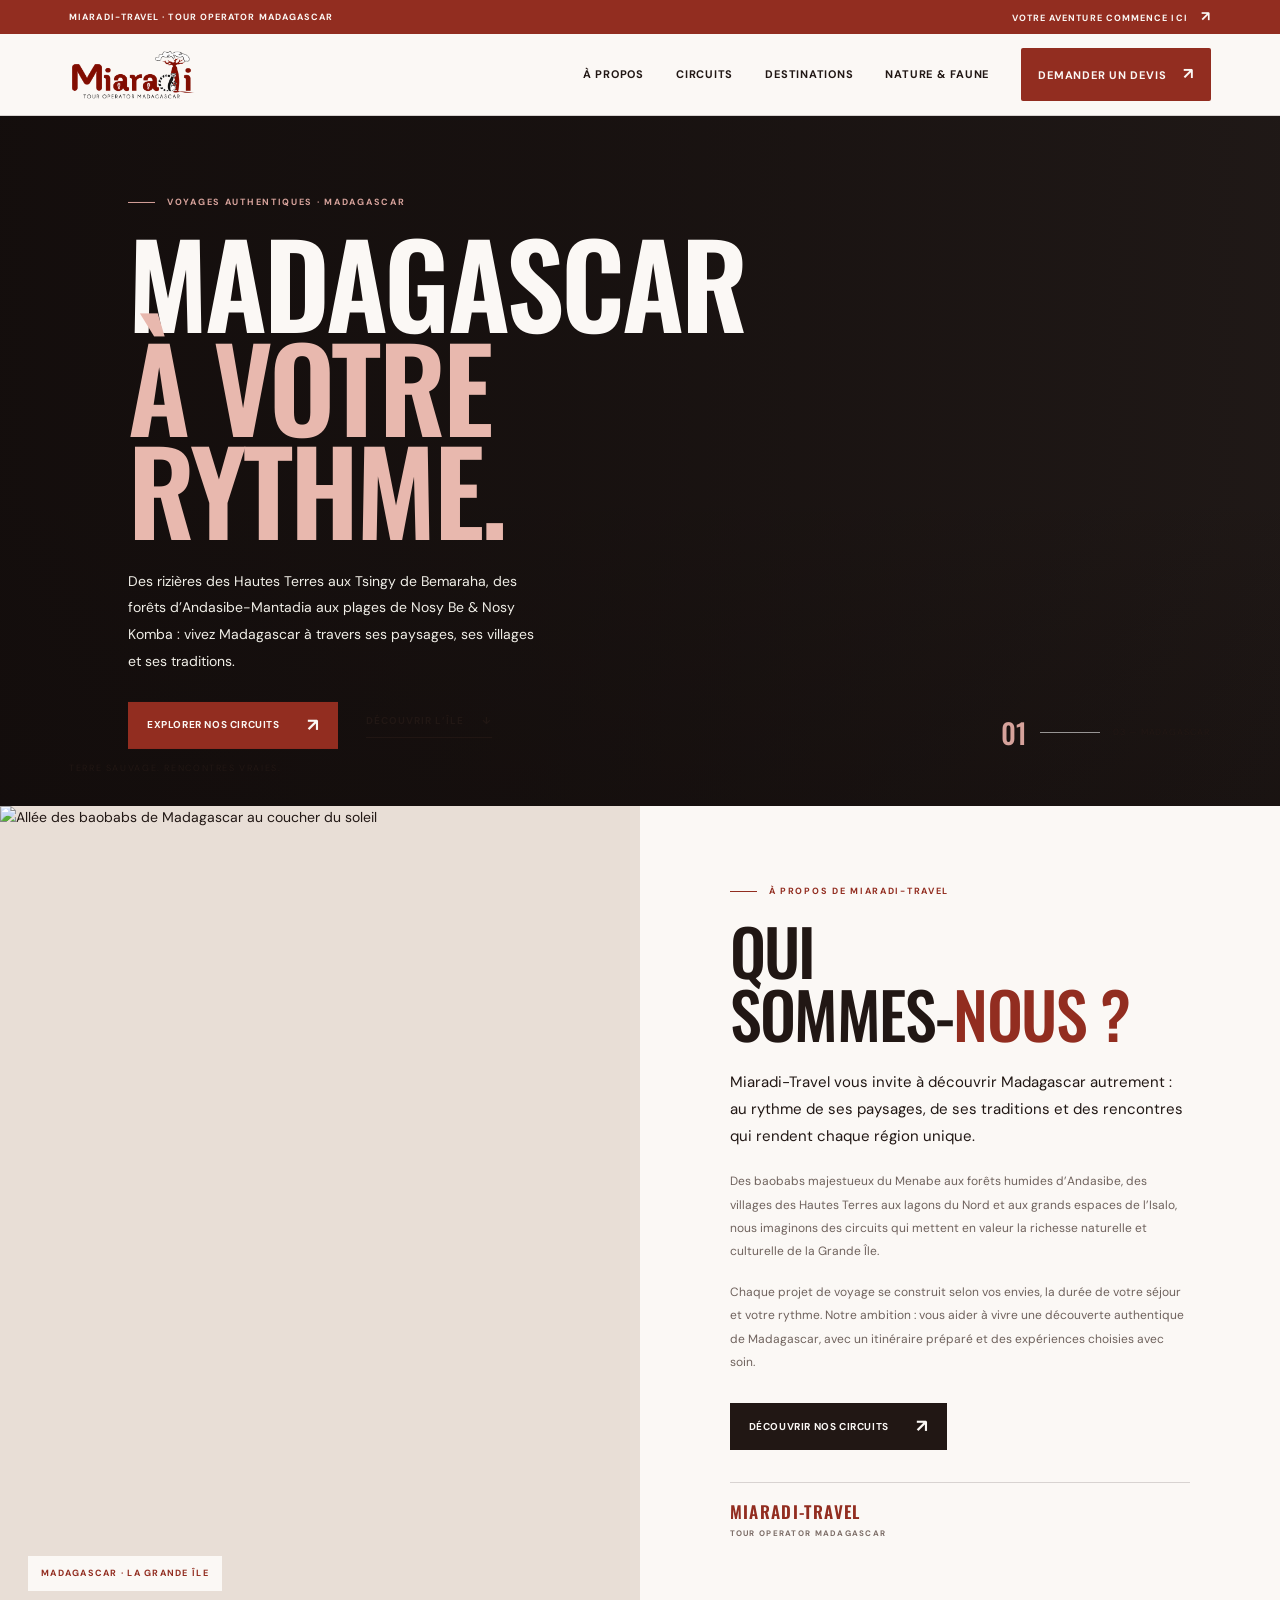
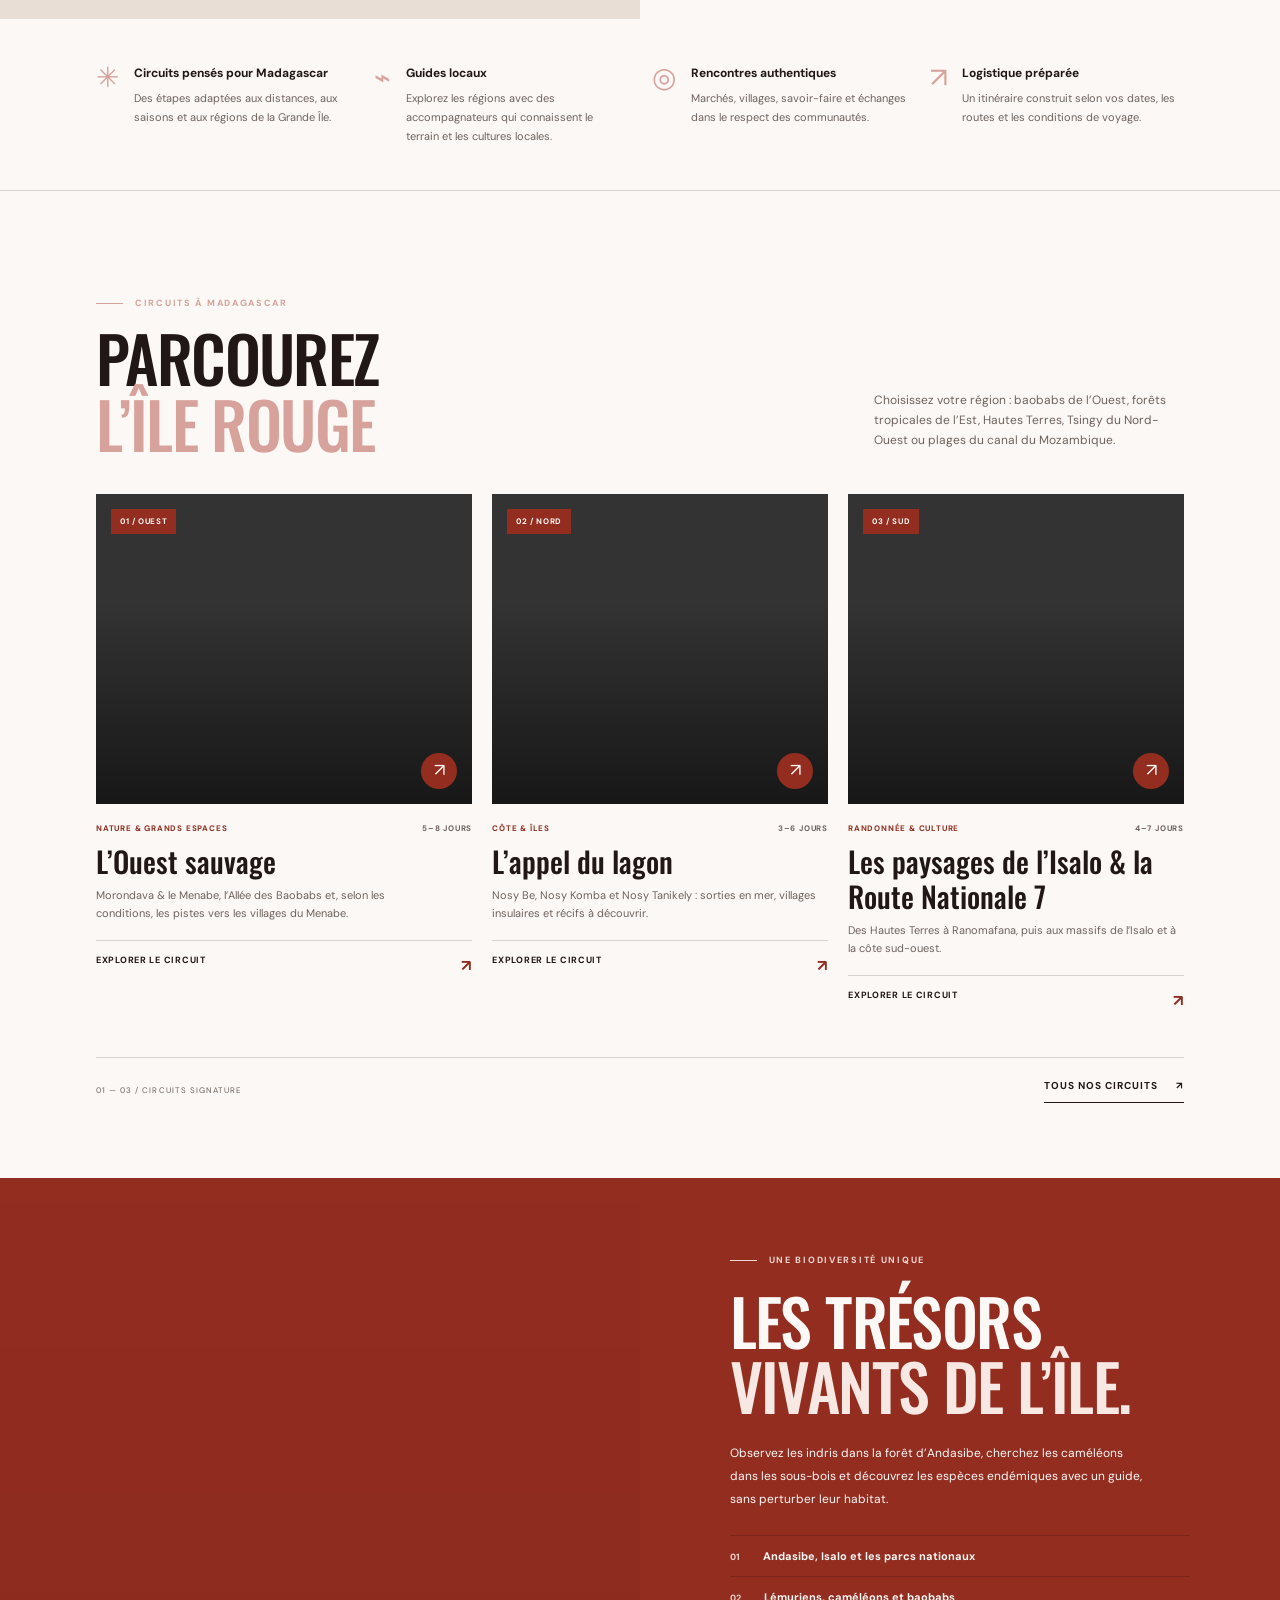
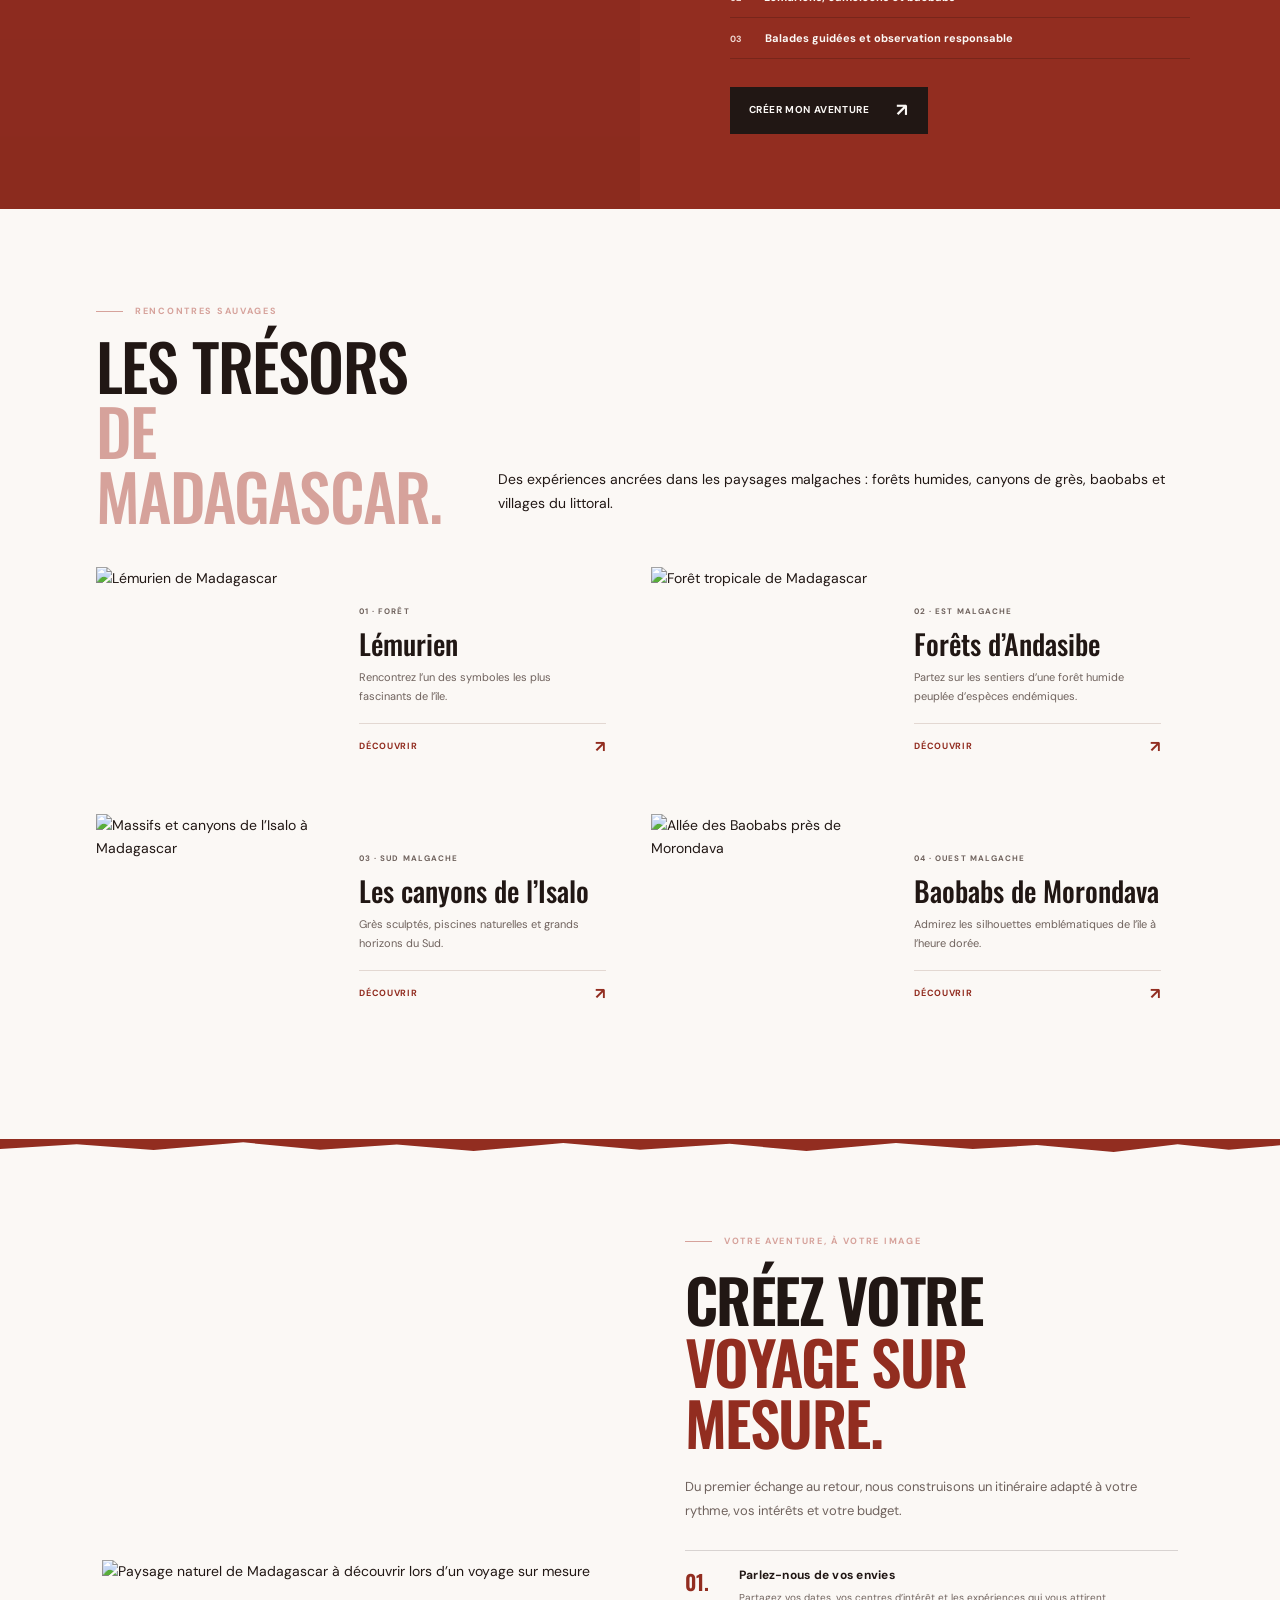
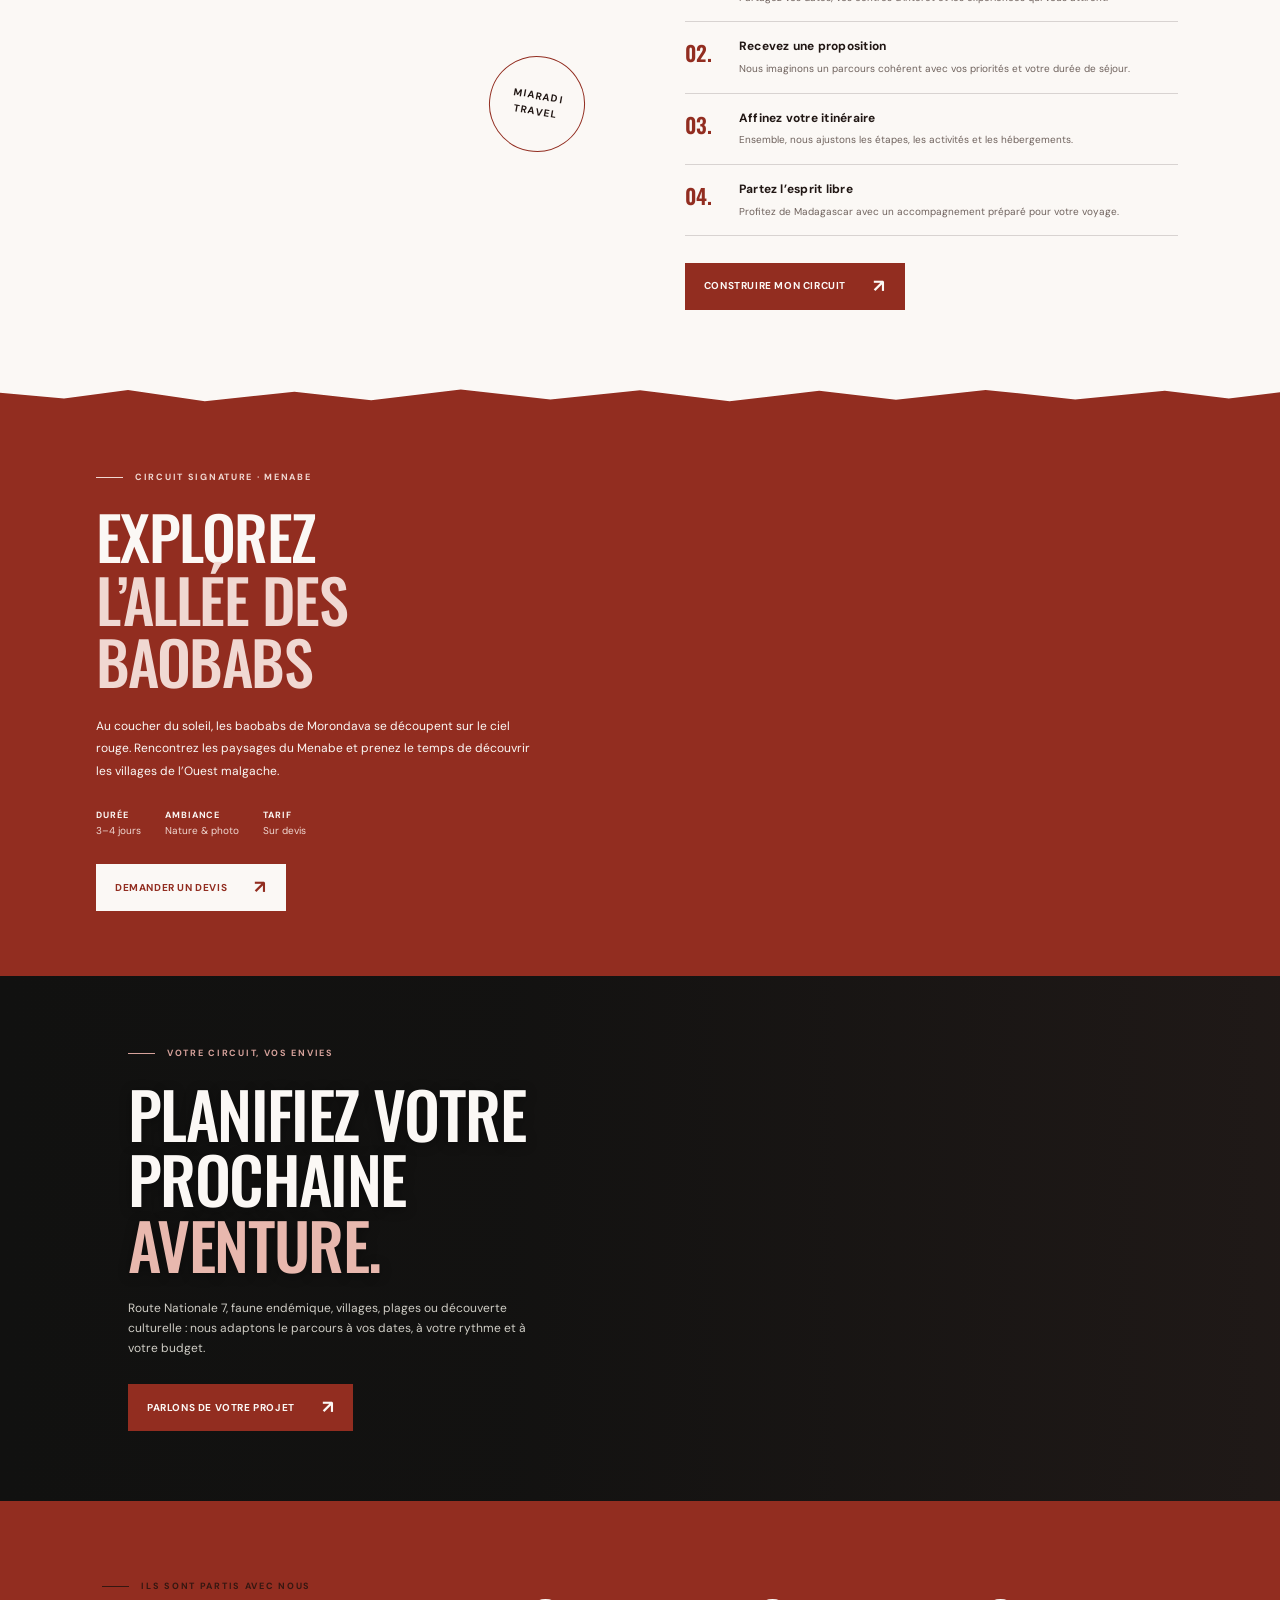
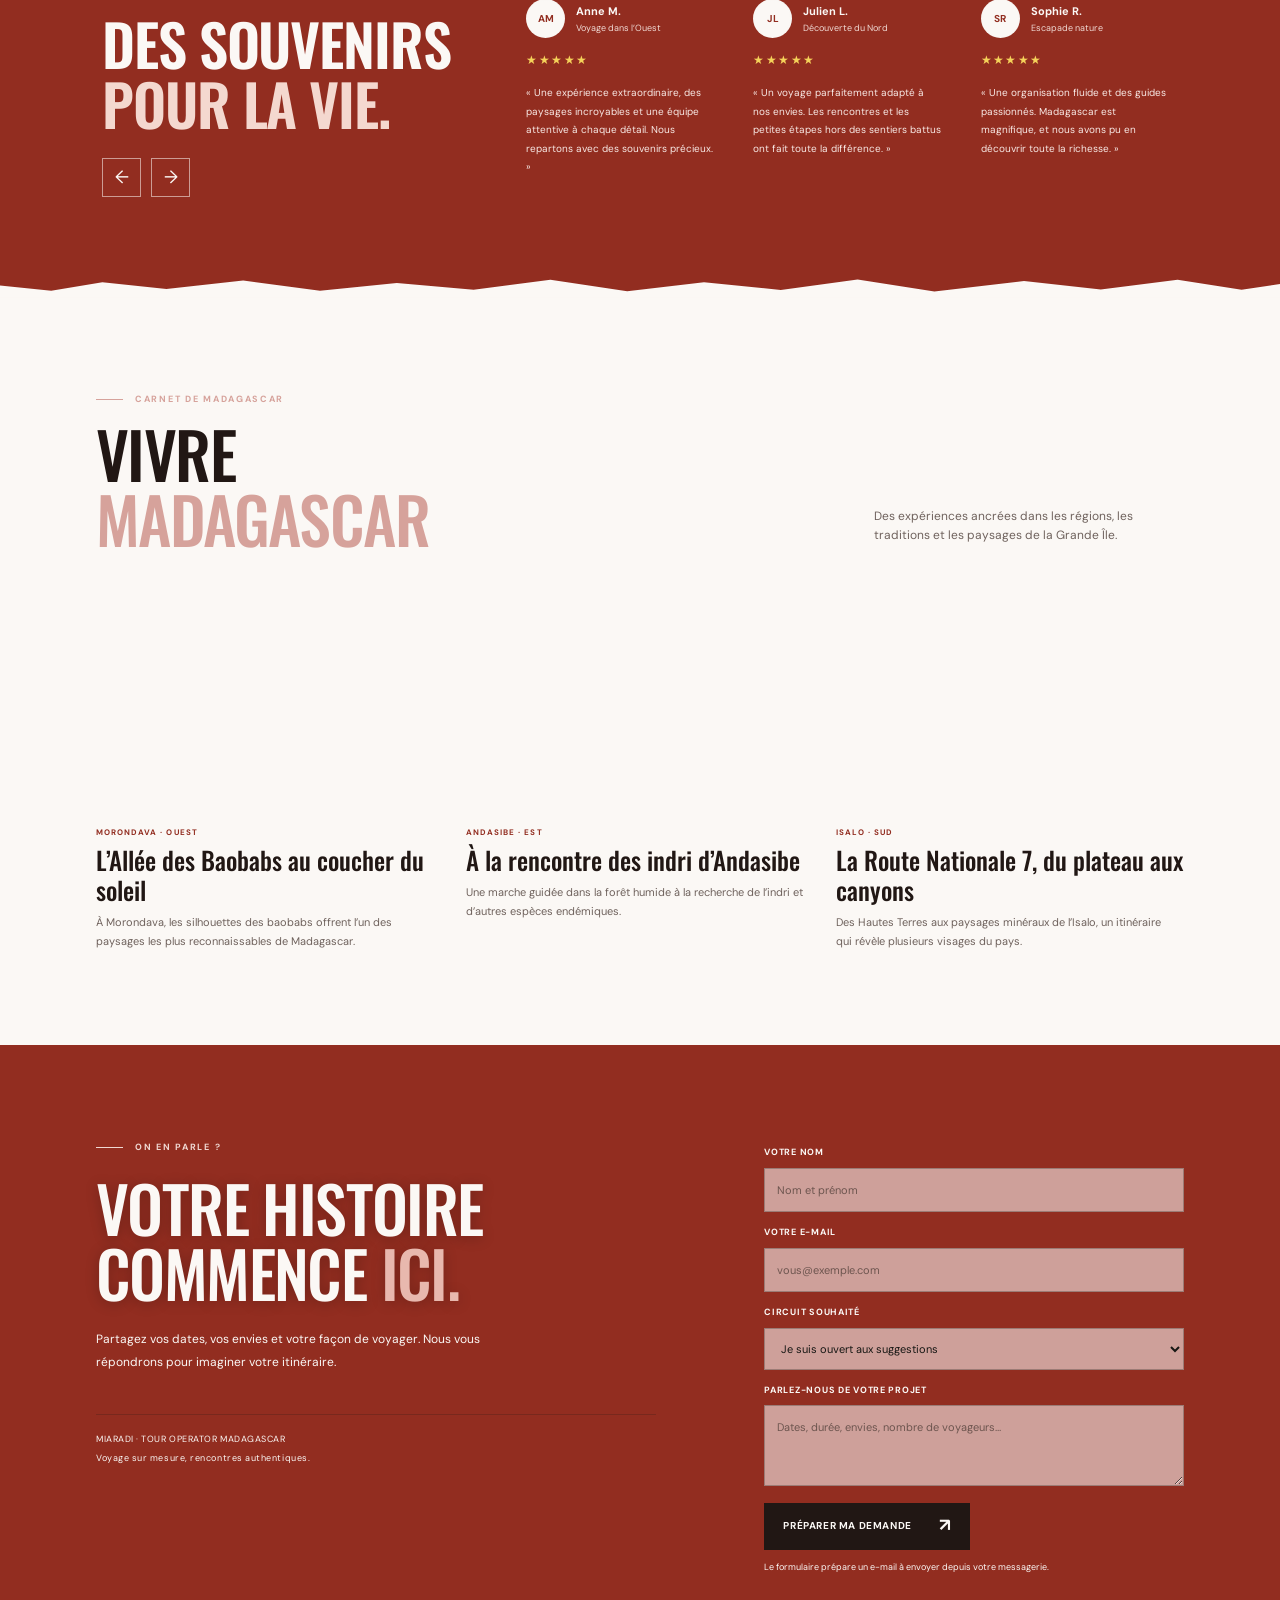
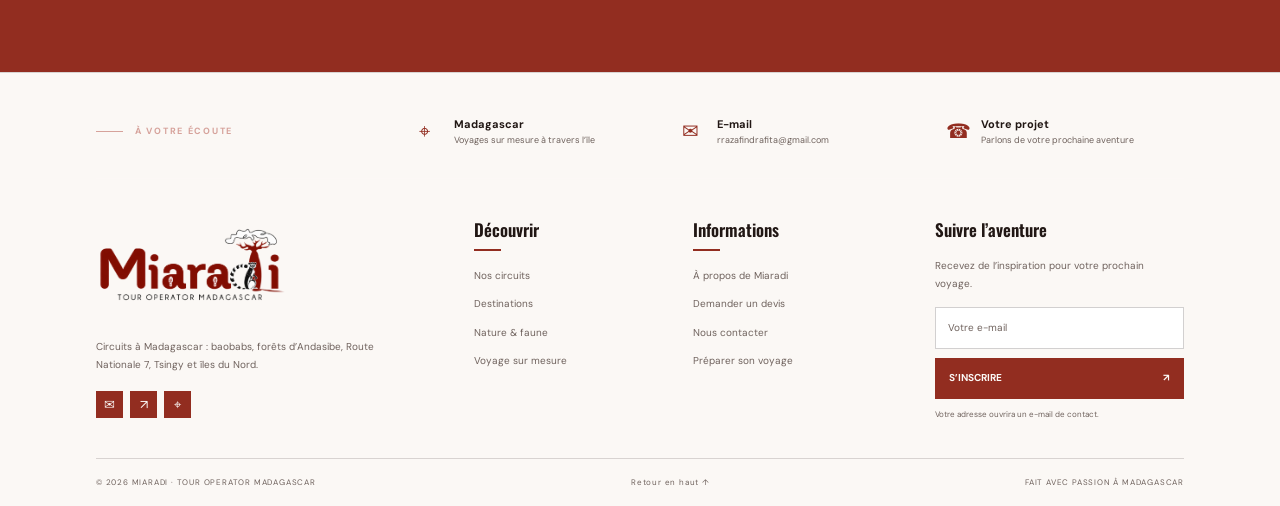
==== commit 05b9edd8: "Remove scroll arrow from hero section" ====
--- a/index.html
+++ b/index.html
@@ -44,7 +44,6 @@
             <div class="hero-counter"><strong id="slide-number">01</strong><span></span><small>03 — MADAGASCAR</small>
             </div>
             <div class="hero-caption">TERRE SAUVAGE. RENCONTRES VRAIES.</div>
-            <div class="hero-scroll">DÉFILER <span>↓</span></div>
         </section>
         <section class="about-miaradi" id="apropos" aria-labelledby="about-title">
             <div class="about-miaradi-photo">
--- a/styles.css
+++ b/styles.css
@@ -163,15 +163,15 @@
 }
 
 .hero-bg-one {
-  background-image: url('https://i.pinimg.com/736x/8a/25/7f/8a257fb433d74bcf21dae10694b885fb.jpg')
+  background-image: url('https://i.pinimg.com/1200x/53/9d/ae/539dae8e523c2ca5fb8d807de6aece96.jpg')
 }
 
 .hero-bg-two {
-  background-image: url('https://fr.pinterest.com/pin/515662226090832860/')
+  background-image: url('https://i.pinimg.com/1200x/53/9d/ae/539dae8e523c2ca5fb8d807de6aece96.jpg')
 }
 
 .hero-bg-three {
-  background-image: url('https://www.lanouvellerepublique.fr/indre/commune/montipouret/brigitte-moreau-a-madagascar-dans-la-peau')
+  background-image: url('https://i.pinimg.com/1200x/53/9d/ae/539dae8e523c2ca5fb8d807de6aece96.jpg')
 }
 
 .hero-shade {
--- a/reference-sections.css
+++ b/reference-sections.css
@@ -144,3 +144,15 @@
   .reference-footer .footer-bottom{align-items:flex-start;flex-direction:column;gap:10px}
   .reference-footer .footer-bottom span:last-child{display:none}
 }
+
+
+/* Hero slideshow: three distinct Madagascar travel images requested by the owner. */
+.hero-bg-one {
+  background-image: url("https://encrypted-tbn0.gstatic.com/images?q=tbn:ANd9GcS1rP6N4Np2xHKLBkR8HpqgezJ2EzBzWpJ8DYfIEt2CtR_Hj2OVyx2azVhi&s=10");
+}
+.hero-bg-two {
+  background-image: url("https://i.pinimg.com/1200x/53/9d/ae/539dae8e523c2ca5fb8d807de6aece96.jpg");
+}
+.hero-bg-three {
+  background-image: url("https://i.pinimg.com/1200x/90/c3/48/90c348c4935b984f3d872ad880b4065c.jpg");
+}
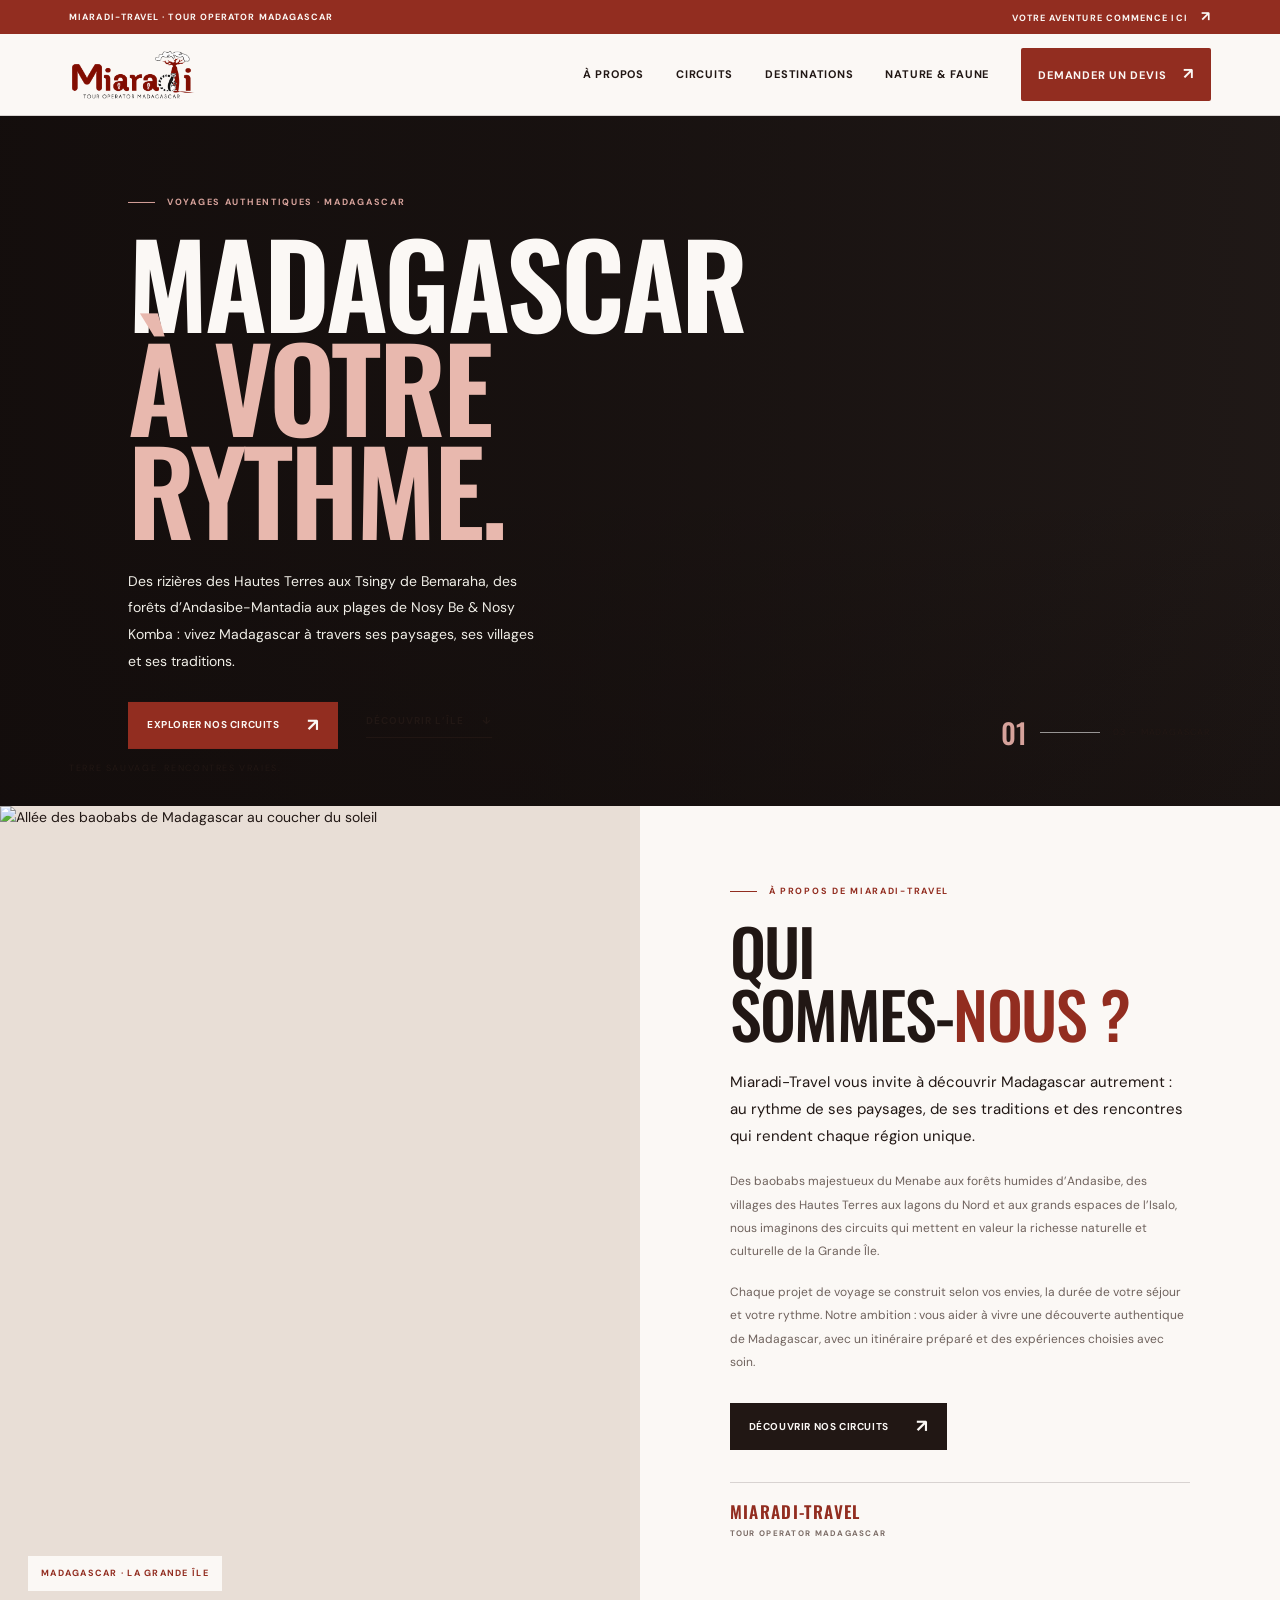
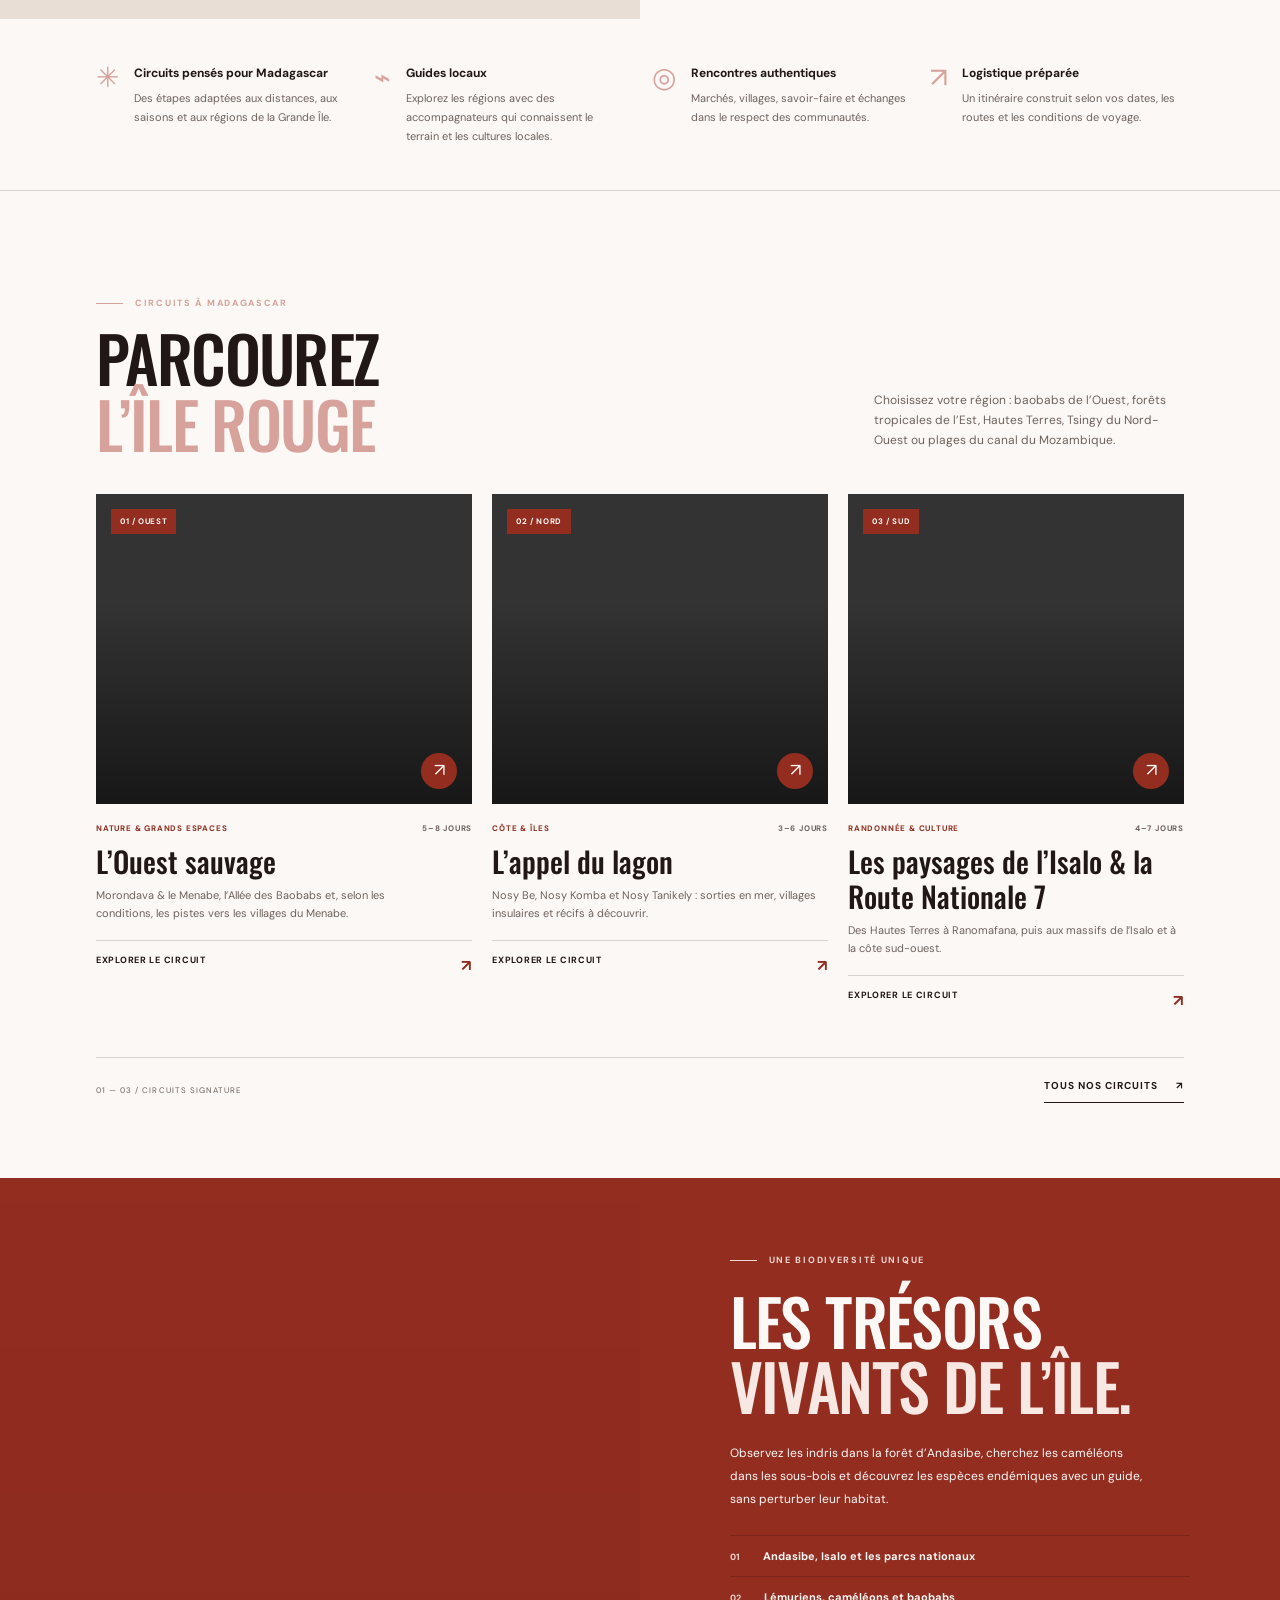
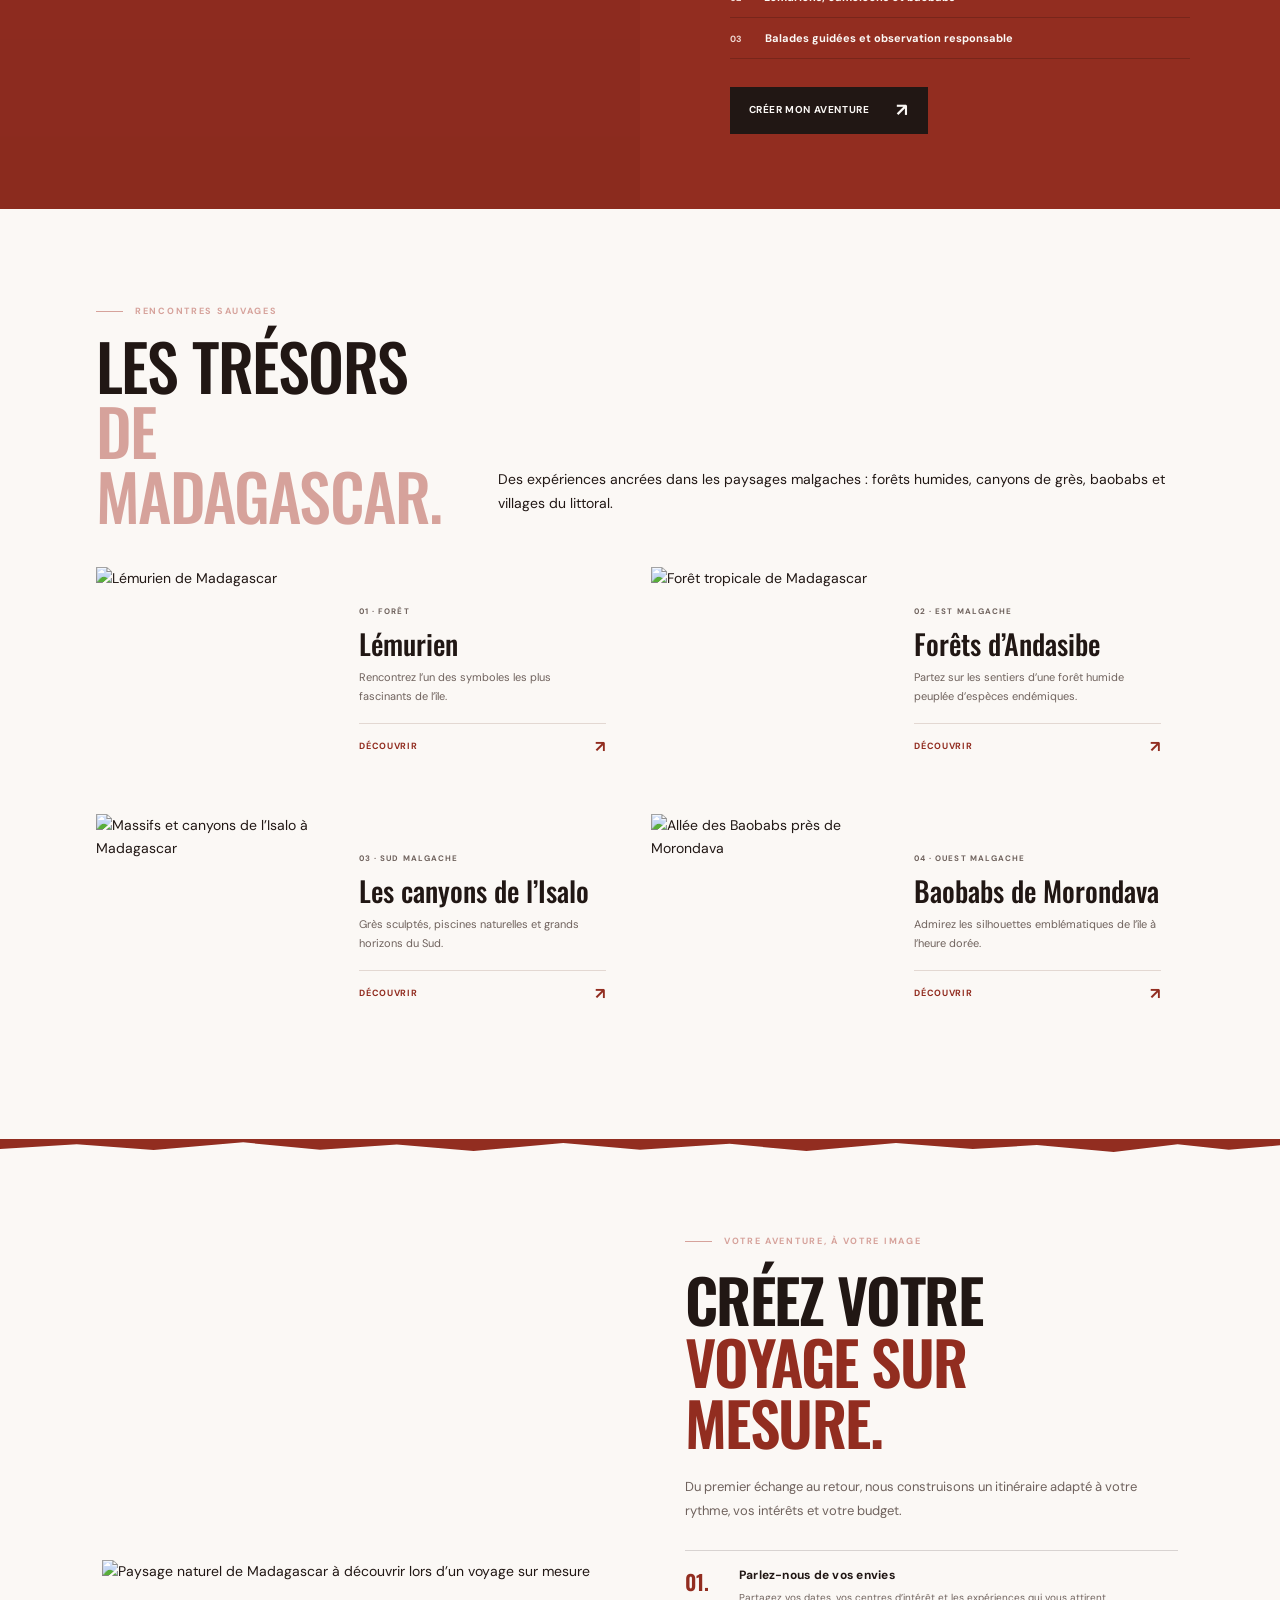
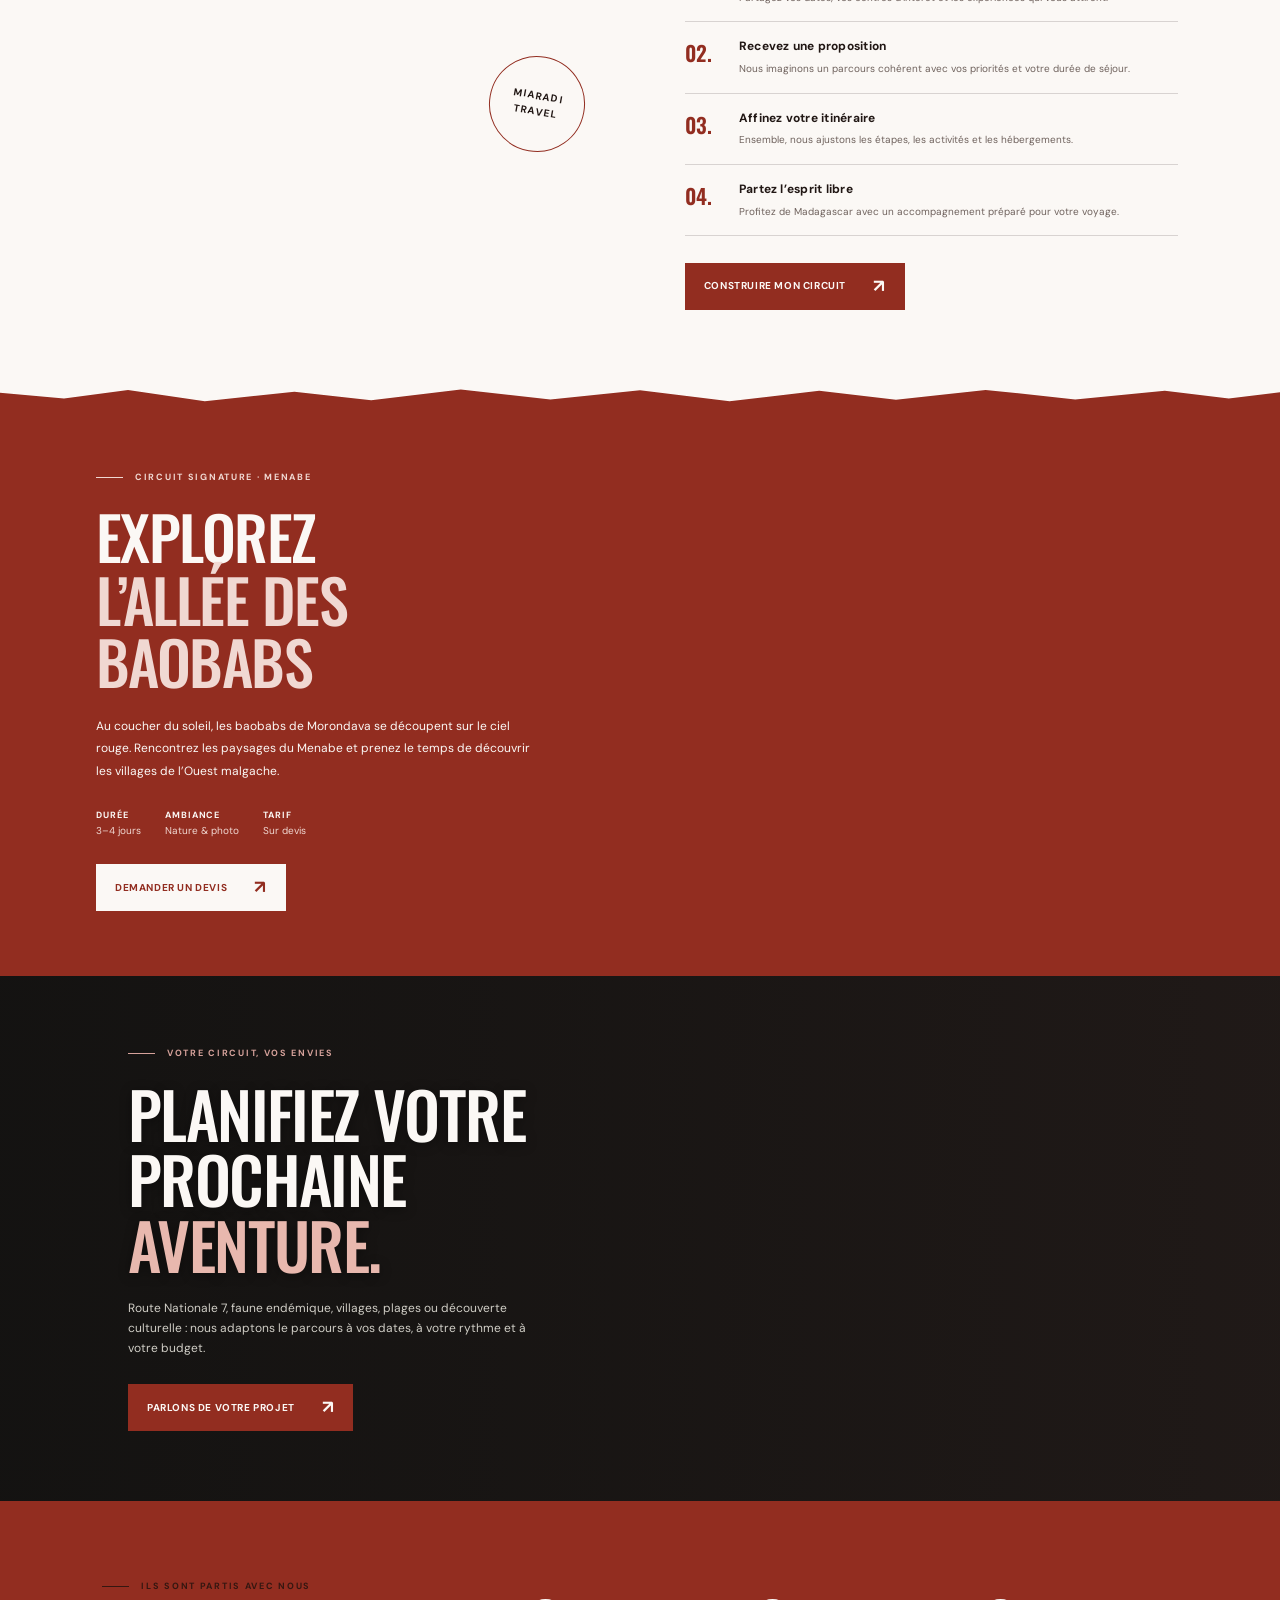
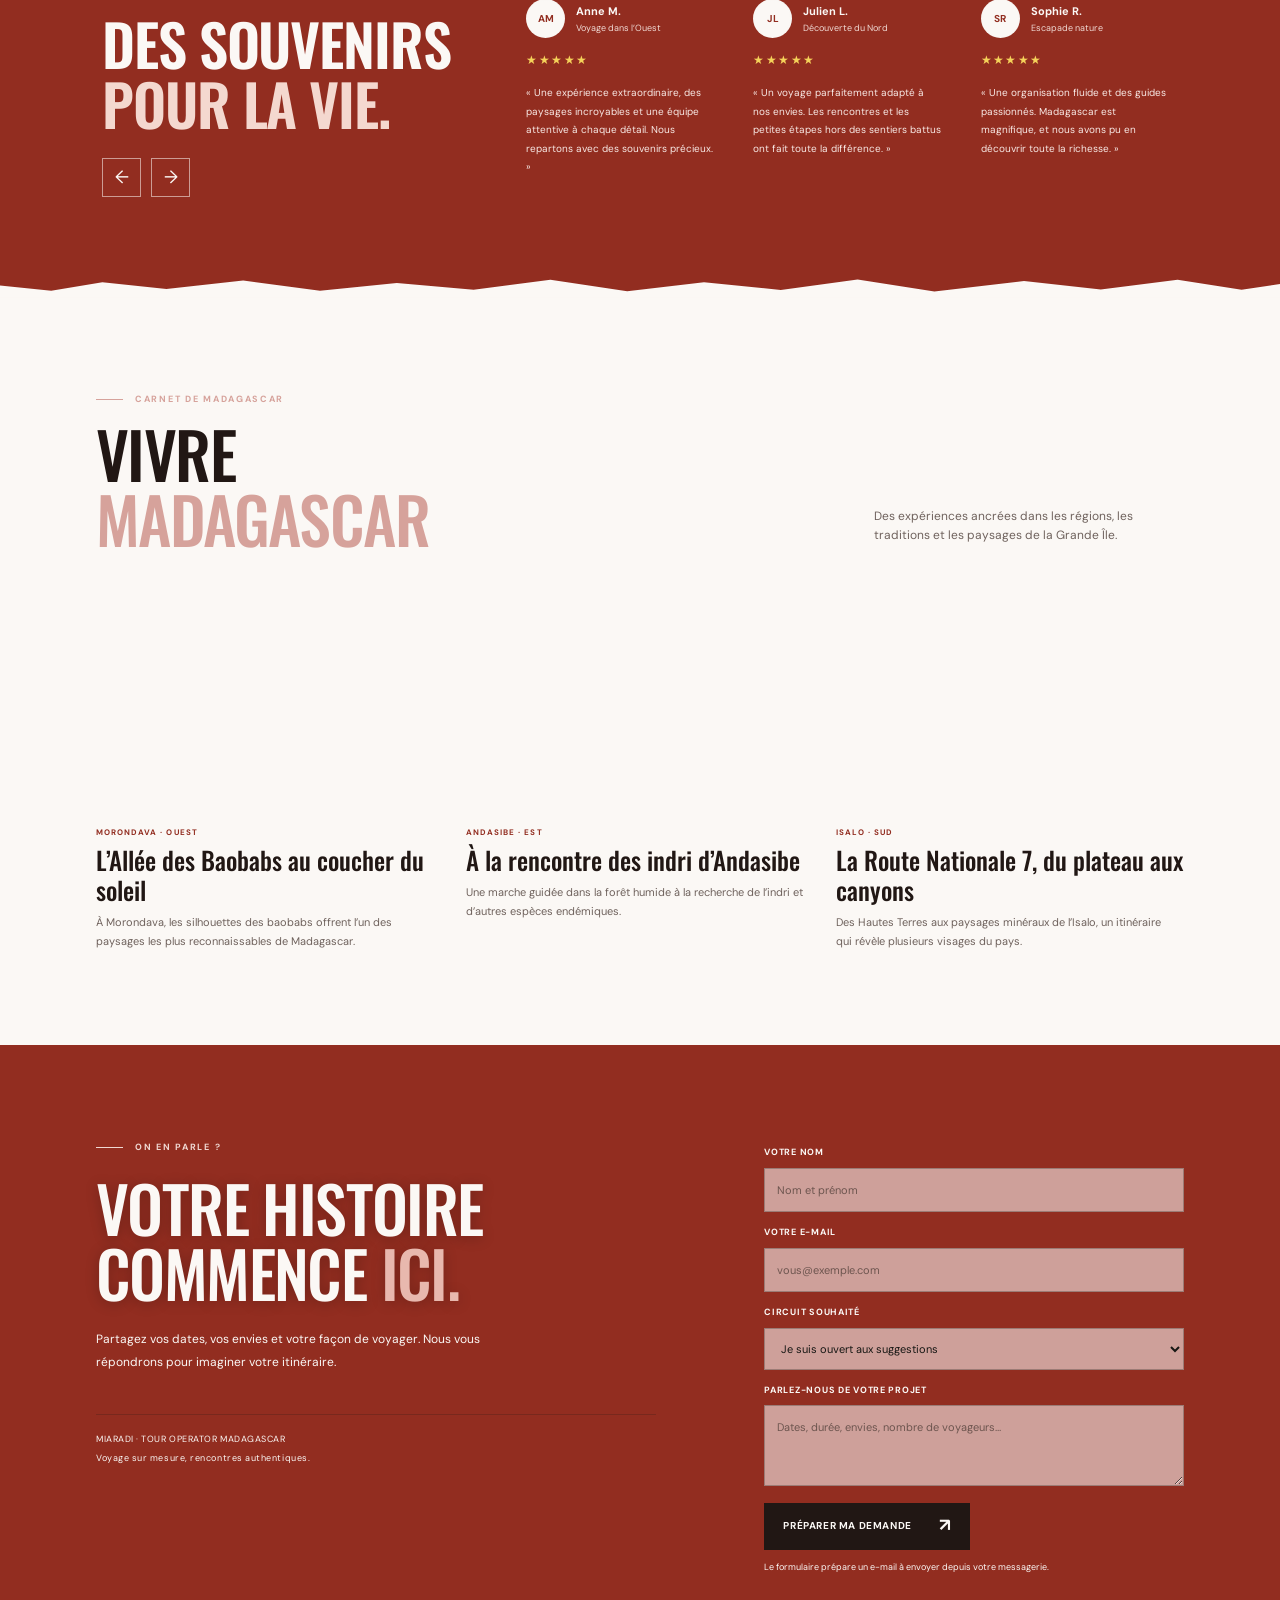
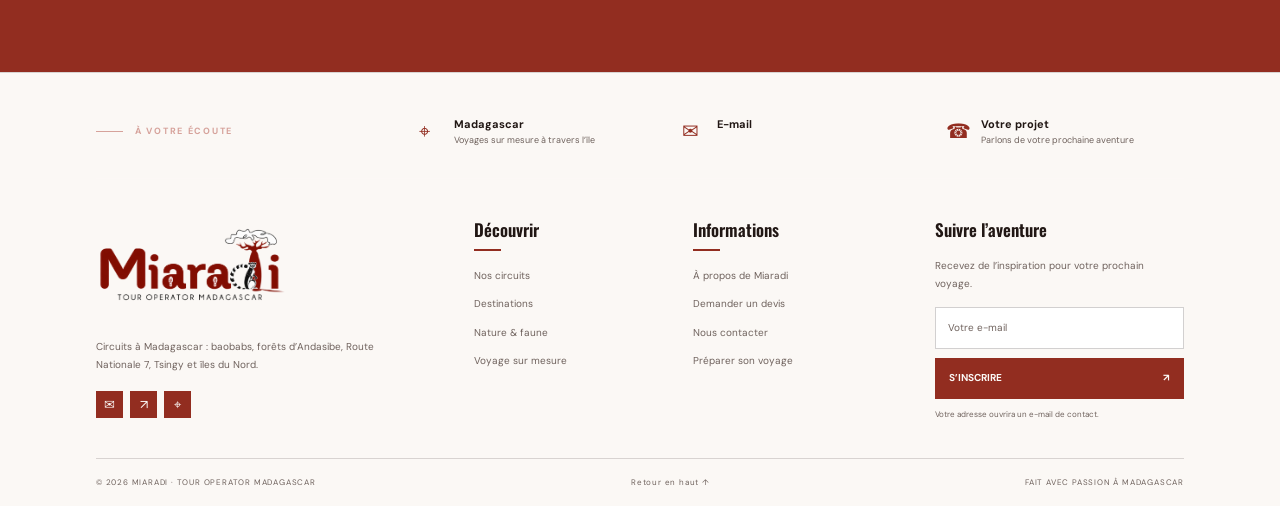
==== commit bd08fc12: "Update footer contact information Removed email address from footer contact section." ====
--- a/index.html
+++ b/index.html
@@ -354,7 +354,7 @@
             <p class="eyebrow"><span class="eyebrow-line"></span> À VOTRE ÉCOUTE</p>
             <div class="footer-contact-grid">
                 <p><span>⌖</span><strong>Madagascar</strong><small>Voyages sur mesure à travers l’île</small></p>
-                <p><span>✉</span><strong>E-mail</strong><small>rrazafindrafita@gmail.com</small></p>
+                <p><span>✉</span><strong>E-mail</strong></p>
                 <p><span>☎</span><strong>Votre projet</strong><small>Parlons de votre prochaine aventure</small></p>
             </div>
         </div>
--- a/styles.css
+++ b/styles.css
@@ -324,22 +324,6 @@
   letter-spacing: .18em
 }
 
-.hero-scroll {
-  position: absolute;
-  right: 5.5%;
-  top: 42%;
-  writing-mode: vertical-rl;
-  font-size: 8px;
-  letter-spacing: .2em;
-  display: flex;
-  align-items: center;
-  gap: 12px
-}
-
-.hero-scroll span {
-  color: var(--yellow);
-  font-size: 18px
-}
 
 .benefits {
   display: grid;
@@ -718,15 +702,15 @@
 .cta-image {
   position: absolute;
   inset: 0;
-  background: url('https://i.pinimg.com/1200x/e8/8b/93/e88b93ed052915fd778de66064371cd7.jpg') center 52%/cover;
-  opacity: .62
+  background: url('https://i.pinimg.com/736x/0c/5e/7d/0c5e7d36c5c6c85b2bdcff7ed44d9216.jpg') center 52%/cover;
+  opacity: .9
 }
 
 .cta-banner:after {
   content: "";
   position: absolute;
   inset: 0;
-  background: linear-gradient(90deg, #111110 0%, rgba(17, 17, 16, .9) 40%, rgba(17, 17, 16, .1) 100%)
+  background: linear-gradient(90deg, rgba(17, 17, 16, .82) 0%, rgba(17, 17, 16, .55) 42%, rgba(17, 17, 16, .08) 100%)
 }
 
 .cta-content {
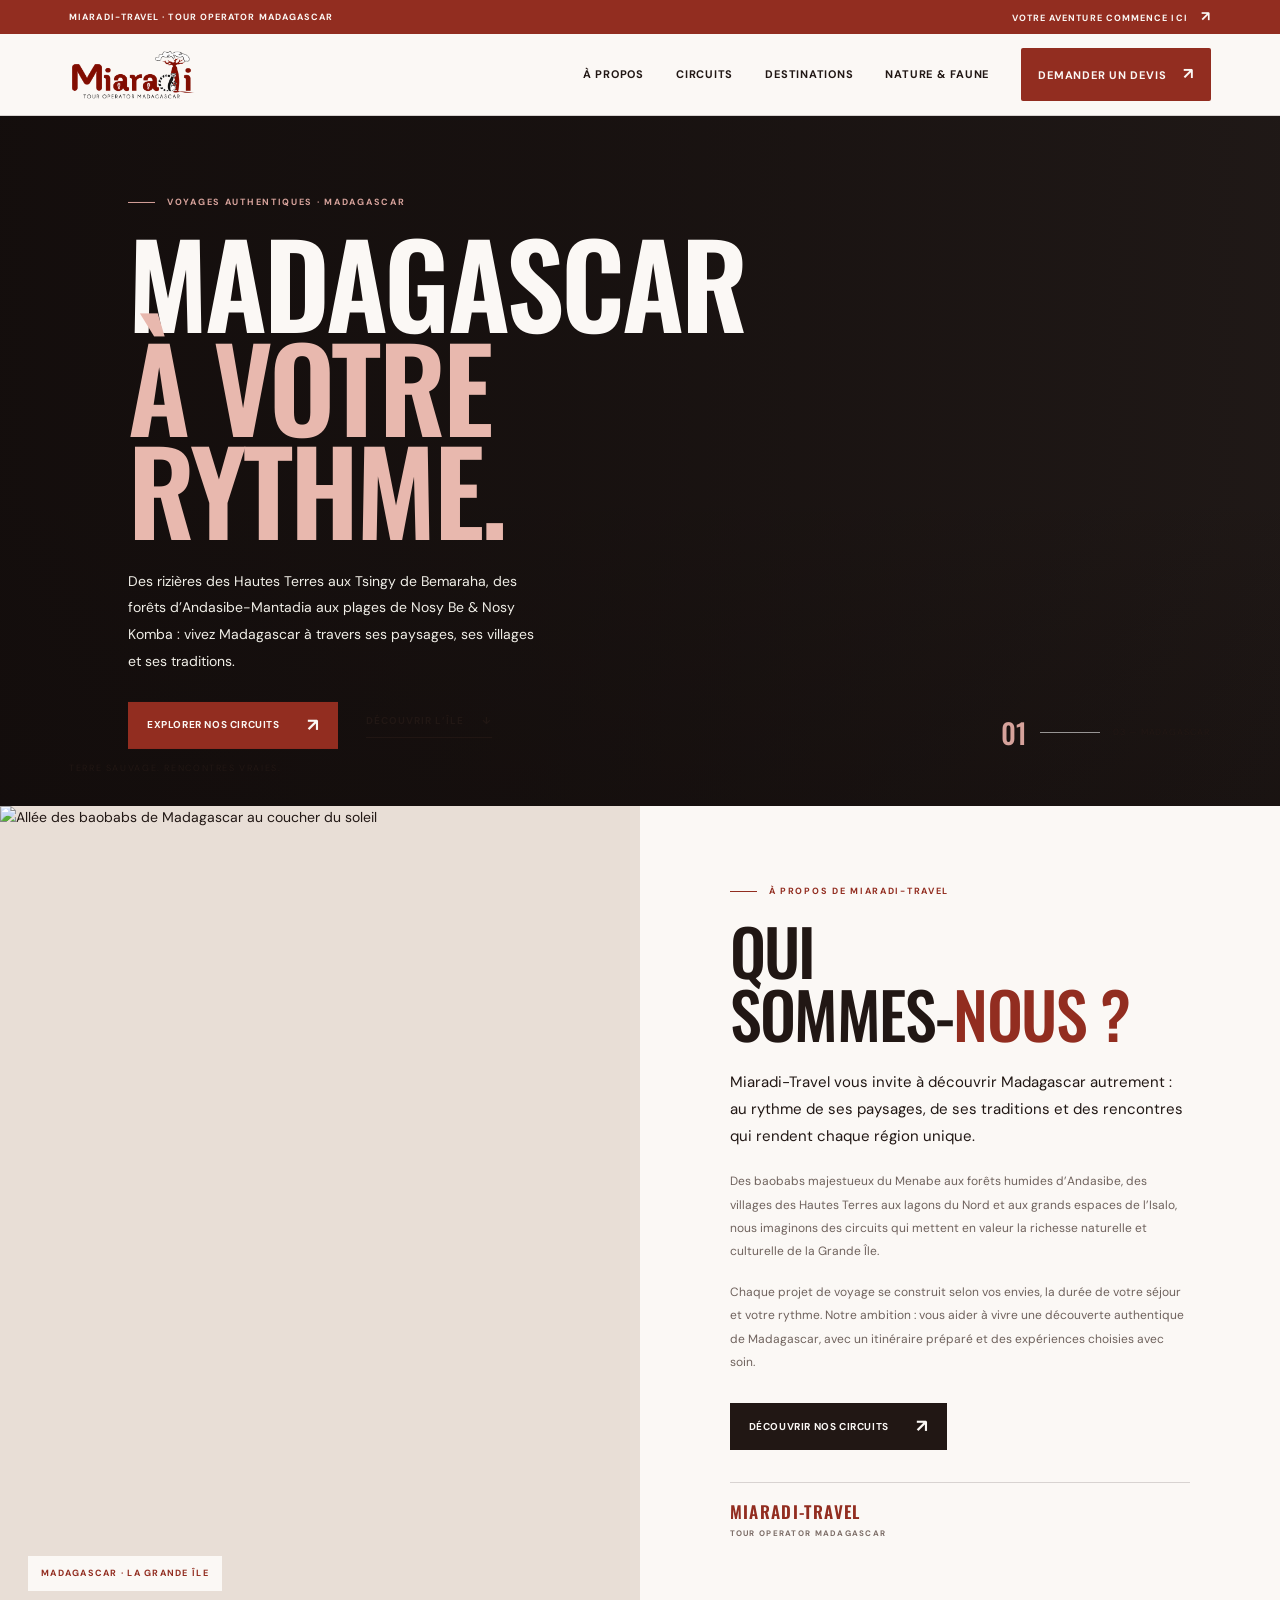
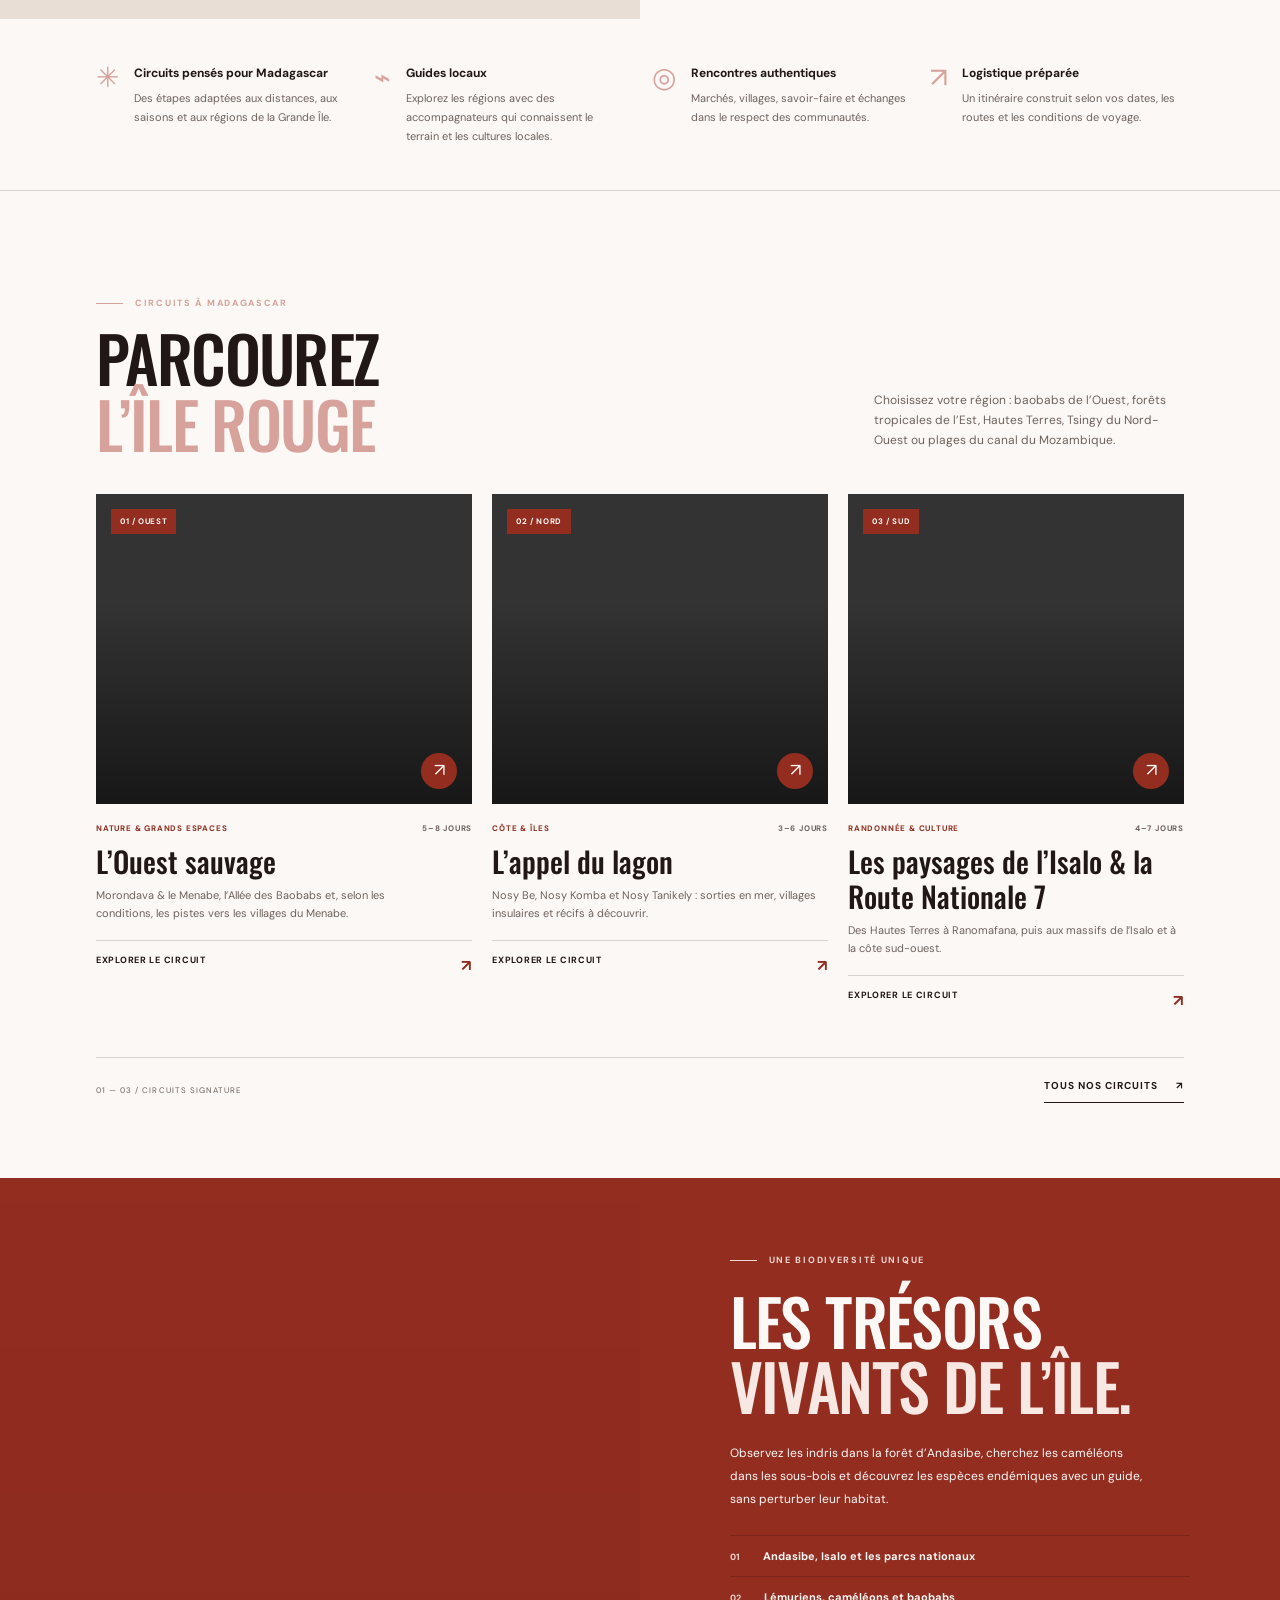
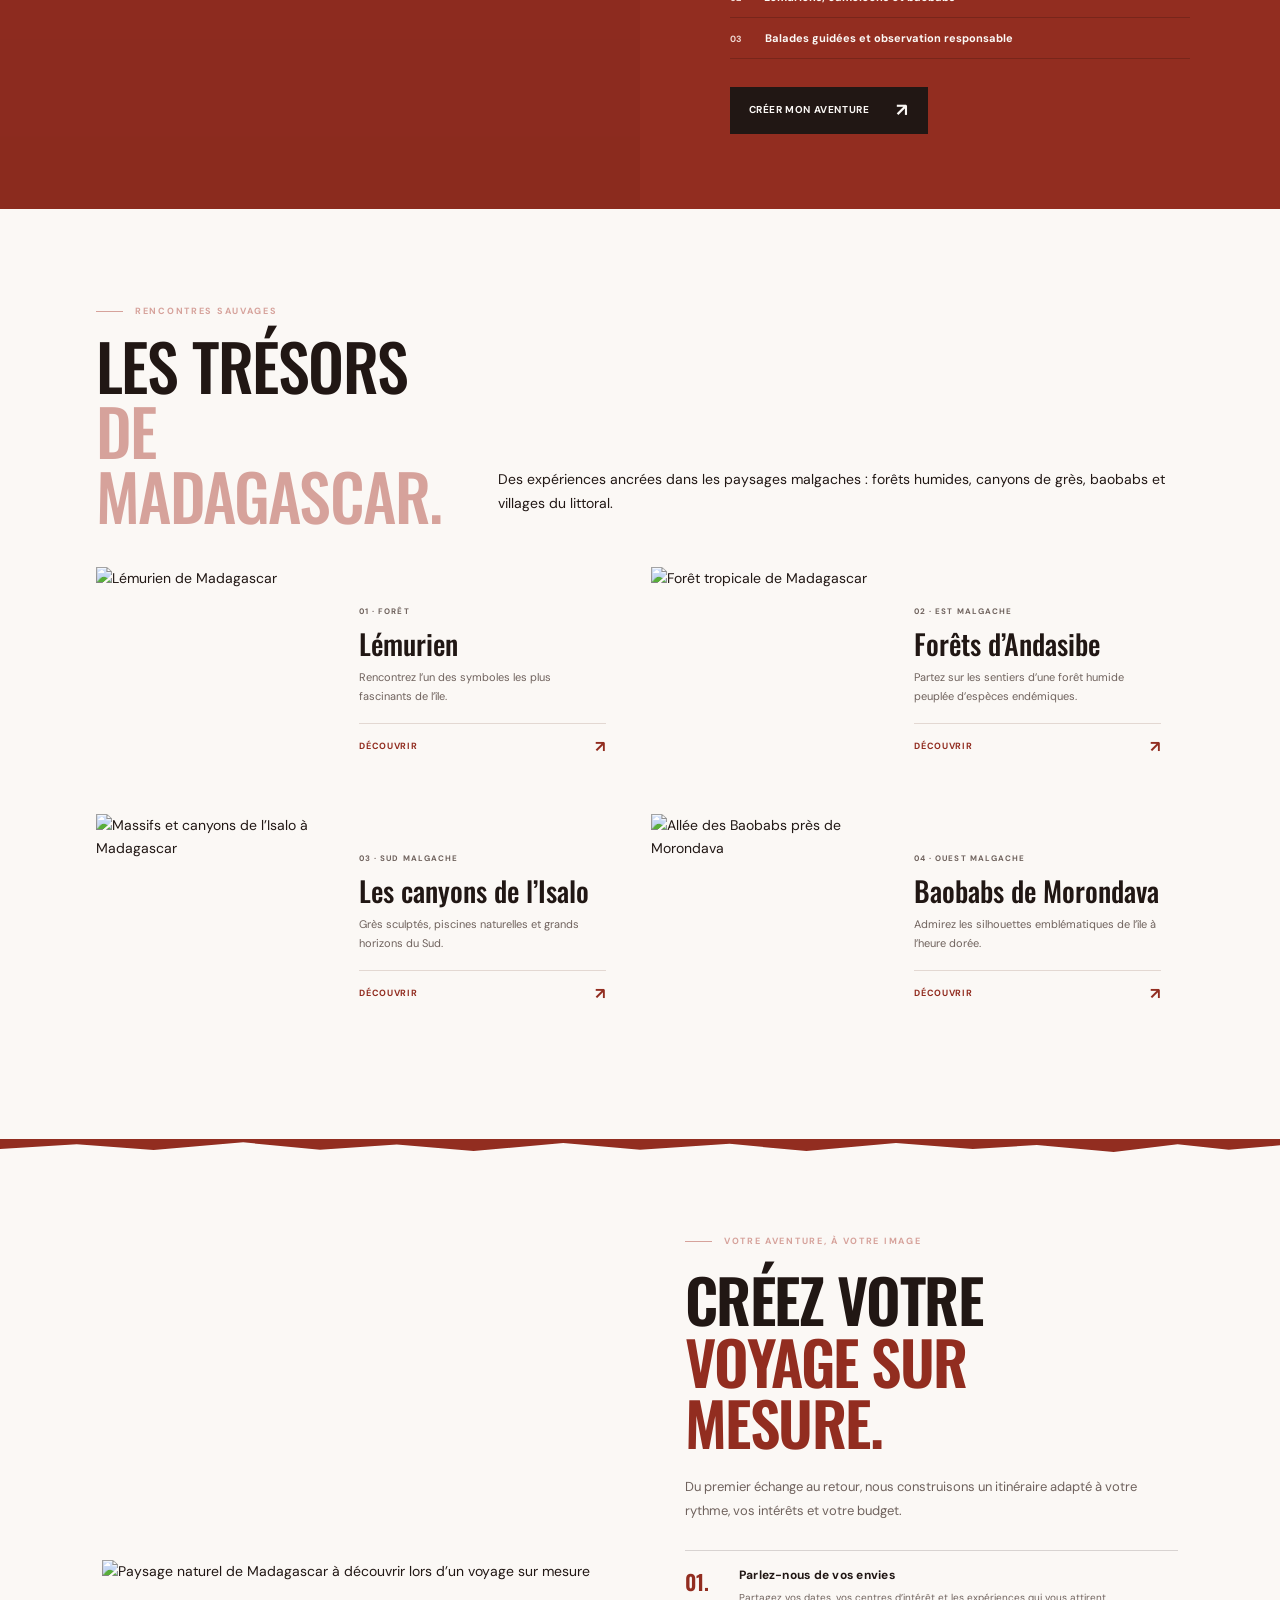
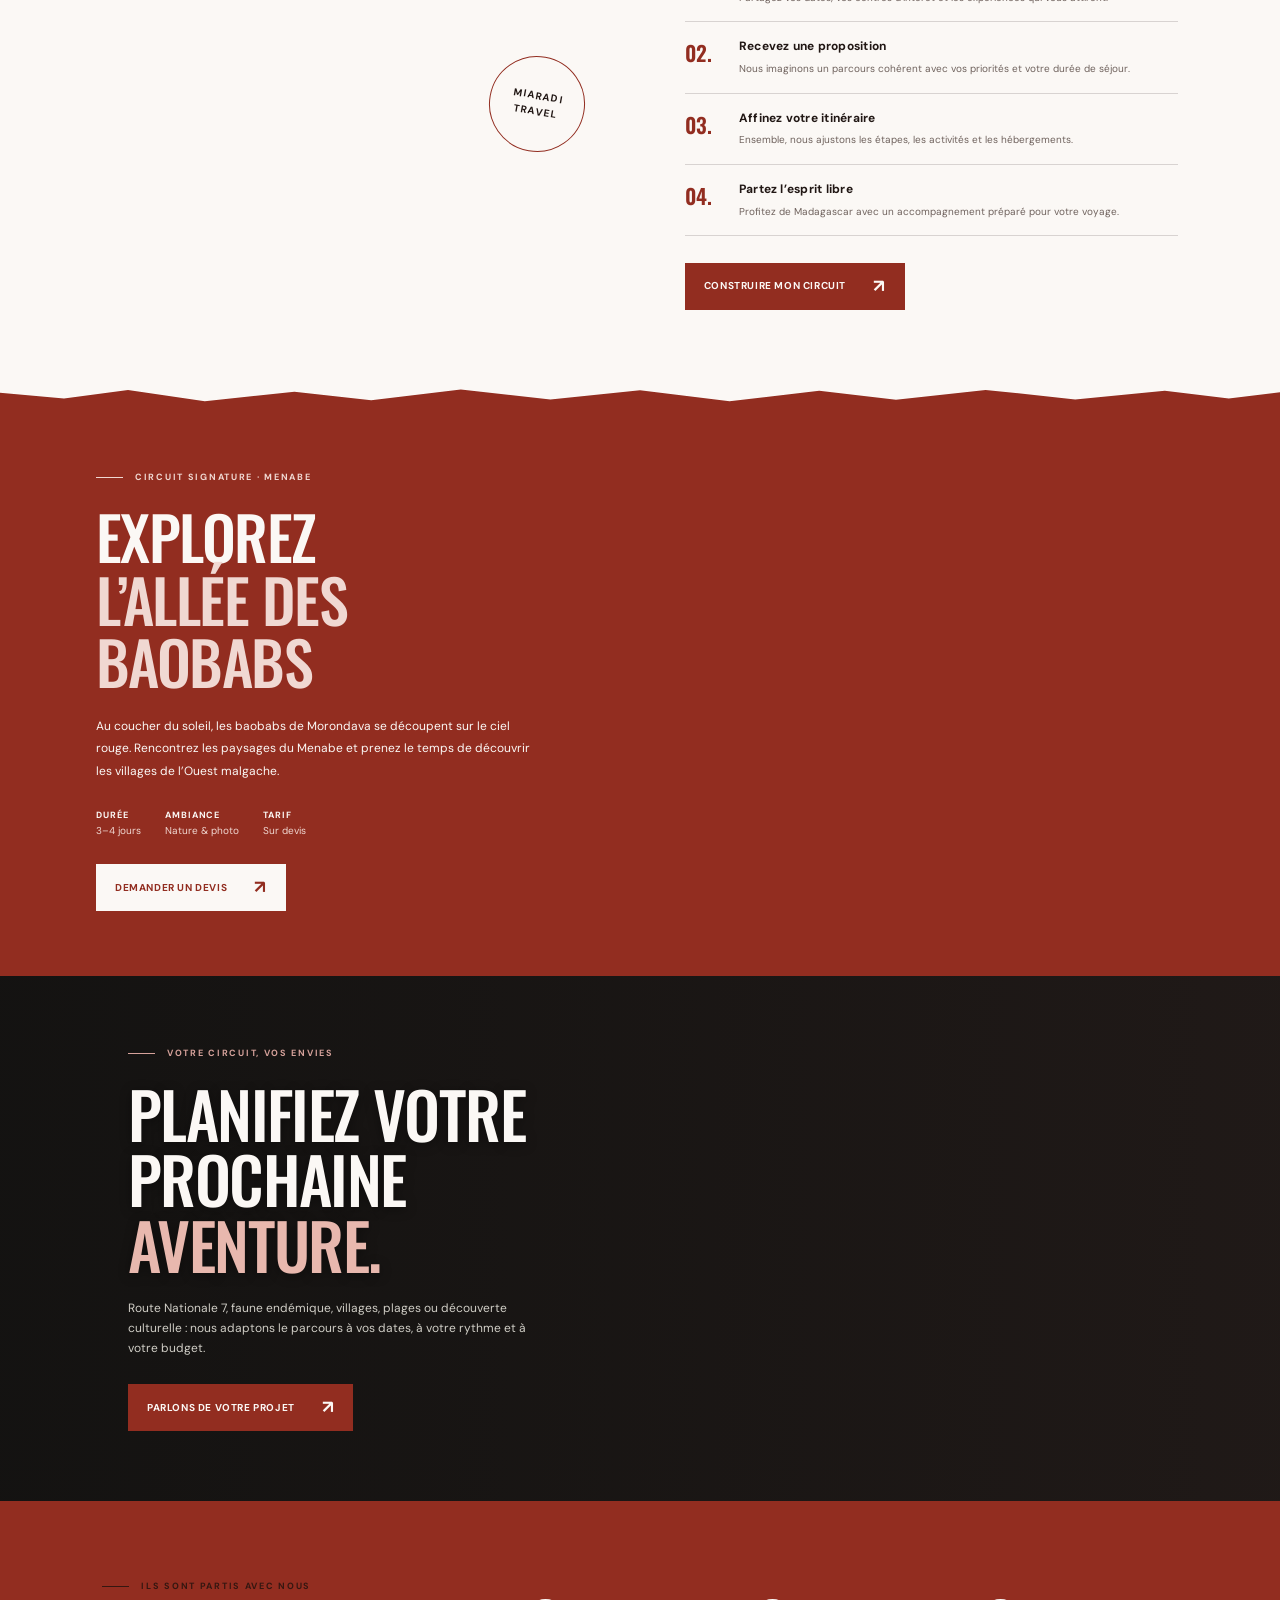
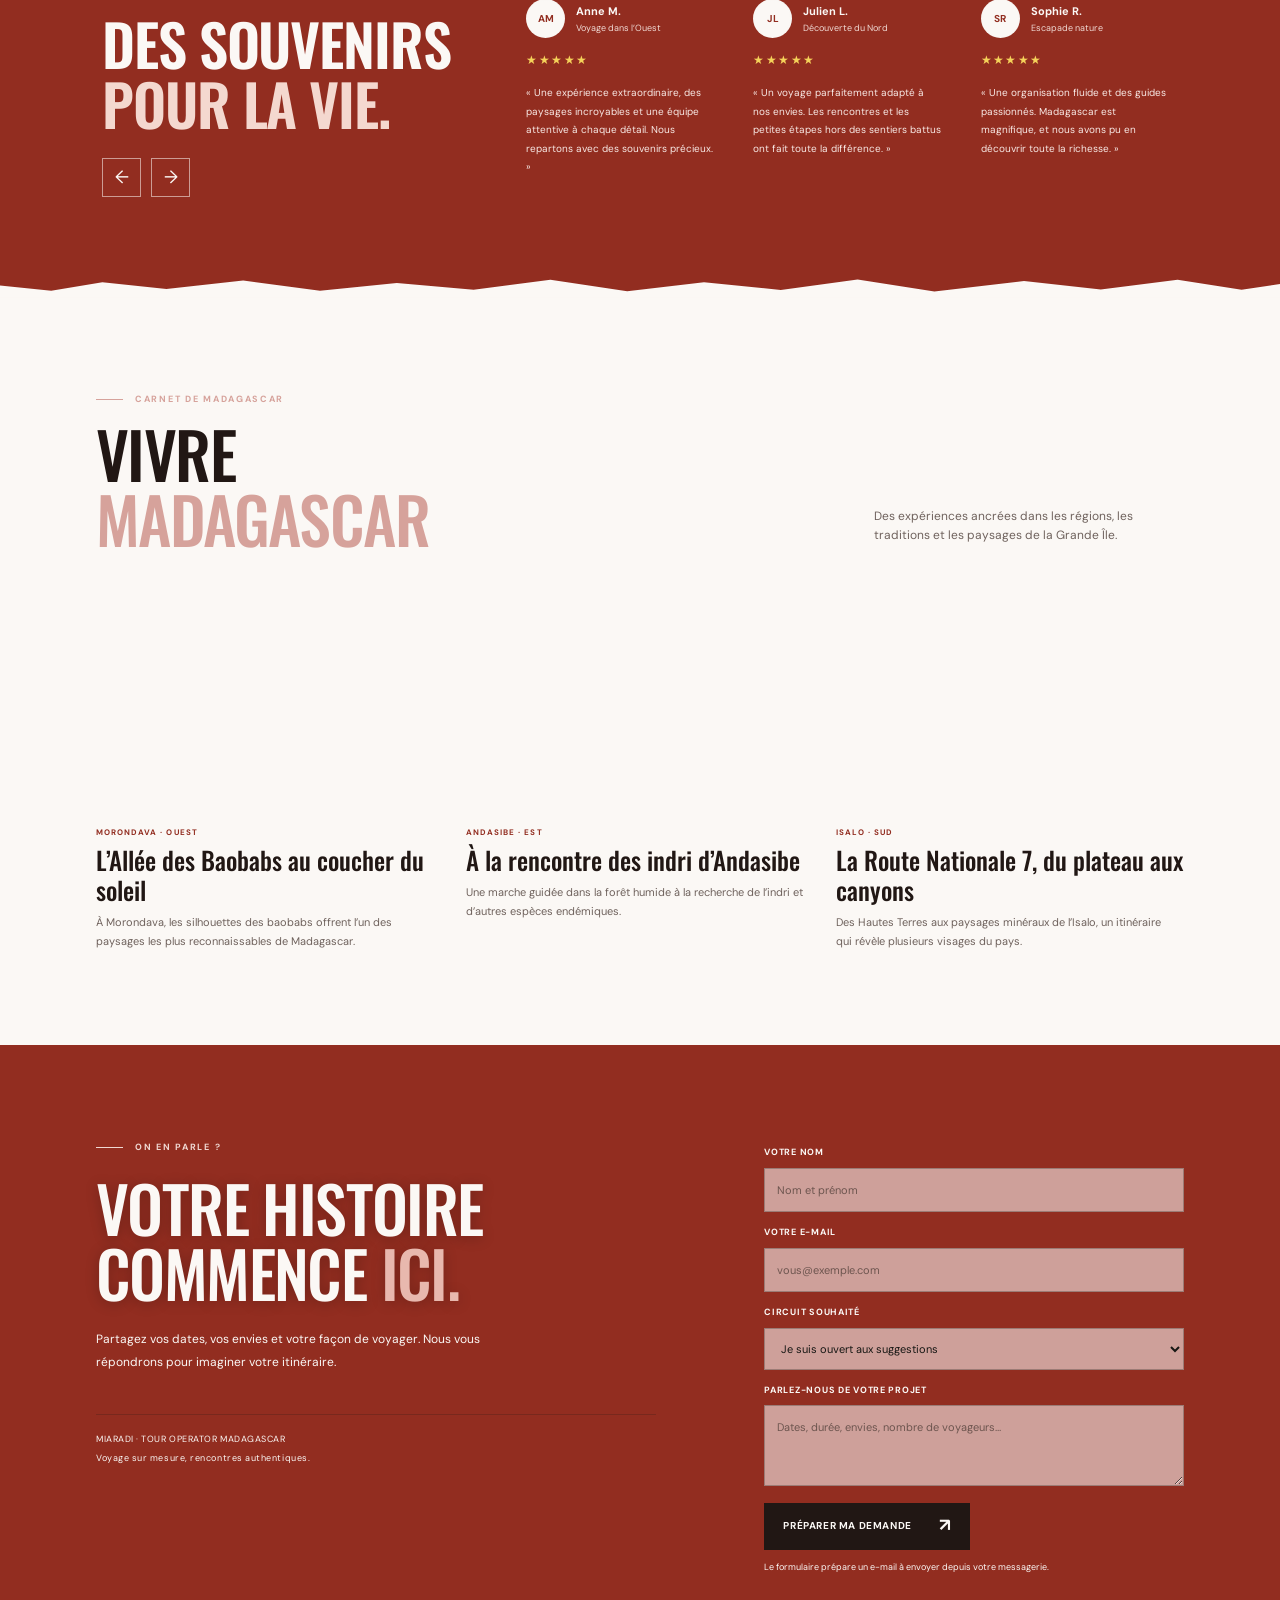
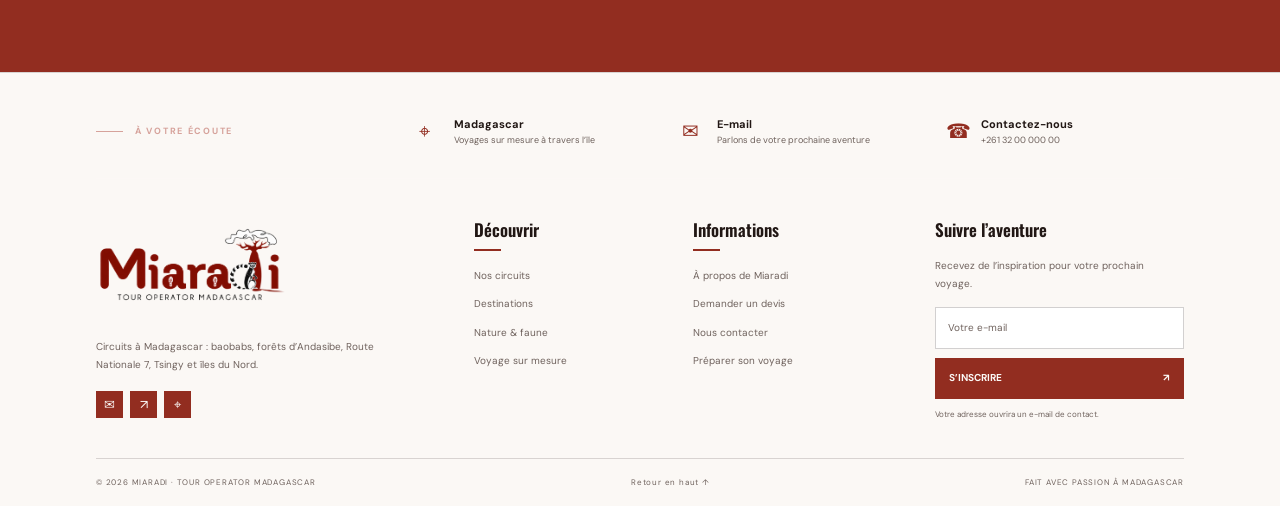
==== commit 62361de0: "Enhance footer contact section Updated footer contact information with additional details." ====
--- a/index.html
+++ b/index.html
@@ -354,8 +354,8 @@
             <p class="eyebrow"><span class="eyebrow-line"></span> À VOTRE ÉCOUTE</p>
             <div class="footer-contact-grid">
                 <p><span>⌖</span><strong>Madagascar</strong><small>Voyages sur mesure à travers l’île</small></p>
-                <p><span>✉</span><strong>E-mail</strong></p>
-                <p><span>☎</span><strong>Votre projet</strong><small>Parlons de votre prochaine aventure</small></p>
+                <p><span>✉</span><strong>E-mail</strong><small>Parlons de votre prochaine aventure</small></p>
+            <p><span>☎</span><strong>Contactez-nous</strong><small>+261 32 00 000 00</small></p>
             </div>
         </div>
         <div class="footer-gallery-rule"></div>
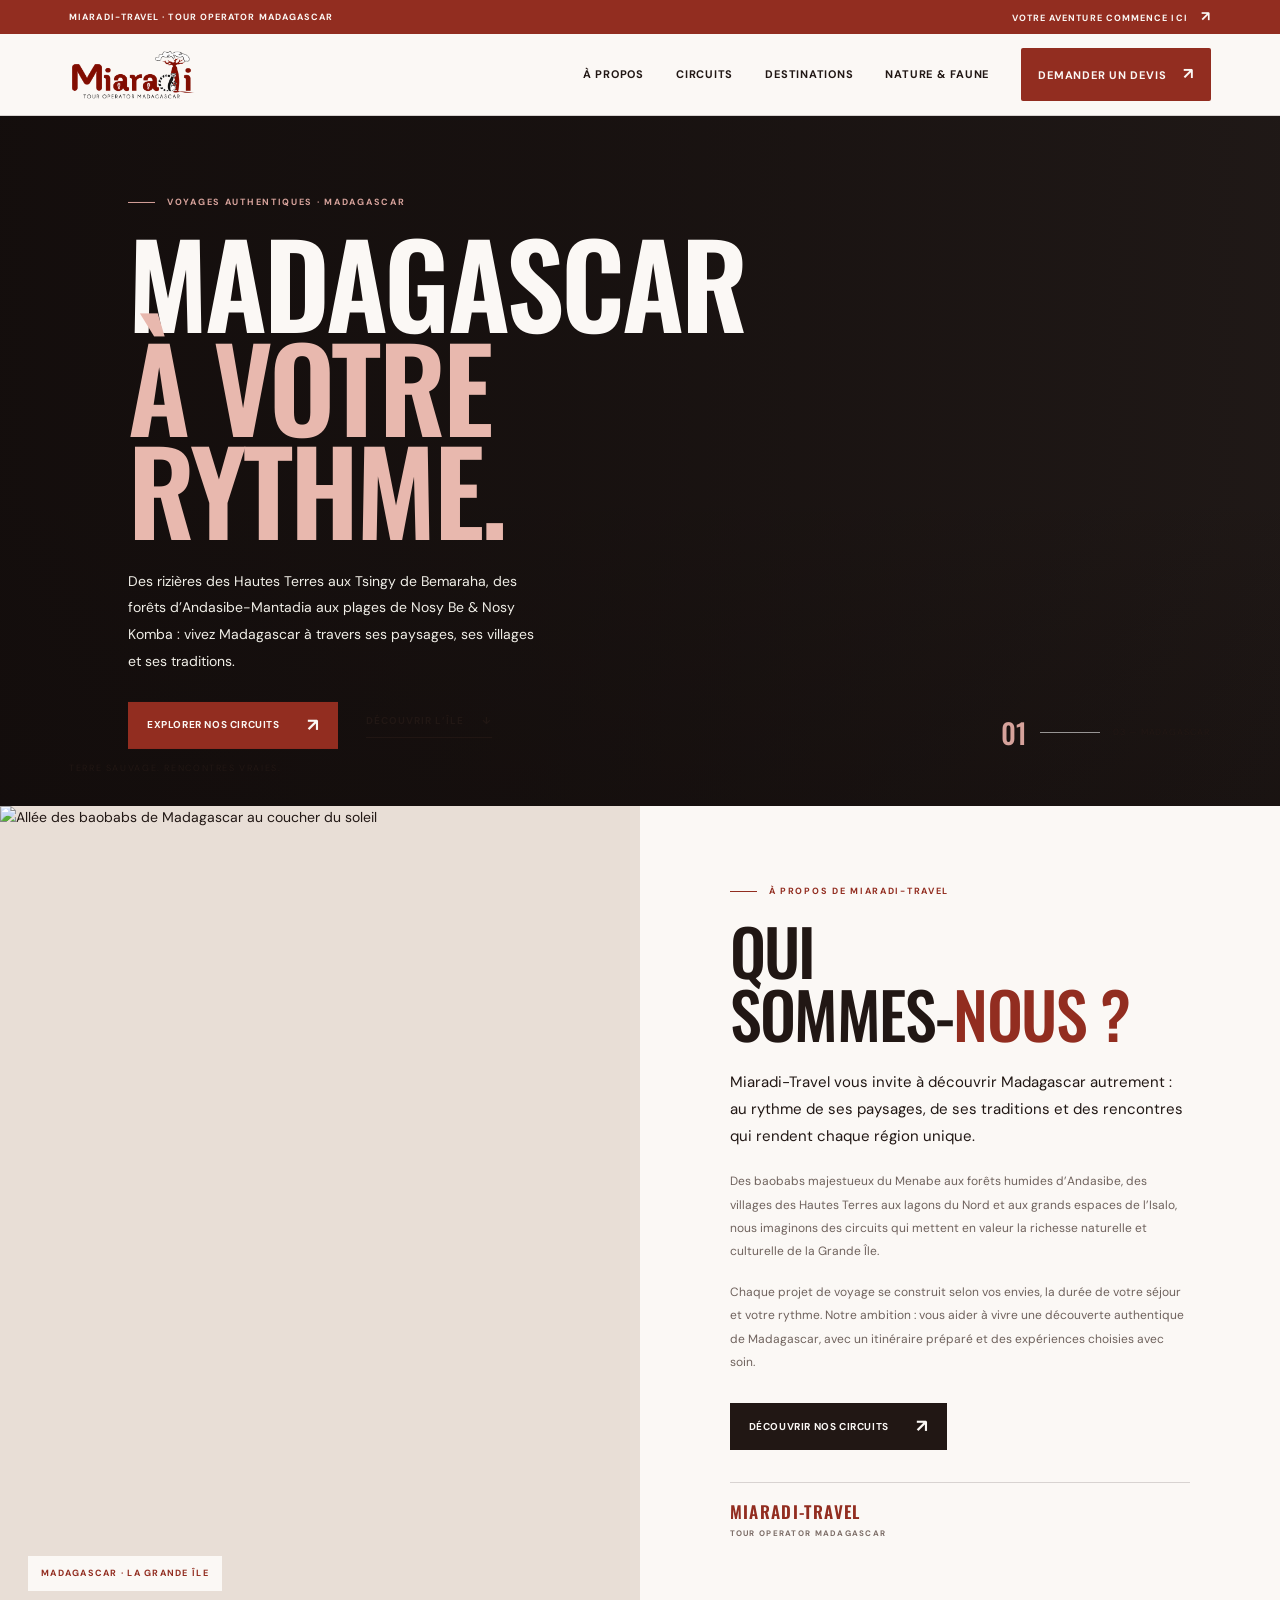
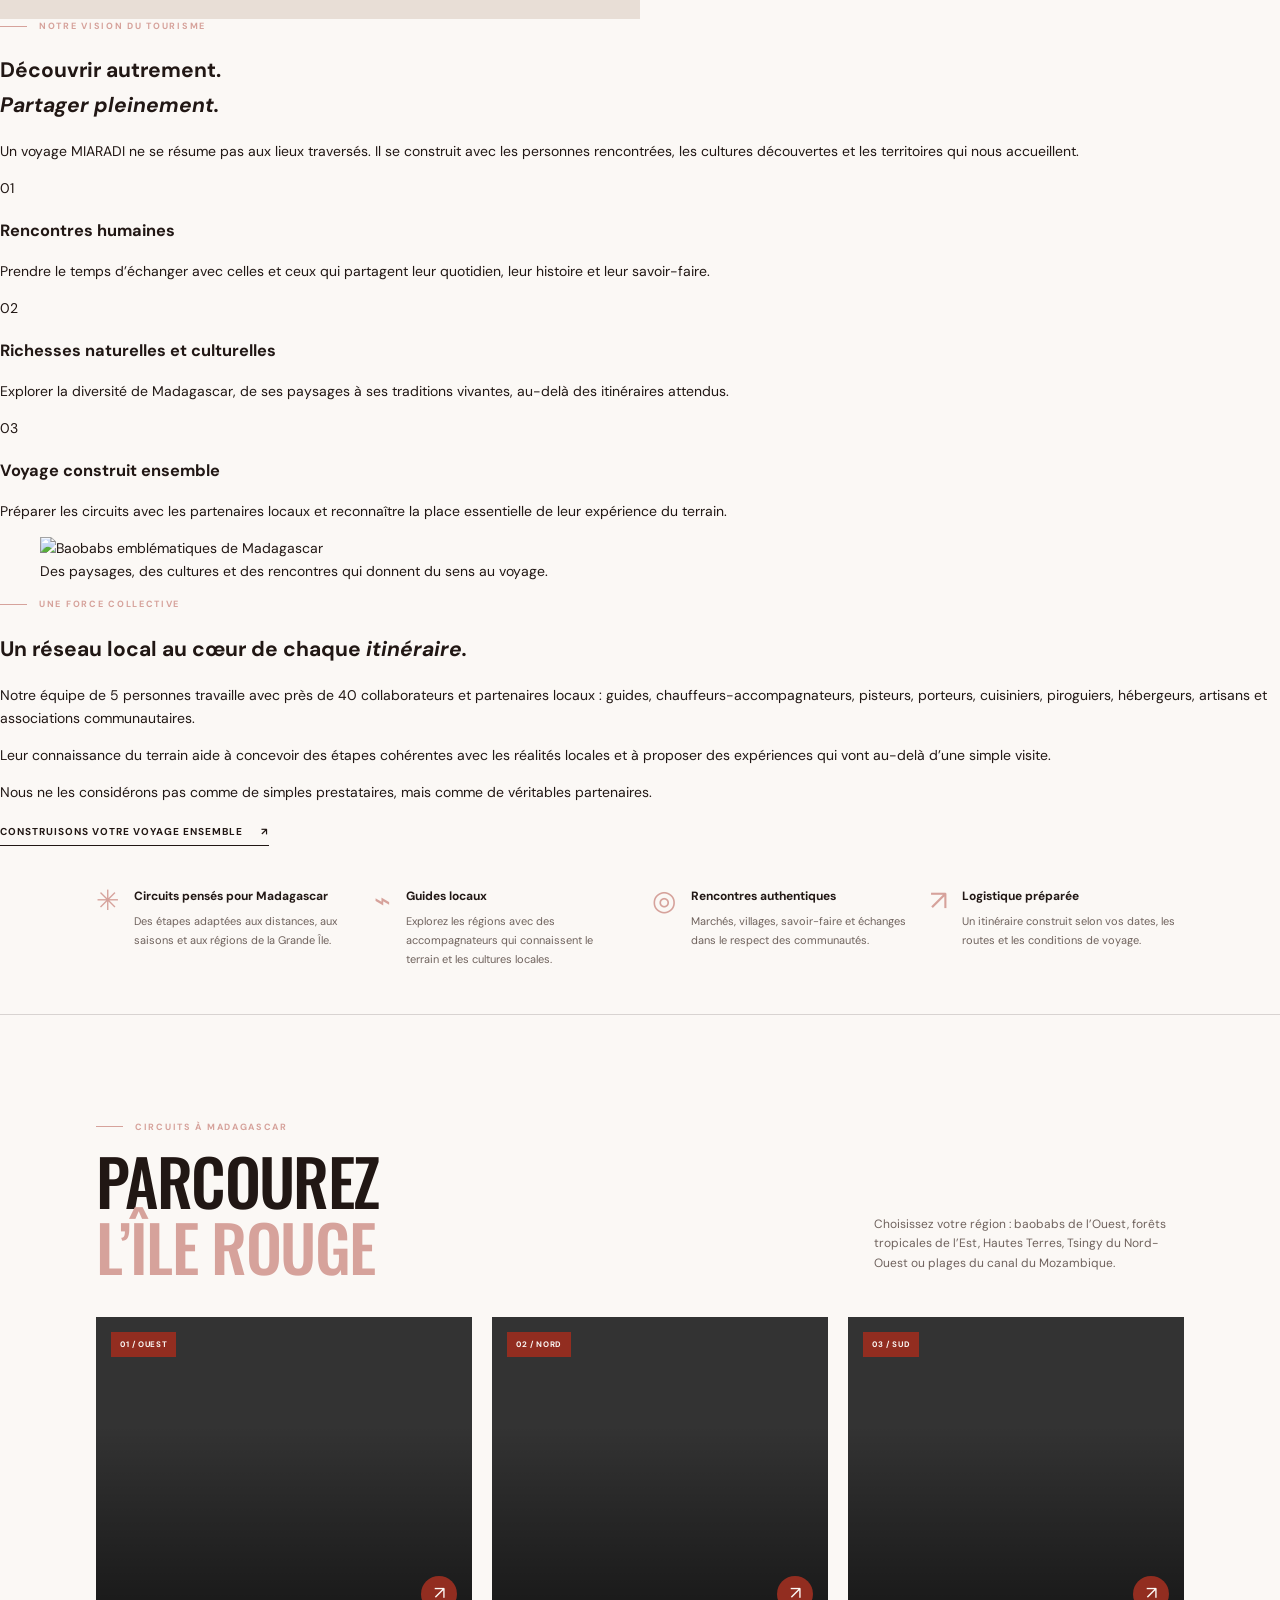
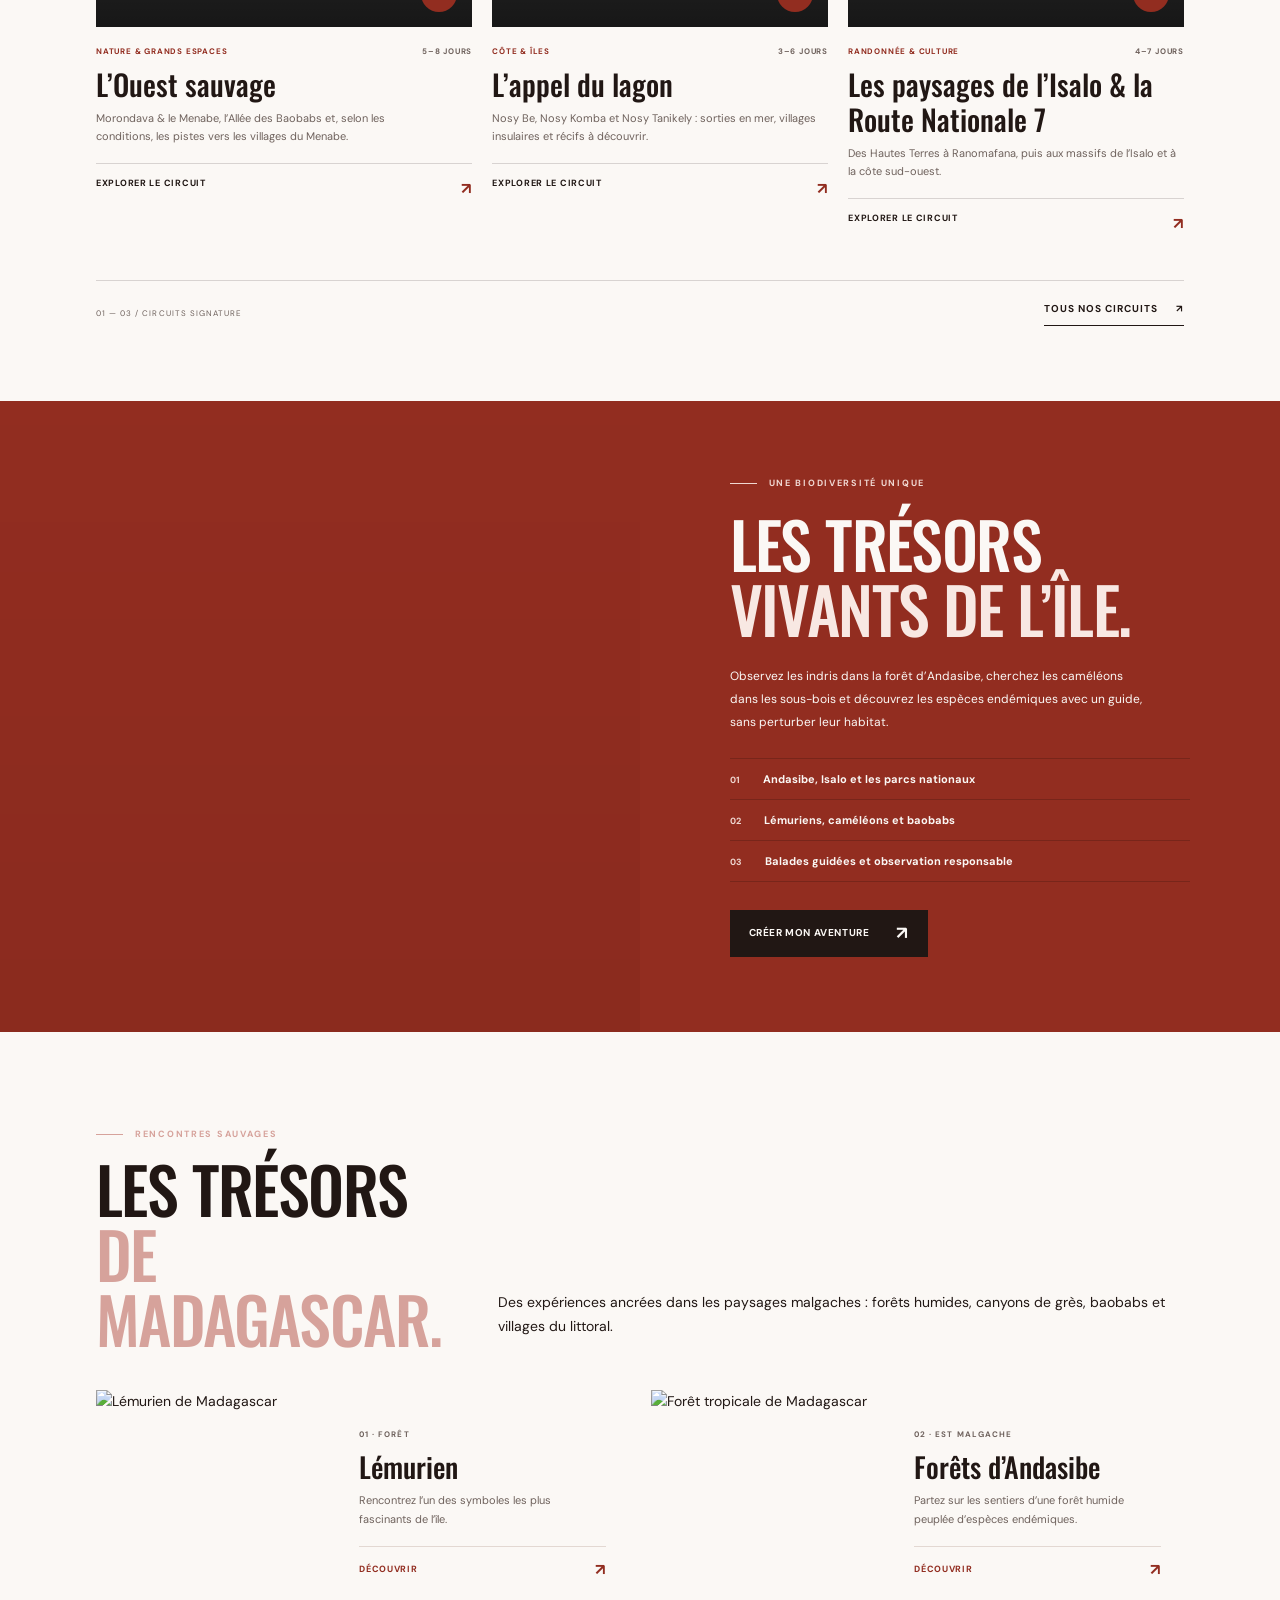
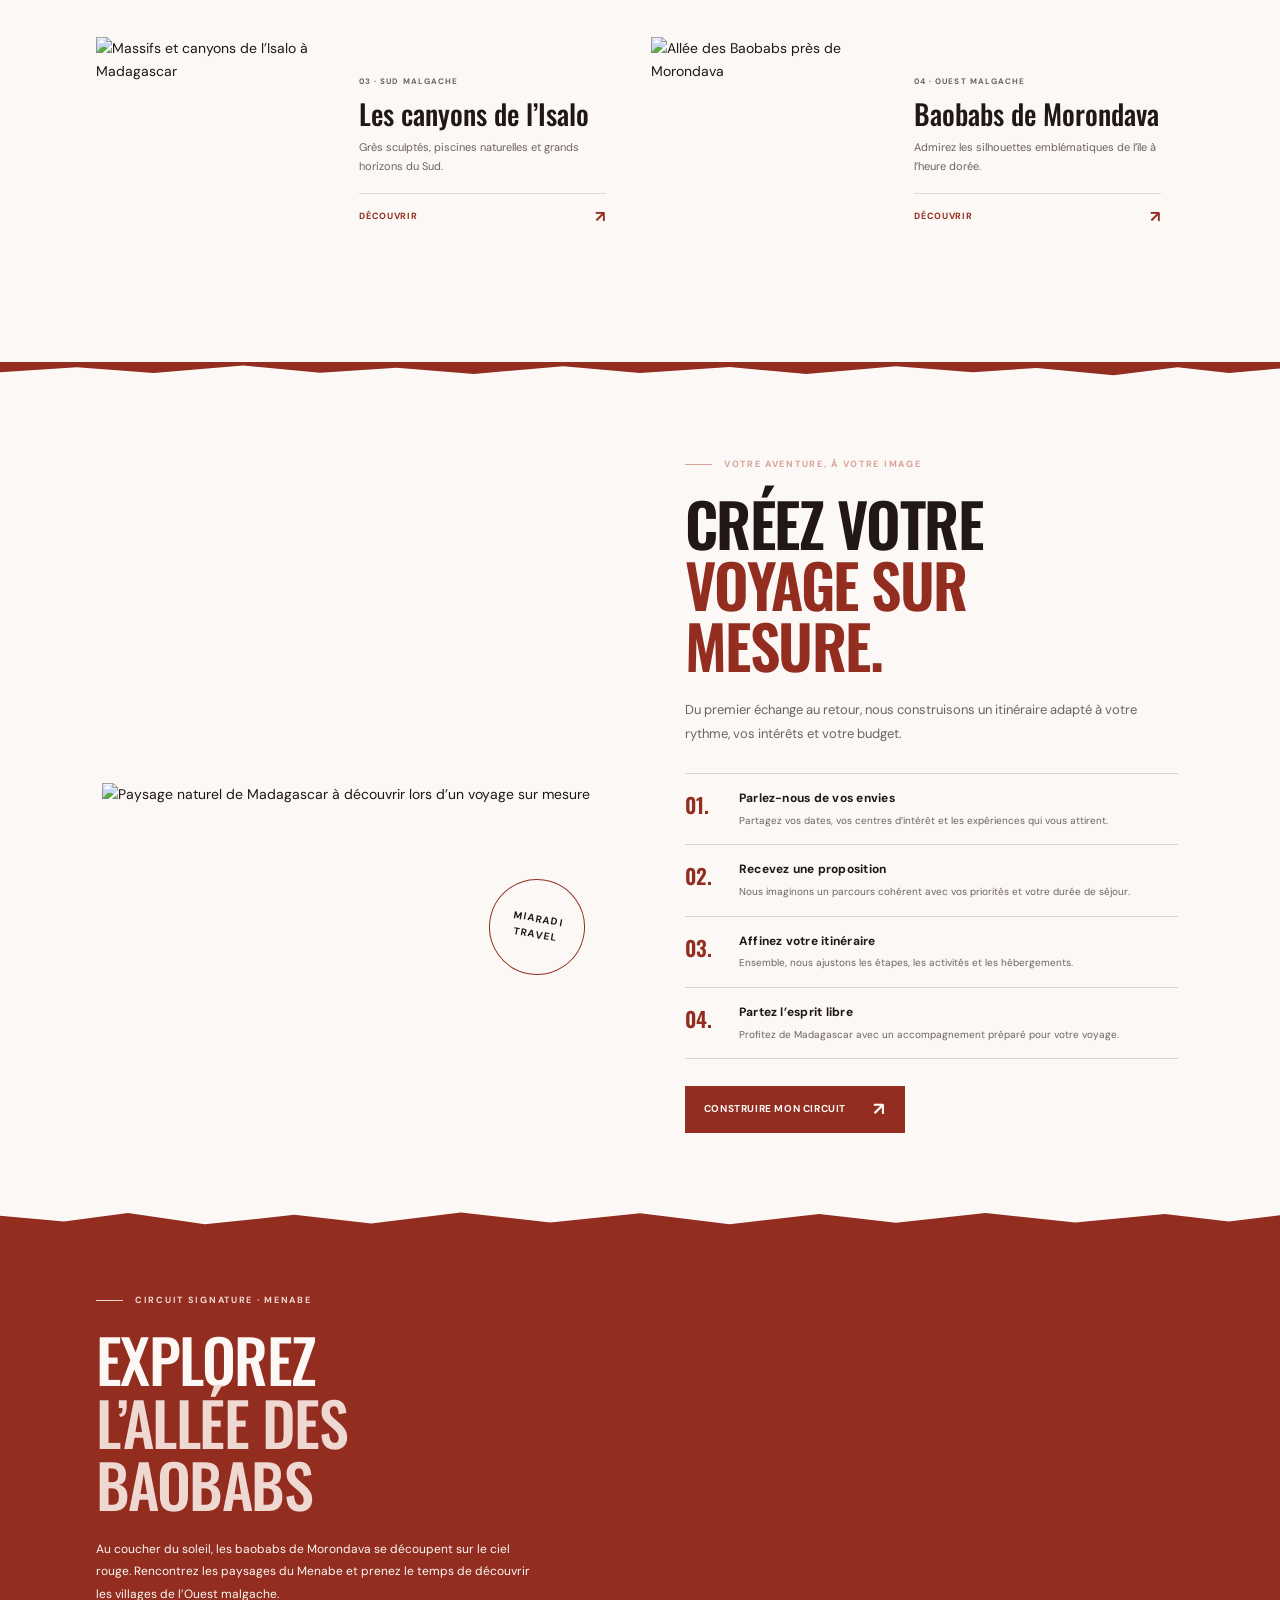
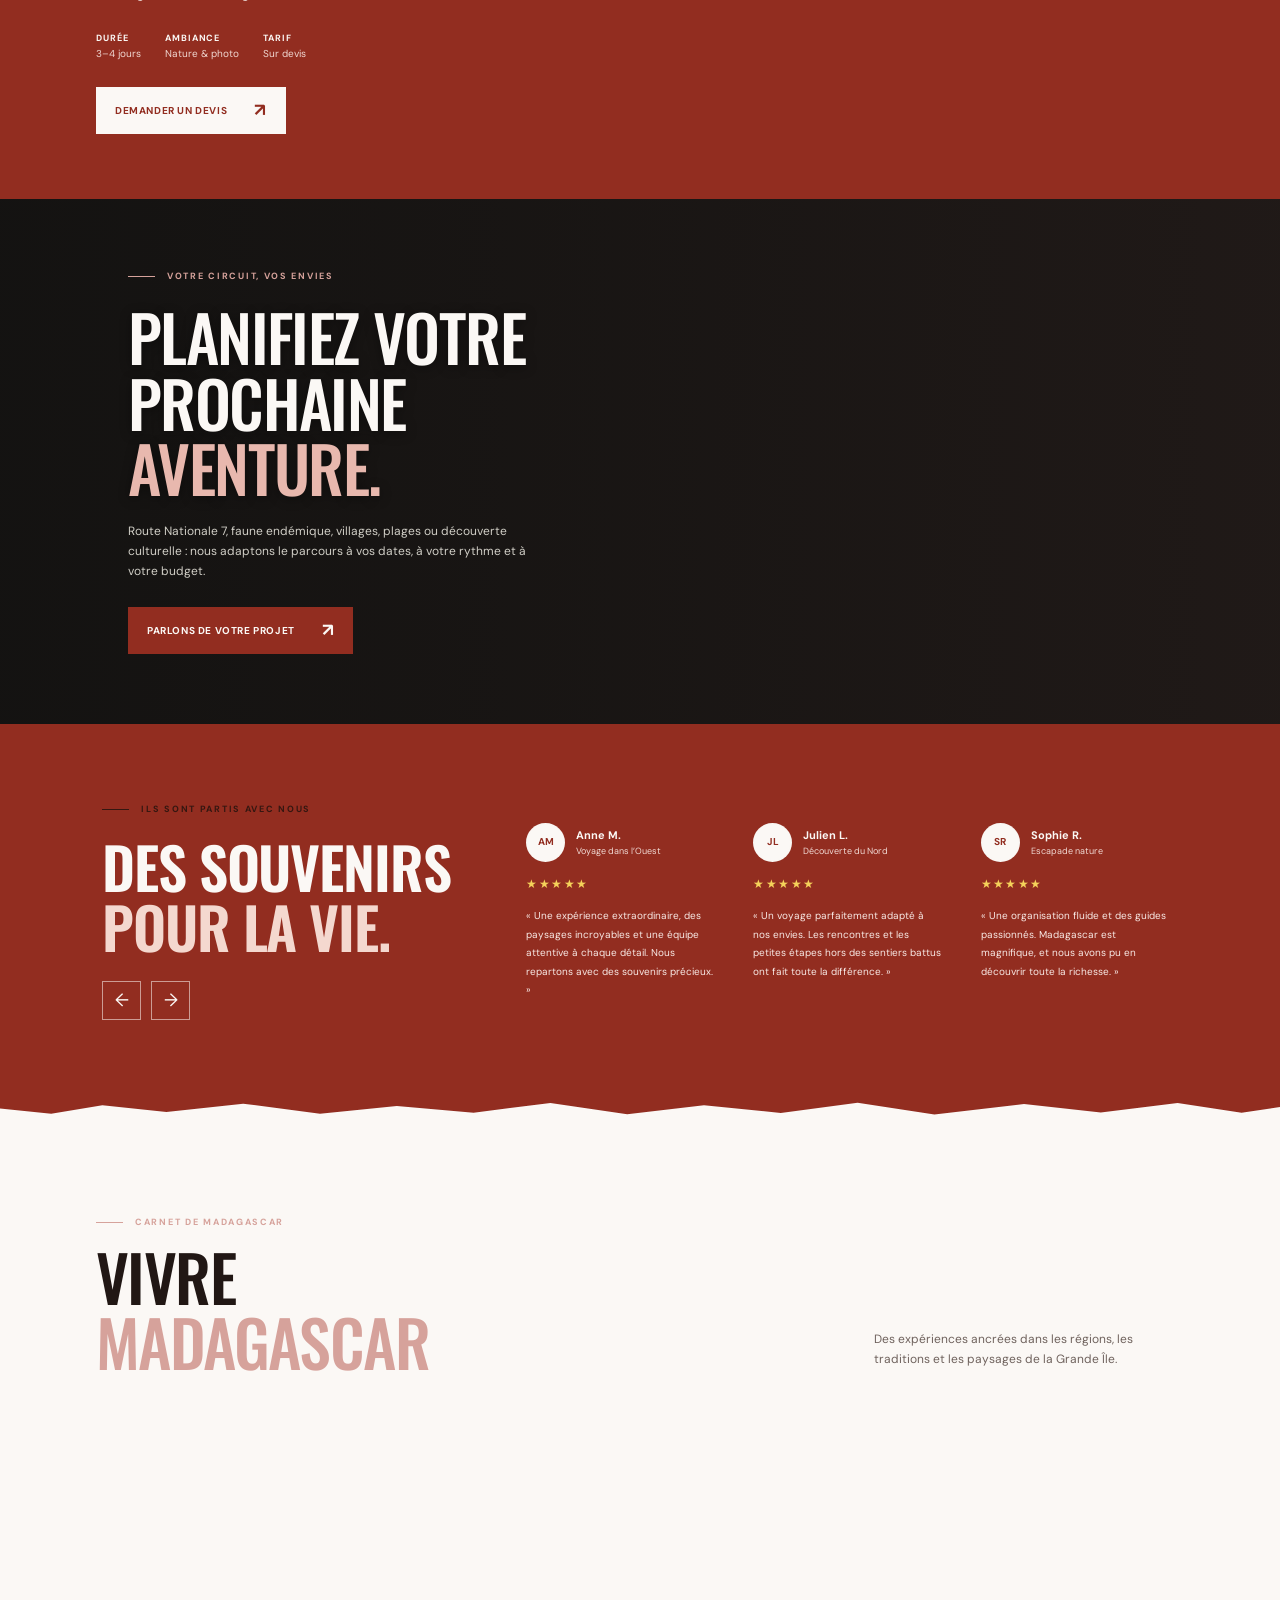
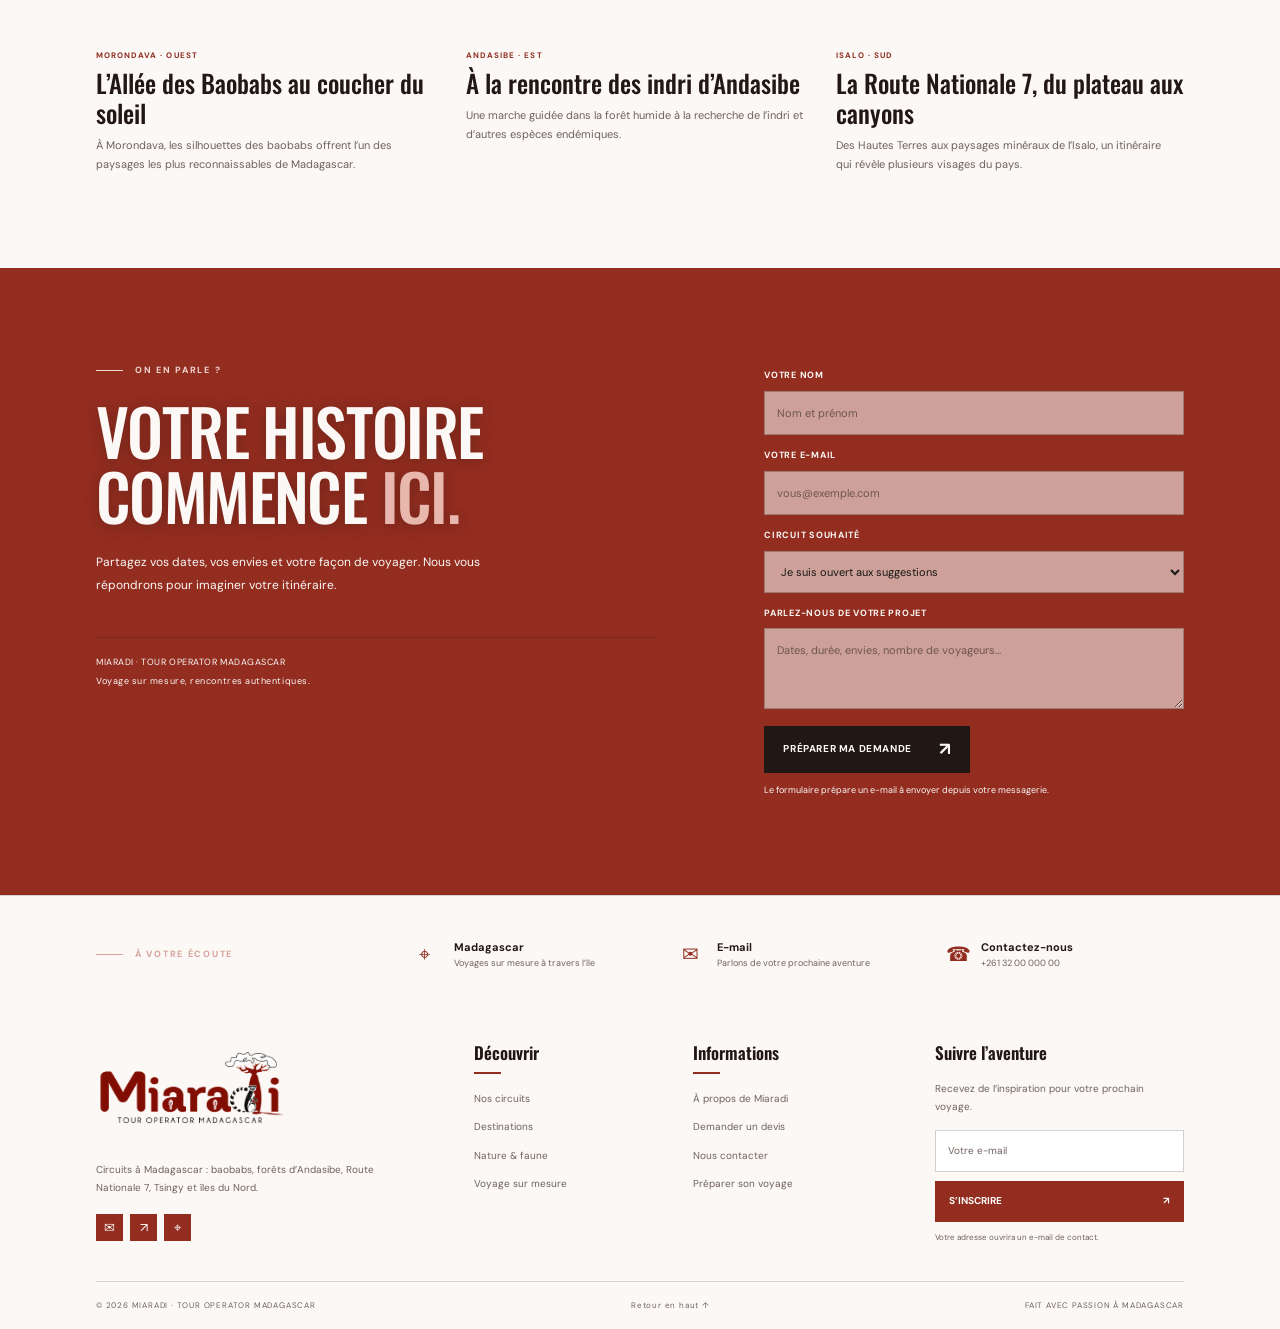
==== commit 6e8d6016: "Bring MIARADI philosophy and local partner sections to main site" ====
--- a/index.html
+++ b/index.html
@@ -61,6 +61,28 @@
                 <div class="about-signature"><span>MIARADI-TRAVEL</span><span>TOUR OPERATOR MADAGASCAR</span></div>
             </div>
         </section>
+
+        <section class="tourism-vision section-pad" id="tourism-vision" aria-labelledby="tourism-vision-title">
+          <div class="tourism-vision-inner">
+            <div class="tourism-vision-heading">
+              <p class="eyebrow"><span class="eyebrow-line"></span> NOTRE VISION DU TOURISME</p>
+              <h2 id="tourism-vision-title">Découvrir autrement.<br><em>Partager pleinement.</em></h2>
+              <p>Un voyage MIARADI ne se résume pas aux lieux traversés. Il se construit avec les personnes rencontrées, les cultures découvertes et les territoires qui nous accueillent.</p>
+            </div>
+            <div class="tourism-vision-pillars">
+              <article class="tourism-pillar"><span class="tourism-pillar-number">01</span><h3>Rencontres humaines</h3><p>Prendre le temps d’échanger avec celles et ceux qui partagent leur quotidien, leur histoire et leur savoir-faire.</p></article>
+              <article class="tourism-pillar"><span class="tourism-pillar-number">02</span><h3>Richesses naturelles et culturelles</h3><p>Explorer la diversité de Madagascar, de ses paysages à ses traditions vivantes, au-delà des itinéraires attendus.</p></article>
+              <article class="tourism-pillar"><span class="tourism-pillar-number">03</span><h3>Voyage construit ensemble</h3><p>Préparer les circuits avec les partenaires locaux et reconnaître la place essentielle de leur expérience du terrain.</p></article>
+            </div>
+            <figure class="tourism-vision-image"><img src="https://commons.wikimedia.org/wiki/Special:FilePath/Avenue_of_the_Baobabs.jpg?width=1600" alt="Baobabs emblématiques de Madagascar" loading="lazy"><figcaption>Des paysages, des cultures et des rencontres qui donnent du sens au voyage.</figcaption></figure>
+          </div>
+        </section>
+        <section class="local-network-proof section-pad" id="reseau-local" aria-labelledby="local-network-title">
+          <div class="local-network-layout">
+            <div><p class="eyebrow"><span class="eyebrow-line"></span> UNE FORCE COLLECTIVE</p><h2 id="local-network-title">Un réseau local au cœur de chaque <em>itinéraire.</em></h2></div>
+            <div><p>Notre équipe de 5 personnes travaille avec près de 40 collaborateurs et partenaires locaux : guides, chauffeurs-accompagnateurs, pisteurs, porteurs, cuisiniers, piroguiers, hébergeurs, artisans et associations communautaires.</p><p>Leur connaissance du terrain aide à concevoir des étapes cohérentes avec les réalités locales et à proposer des expériences qui vont au-delà d’une simple visite.</p><p class="local-network-emphasis">Nous ne les considérons pas comme de simples prestataires, mais comme de véritables partenaires.</p><a class="text-link" href="#contact">Construisons votre voyage ensemble <span>↗</span></a></div>
+          </div>
+        </section>
         <section class="benefits section-dark">
             <div class="benefit"><span class="benefit-icon">✳</span>
                 <div>
